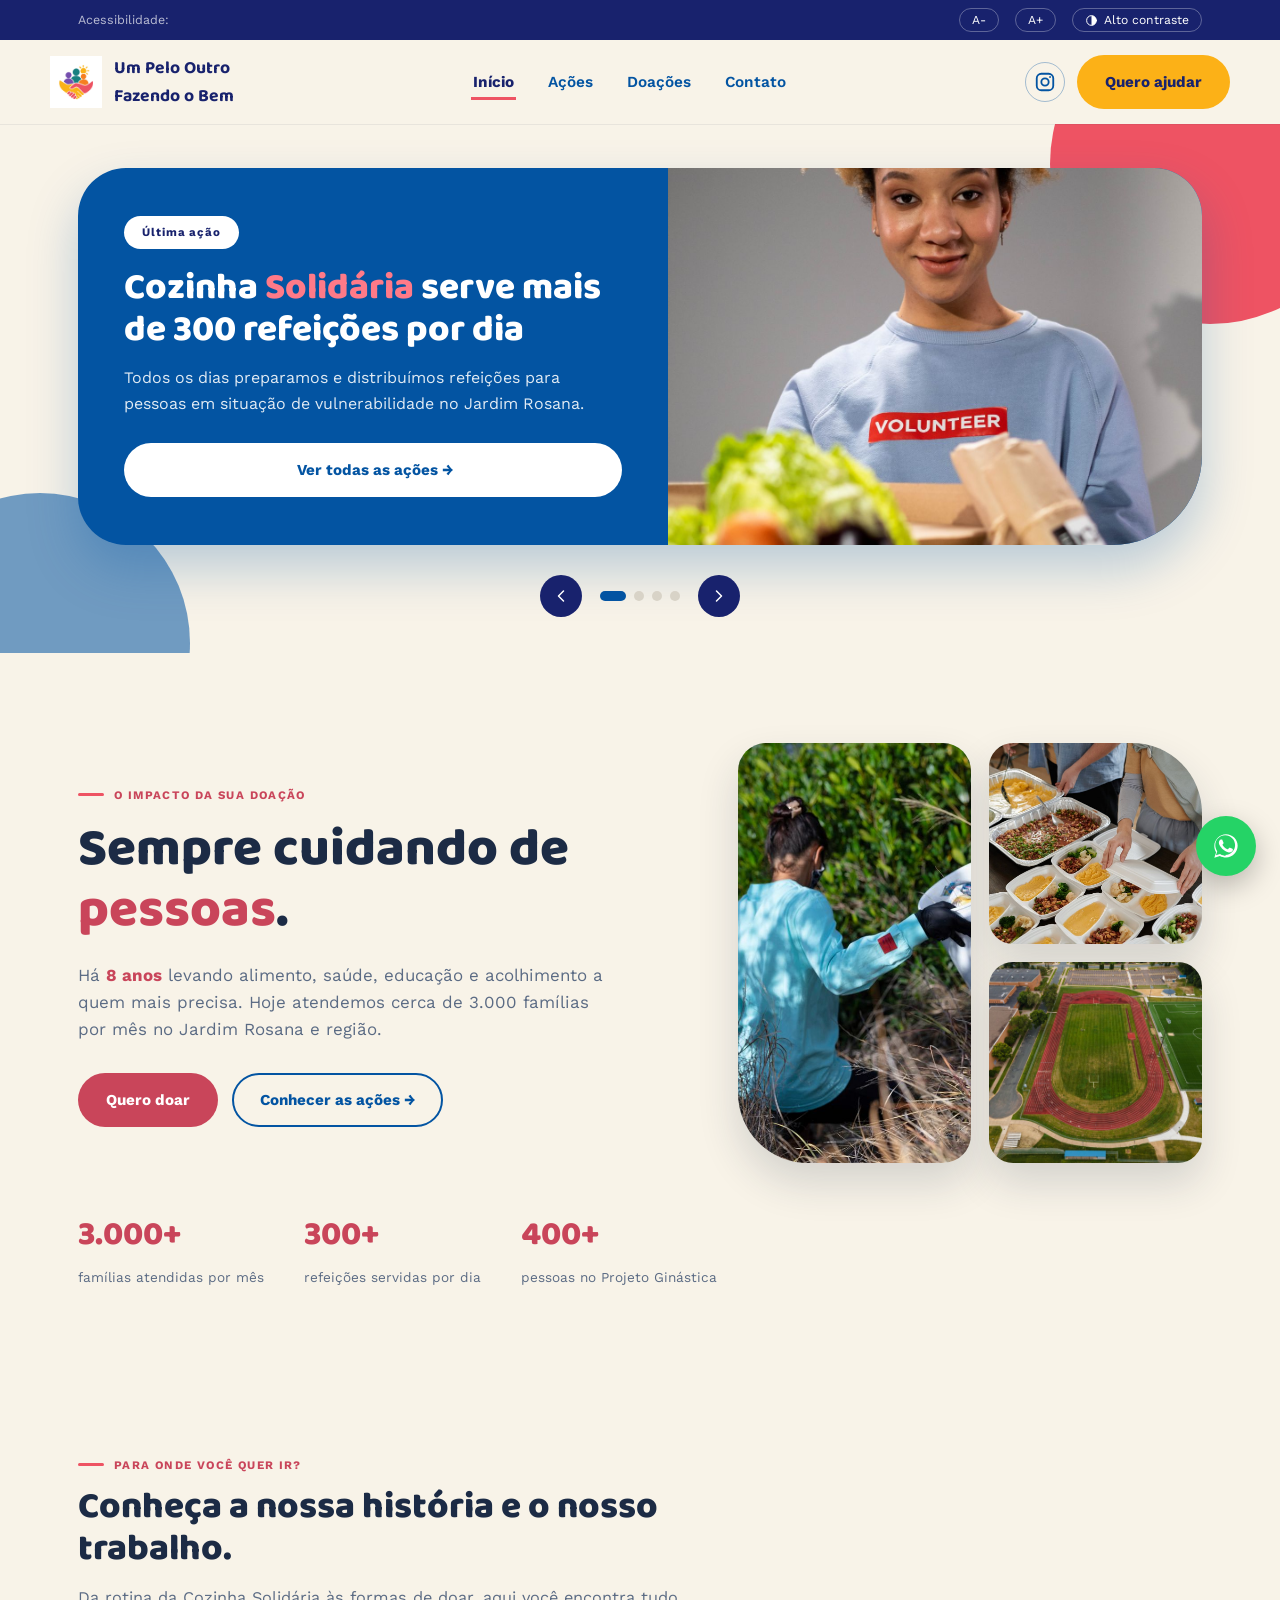
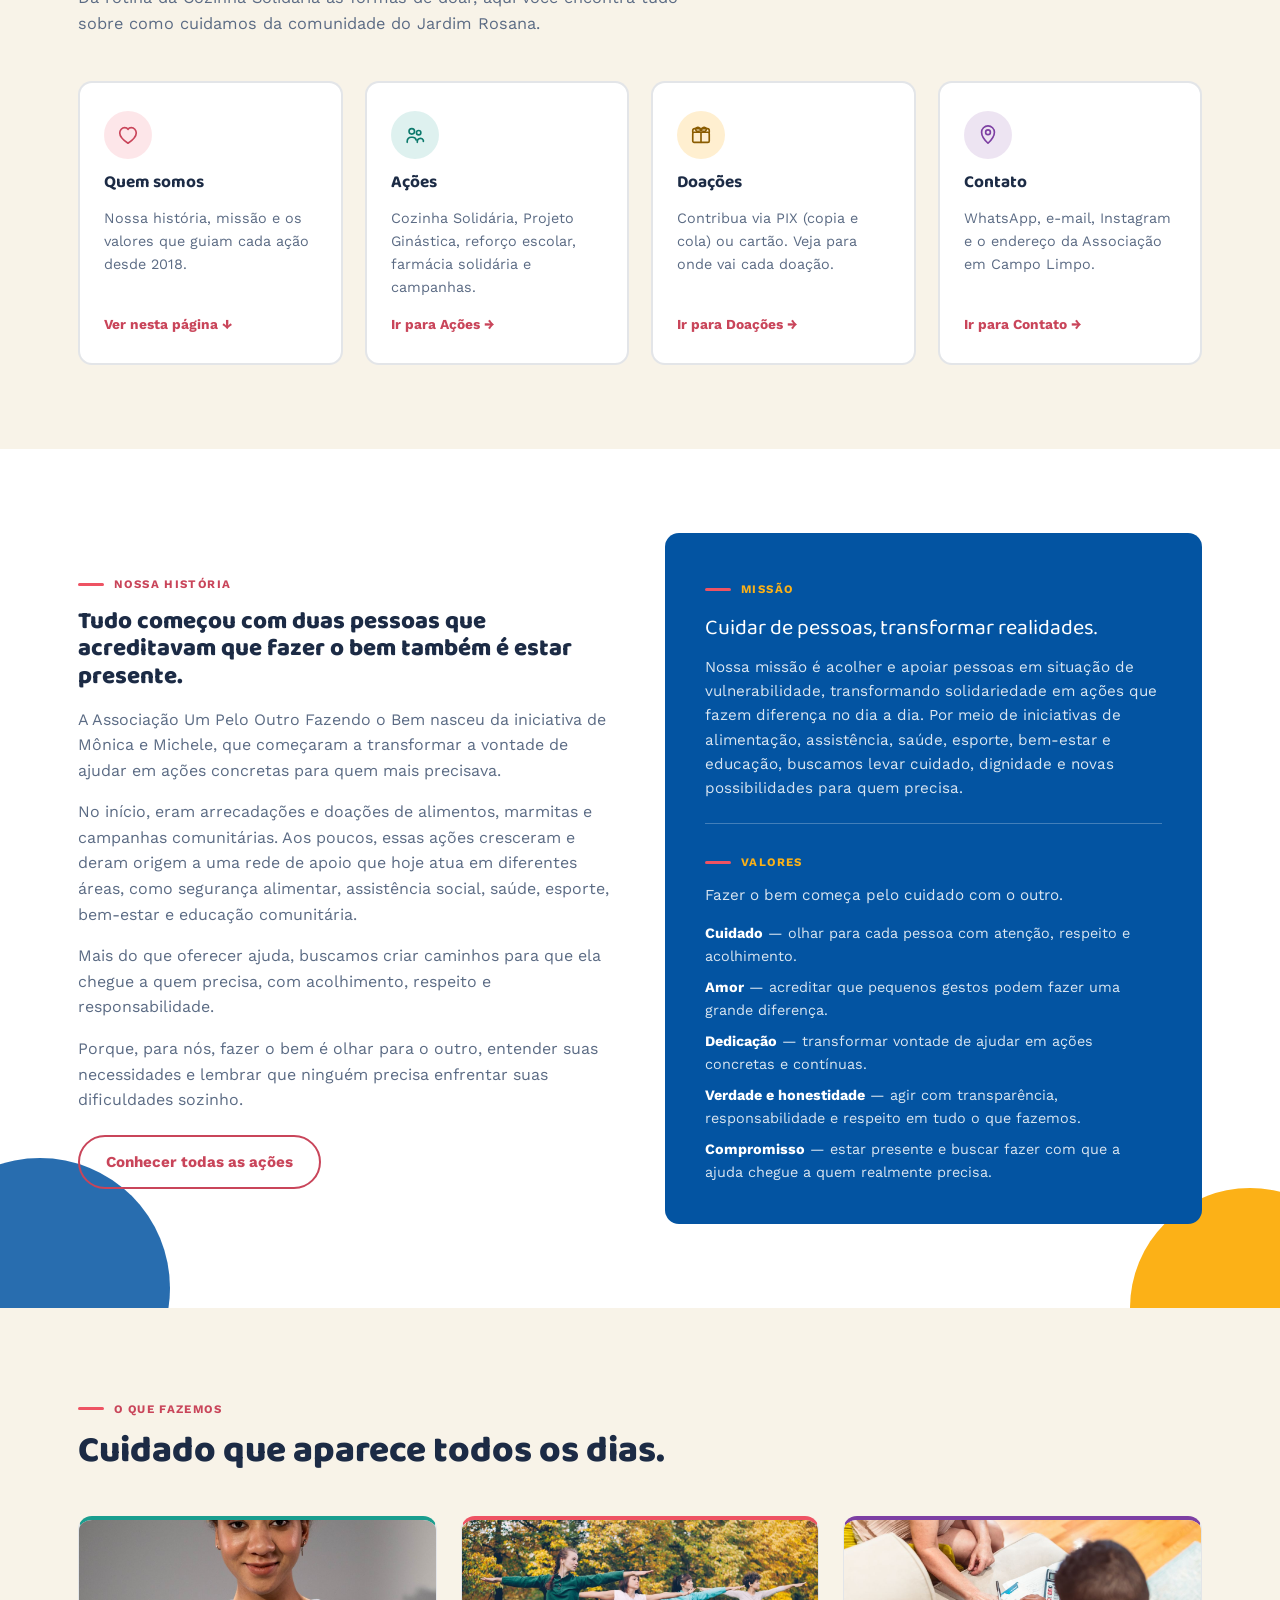
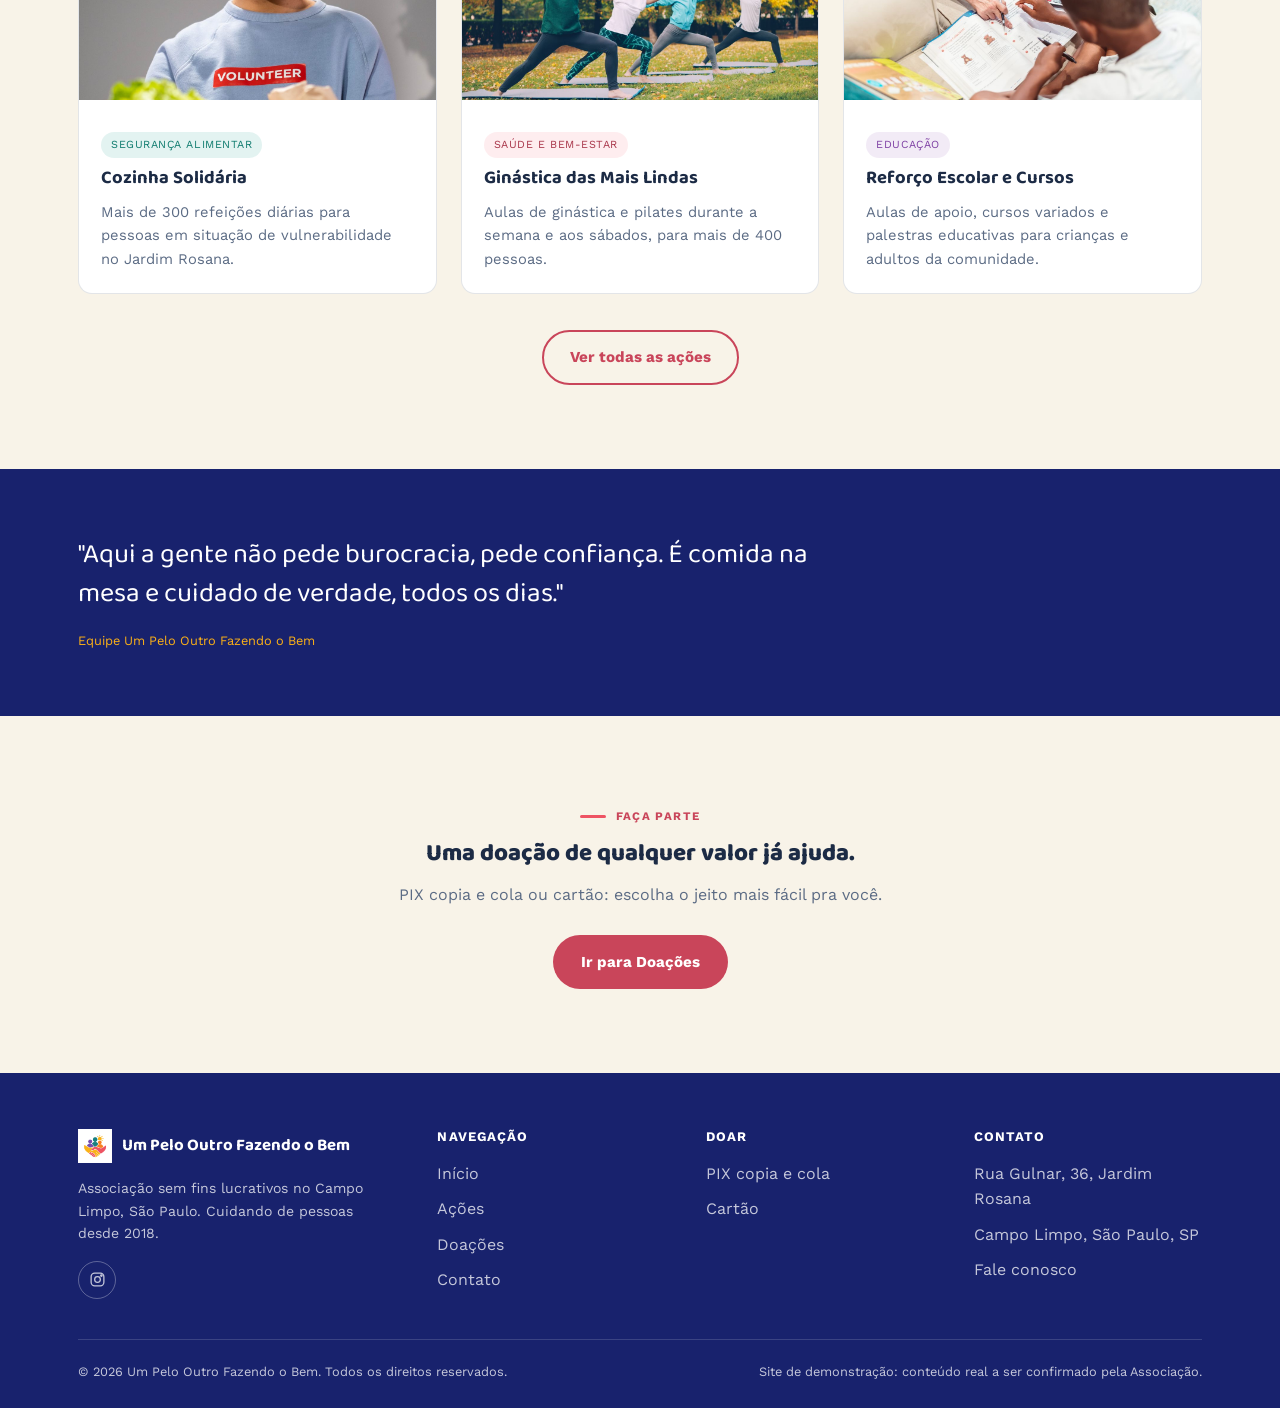
==== index.html @ 8c5c22fb "Adiciona fotos reais (banco de imagens Pexels, uso livre) no carrossel e nos cards; reestrutura a se" ====
<!DOCTYPE html>
<html lang="pt-BR">
<head>
<meta charset="UTF-8">
<meta name="viewport" content="width=device-width, initial-scale=1.0">
<title>Um Pelo Outro Fazendo o Bem · Associação em Campo Limpo, São Paulo</title>
<meta name="description" content="Associação Um Pelo Outro Fazendo o Bem: 8 anos cuidando de pessoas em situação de vulnerabilidade no Campo Limpo, São Paulo. Cozinha Solidária, Projeto Ginástica, reforço escolar e mais.">
<link rel="icon" href="assets/img/logo.png">
<link rel="preconnect" href="https://fonts.googleapis.com">
<link href="https://fonts.googleapis.com/css2?family=Baloo+2:wght@500;600;700;800&family=Work+Sans:wght@400;500;600;700&display=swap" rel="stylesheet">
<link rel="stylesheet" href="assets/css/style.css">
</head>
<body>

<a href="#conteudo" class="skip-link">Pular para o conteúdo</a>

<!-- ===== TELA DE CARREGAMENTO ===== -->
<div id="loader" aria-hidden="true">
  <div class="loader-mark">
    <div class="loader-ring"></div>
    <img src="assets/img/logo.png" alt="">
  </div>
  <p class="loader-text">Um Pelo Outro <strong>Fazendo o Bem</strong></p>
</div>

<!-- ===== BARRA DE ACESSIBILIDADE ===== -->
<div class="a11y-bar">
  <div class="container">
    <span style="margin-right:auto; opacity:.7;">Acessibilidade:</span>
    <button id="a11y-font-dec" aria-label="Diminuir tamanho da fonte">A-</button>
    <button id="a11y-font-inc" aria-label="Aumentar tamanho da fonte">A+</button>
    <button id="a11y-contrast" aria-label="Alternar alto contraste"><svg class="icon" viewBox="0 0 24 24" aria-hidden="true"><circle cx="12" cy="12" r="9"/><path d="M12 3a9 9 0 0 1 0 18Z" fill="currentColor" stroke="none"/></svg> Alto contraste</button>
  </div>
</div>

<!-- ===== HEADER ===== -->
<header class="site-header">
  <nav class="nav container" aria-label="Navegação principal">
    <a href="index.html" class="brand">
      <img src="assets/img/logo.png" alt="Logotipo Um Pelo Outro Fazendo o Bem">
      Um Pelo Outro<br>Fazendo o Bem
    </a>
    <ul class="nav-links">
      <li><a href="index.html" class="active" aria-current="page">Início</a></li>
      <li><a href="acoes.html">Ações</a></li>
      <li><a href="doacoes.html">Doações</a></li>
      <li><a href="contato.html">Contato</a></li>
    </ul>
    <div class="nav-actions">
      <a href="https://www.instagram.com/um_pelo_outro_fazendo_o_bem/" target="_blank" rel="noopener" class="btn-icon-instagram" aria-label="Instagram da Associação (nova aba)">
        <svg viewBox="0 0 24 24" fill="none" stroke="currentColor" stroke-width="2" width="22" height="22" aria-hidden="true"><rect x="3" y="3" width="18" height="18" rx="5"/><circle cx="12" cy="12" r="4"/><circle cx="17.5" cy="6.5" r="1" fill="currentColor" stroke="none"/></svg>
      </a>
      <a href="doacoes.html" class="btn btn-primary">Quero ajudar</a>
      <button class="nav-toggle" aria-label="Abrir menu" aria-expanded="false">
        <svg class="icon icon-menu-open" viewBox="0 0 24 24" aria-hidden="true"><path d="M4 7h16M4 12h16M4 17h16"/></svg>
        <svg class="icon icon-menu-close" viewBox="0 0 24 24" aria-hidden="true" style="display:none;"><path d="M5 5l14 14M19 5 5 19"/></svg>
      </button>
    </div>
  </nav>
</header>

<main id="conteudo">

<!-- ===== DESTAQUE DE ÚLTIMAS AÇÕES (carrossel) ===== -->
<section class="spotlight" aria-label="Últimas ações em destaque">
  <div class="container">
    <div class="spotlight-track" id="spotlight-track">

      <article class="spotlight-slide is-active" aria-hidden="false" role="group" aria-roledescription="slide" aria-label="Ação 1 de 4">
        <div class="spotlight-body">
          <span class="eyebrow">Última ação</span>
          <h2>Cozinha <span class="accent">Solidária</span> serve mais de 300 refeições por dia</h2>
          <p>Todos os dias preparamos e distribuímos refeições para pessoas em situação de vulnerabilidade no Jardim Rosana.</p>
          <a href="acoes.html" class="btn btn-primary">Ver todas as ações →</a>
        </div>
        <div class="spotlight-media">
          <img src="assets/img/fotos/cozinha-solidaria.jpg" alt="Voluntária da Cozinha Solidária com uma caixa de alimentos">
        </div>
      </article>

      <article class="spotlight-slide" aria-hidden="true" role="group" aria-roledescription="slide" aria-label="Ação 2 de 4">
        <div class="spotlight-body">
          <span class="eyebrow">Última ação</span>
          <h2>Ginástica das <span class="accent">Mais Lindas</span> segue com turmas cheias</h2>
          <p>Aulas de ginástica e pilates durante a semana e aos sábados reúnem mais de 400 pessoas.</p>
          <a href="acoes.html" class="btn btn-primary">Ver todas as ações →</a>
        </div>
        <div class="spotlight-media">
          <img src="assets/img/fotos/ginastica.jpg" alt="Turma do Projeto Ginástica das Mais Lindas em exercício ao ar livre">
        </div>
      </article>

      <article class="spotlight-slide" aria-hidden="true" role="group" aria-roledescription="slide" aria-label="Ação 3 de 4">
        <div class="spotlight-body">
          <span class="eyebrow">Última ação</span>
          <h2>Reforço <span class="accent">escolar</span> apoia crianças e jovens da comunidade</h2>
          <p>Aulas de apoio e cursos gratuitos ajudam estudantes a irem além na escola e na vida.</p>
          <a href="acoes.html" class="btn btn-primary">Ver todas as ações →</a>
        </div>
        <div class="spotlight-media">
          <img src="assets/img/fotos/reforco-escolar.jpg" alt="Aula de reforço escolar com apoio individual">
        </div>
      </article>

      <article class="spotlight-slide" aria-hidden="true" role="group" aria-roledescription="slide" aria-label="Ação 4 de 4">
        <div class="spotlight-body">
          <span class="eyebrow">Última ação</span>
          <h2>Farmácia <span class="accent">Solidária</span> amplia o acesso à saúde</h2>
          <p>Distribuição de medicamentos para famílias em situação de vulnerabilidade da região.</p>
          <a href="acoes.html" class="btn btn-primary">Ver todas as ações →</a>
        </div>
        <div class="spotlight-media">
          <img src="assets/img/fotos/farmacia-solidaria.jpg" alt="Voluntários organizando medicamentos para doação">
        </div>
      </article>

    </div>

    <div class="spotlight-controls">
      <button type="button" class="spotlight-arrow" id="spotlight-prev" aria-label="Ação anterior">
        <svg class="icon" viewBox="0 0 24 24" aria-hidden="true"><path d="M15 6l-6 6 6 6"/></svg>
      </button>
      <div class="spotlight-dots" id="spotlight-dots" role="tablist" aria-label="Selecionar ação em destaque">
        <button type="button" class="spotlight-dot is-active" data-index="0" role="tab" aria-selected="true" aria-label="Ação 1"></button>
        <button type="button" class="spotlight-dot" data-index="1" role="tab" aria-selected="false" aria-label="Ação 2"></button>
        <button type="button" class="spotlight-dot" data-index="2" role="tab" aria-selected="false" aria-label="Ação 3"></button>
        <button type="button" class="spotlight-dot" data-index="3" role="tab" aria-selected="false" aria-label="Ação 4"></button>
      </div>
      <button type="button" class="spotlight-arrow" id="spotlight-next" aria-label="Próxima ação">
        <svg class="icon" viewBox="0 0 24 24" aria-hidden="true"><path d="M9 6l6 6-6 6"/></svg>
      </button>
    </div>
  </div>
</section>

<!-- ===== HERO / IMPACTO ===== -->
<section class="hero">
  <div class="container hero-grid">
    <div>
      <span class="eyebrow">O impacto da sua doação</span>
      <h1>Sempre cuidando de <em>pessoas</em>.</h1>
      <p class="lead">Há <span class="highlight">8 anos</span> levando alimento, saúde, educação e acolhimento a quem mais precisa. Hoje atendemos cerca de 3.000 famílias por mês no Jardim Rosana e região.</p>
      <div class="hero-cta">
        <a href="doacoes.html" class="btn btn-primary">Quero doar</a>
        <a href="acoes.html" class="btn btn-outline-light">Conhecer as ações →</a>
      </div>
    </div>
    <div class="hero-photos reveal">
      <div class="hero-photo hero-photo-main"><img src="assets/img/fotos/impacto-1.jpg" alt="Voluntária durante ação de cuidado ambiental ao ar livre"></div>
      <div class="hero-photo-stack">
        <div class="hero-photo"><img src="assets/img/fotos/impacto-2.jpg" alt="Preparação de refeições para doação"></div>
        <div class="hero-photo"><img src="assets/img/fotos/impacto-3.jpg" alt="Vista aérea de um espaço comunitário"></div>
      </div>
    </div>
  </div>
  <div class="container hero-stats">
    <div class="hero-stat reveal"><span class="num">3.000+</span><span class="label">famílias atendidas por mês</span></div>
    <div class="hero-stat reveal"><span class="num">300+</span><span class="label">refeições servidas por dia</span></div>
    <div class="hero-stat reveal"><span class="num">400+</span><span class="label">pessoas no Projeto Ginástica</span></div>
  </div>
</section>

<!-- ===== MAPA DE NAVEGAÇÃO (HUB / NÓS) ===== -->
<section>
  <div class="container">
    <div class="section-head reveal">
      <span class="eyebrow">Para onde você quer ir?</span>
      <h2>Conheça a nossa história e o nosso trabalho.</h2>
      <p>Da rotina da Cozinha Solidária às formas de doar, aqui você encontra tudo sobre como cuidamos da comunidade do Jardim Rosana.</p>
    </div>

    <div class="node-map">
      <a href="#quem-somos" class="node-card reveal">
        <div class="node-icon icon-coral" aria-hidden="true"><svg class="icon" viewBox="0 0 24 24"><path d="M12 21c-4.2-2.8-9-6.6-9-11.2C3 6.6 5.4 4 8.4 4c1.6 0 3 .8 3.6 2 .6-1.2 2-2 3.6-2 3 0 5.4 2.6 5.4 5.8 0 4.6-4.8 8.4-9 11.2Z"/></svg></div>
        <h3>Quem somos</h3>
        <p>Nossa história, missão e os valores que guiam cada ação desde 2018.</p>
        <span class="node-link">Ver nesta página ↓</span>
      </a>
      <a href="acoes.html" class="node-card reveal">
        <div class="node-icon icon-teal" aria-hidden="true"><svg class="icon" viewBox="0 0 24 24"><circle cx="8.5" cy="8" r="3"/><circle cx="16" cy="9.5" r="2.4"/><path d="M3.5 20v-1.2A4.3 4.3 0 0 1 7.8 14.5h1.4a4.3 4.3 0 0 1 4.1 3"/><path d="M14.5 20v-.9a3.4 3.4 0 0 1 2.6-3.3c1.6-.4 3.4.5 4 2v1.2"/></svg></div>
        <h3>Ações</h3>
        <p>Cozinha Solidária, Projeto Ginástica, reforço escolar, farmácia solidária e campanhas.</p>
        <span class="node-link">Ir para Ações →</span>
      </a>
      <a href="doacoes.html" class="node-card reveal">
        <div class="node-icon icon-gold" aria-hidden="true"><svg class="icon" viewBox="0 0 24 24"><rect x="3" y="9" width="18" height="11" rx="1.5"/><path d="M3 9V7a2 2 0 0 1 2-2h14a2 2 0 0 1 2 2v2"/><path d="M12 9v11"/><path d="M12 7c-1-2.5-2.8-3.8-4.5-3.2C6 4.2 5.6 6 7 7.4c1 .9 3 .8 5-.4Z"/><path d="M12 7c1-2.5 2.8-3.8 4.5-3.2C18 4.2 18.4 6 17 7.4c-1 .9-3 .8-5-.4Z"/></svg></div>
        <h3>Doações</h3>
        <p>Contribua via PIX (copia e cola) ou cartão. Veja para onde vai cada doação.</p>
        <span class="node-link">Ir para Doações →</span>
      </a>
      <a href="contato.html" class="node-card reveal">
        <div class="node-icon icon-purple" aria-hidden="true"><svg class="icon" viewBox="0 0 24 24"><path d="M12 21s7-6.5 7-12a7 7 0 0 0-14 0c0 5.5 7 12 7 12Z"/><circle cx="12" cy="9" r="2.6"/></svg></div>
        <h3>Contato</h3>
        <p>WhatsApp, e-mail, Instagram e o endereço da Associação em Campo Limpo.</p>
        <span class="node-link">Ir para Contato →</span>
      </a>
    </div>
  </div>
</section>

<!-- ===== QUEM SOMOS (resumo, com âncora própria) ===== -->
<section id="quem-somos" class="section-alt">
  <div class="container" style="display:grid; grid-template-columns:1fr 1fr; gap:50px; align-items:center;">
    <div class="reveal">
      <span class="eyebrow">Nossa história</span>
      <h2 style="margin-top:14px;">Tudo começou com duas pessoas que acreditavam que fazer o bem também é estar presente.</h2>
      <p style="color:var(--ink-soft); margin-top:16px;">A Associação Um Pelo Outro Fazendo o Bem nasceu da iniciativa de Mônica e Michele, que começaram a transformar a vontade de ajudar em ações concretas para quem mais precisava.</p>
      <p style="color:var(--ink-soft); margin-top:16px;">No início, eram arrecadações e doações de alimentos, marmitas e campanhas comunitárias. Aos poucos, essas ações cresceram e deram origem a uma rede de apoio que hoje atua em diferentes áreas, como segurança alimentar, assistência social, saúde, esporte, bem-estar e educação comunitária.</p>
      <p style="color:var(--ink-soft); margin-top:16px;">Mais do que oferecer ajuda, buscamos criar caminhos para que ela chegue a quem precisa, com acolhimento, respeito e responsabilidade.</p>
      <p style="color:var(--ink-soft); margin-top:16px;">Porque, para nós, fazer o bem é olhar para o outro, entender suas necessidades e lembrar que ninguém precisa enfrentar suas dificuldades sozinho.</p>
      <a href="acoes.html" class="btn btn-outline" style="margin-top:22px;">Conhecer todas as ações</a>
    </div>
    <div class="reveal" style="background:var(--baltic); border-radius:var(--radius); padding:40px; color:#fff;">
      <span class="eyebrow" style="color:var(--gold);">Missão</span>
      <p style="font-family:var(--font-display); font-size:1.35rem; margin-top:14px; line-height:1.4;">Cuidar de pessoas, transformar realidades.</p>
      <p style="margin-top:12px; color:rgba(255,255,255,0.85); font-size:0.95rem;">Nossa missão é acolher e apoiar pessoas em situação de vulnerabilidade, transformando solidariedade em ações que fazem diferença no dia a dia. Por meio de iniciativas de alimentação, assistência, saúde, esporte, bem-estar e educação, buscamos levar cuidado, dignidade e novas possibilidades para quem precisa.</p>
      <hr style="border:none; border-top:1px solid rgba(255,255,255,0.25); margin:22px 0;">
      <span class="eyebrow" style="color:var(--gold);">Valores</span>
      <p style="margin-top:12px; color:rgba(255,255,255,0.85); font-size:0.95rem;">Fazer o bem começa pelo cuidado com o outro.</p>
      <ul style="margin-top:14px; color:rgba(255,255,255,0.85); font-size:0.9rem; display:flex; flex-direction:column; gap:8px;">
        <li><strong style="color:#fff;">Cuidado</strong> — olhar para cada pessoa com atenção, respeito e acolhimento.</li>
        <li><strong style="color:#fff;">Amor</strong> — acreditar que pequenos gestos podem fazer uma grande diferença.</li>
        <li><strong style="color:#fff;">Dedicação</strong> — transformar vontade de ajudar em ações concretas e contínuas.</li>
        <li><strong style="color:#fff;">Verdade e honestidade</strong> — agir com transparência, responsabilidade e respeito em tudo o que fazemos.</li>
        <li><strong style="color:#fff;">Compromisso</strong> — estar presente e buscar fazer com que a ajuda chegue a quem realmente precisa.</li>
      </ul>
    </div>
  </div>
</section>

<!-- ===== PRÉVIA DAS AÇÕES ===== -->
<section>
  <div class="container">
    <div class="section-head reveal">
      <span class="eyebrow">O que fazemos</span>
      <h2>Cuidado que aparece todos os dias.</h2>
    </div>
    <div class="project-grid">
      <div class="project-card reveal">
        <div class="project-media"><img src="assets/img/fotos/cozinha-solidaria.jpg" alt="Voluntária da Cozinha Solidária com uma caixa de alimentos"></div>
        <div class="project-body">
          <span class="project-tag tag-teal">Segurança alimentar</span>
          <h3>Cozinha Solidária</h3>
          <p>Mais de 300 refeições diárias para pessoas em situação de vulnerabilidade no Jardim Rosana.</p>
        </div>
      </div>
      <div class="project-card reveal">
        <div class="project-media"><img src="assets/img/fotos/ginastica.jpg" alt="Turma do Projeto Ginástica das Mais Lindas em exercício ao ar livre"></div>
        <div class="project-body">
          <span class="project-tag tag-coral">Saúde e bem-estar</span>
          <h3>Ginástica das Mais Lindas</h3>
          <p>Aulas de ginástica e pilates durante a semana e aos sábados, para mais de 400 pessoas.</p>
        </div>
      </div>
      <div class="project-card reveal">
        <div class="project-media"><img src="assets/img/fotos/reforco-escolar.jpg" alt="Aula de reforço escolar com apoio individual"></div>
        <div class="project-body">
          <span class="project-tag tag-purple">Educação</span>
          <h3>Reforço Escolar e Cursos</h3>
          <p>Aulas de apoio, cursos variados e palestras educativas para crianças e adultos da comunidade.</p>
        </div>
      </div>
    </div>
    <div style="text-align:center; margin-top:36px;">
      <a href="acoes.html" class="btn btn-outline">Ver todas as ações</a>
    </div>
  </div>
</section>

<!-- ===== CITAÇÃO ===== -->
<section class="quote-band">
  <div class="container">
    <blockquote class="reveal">
      "Aqui a gente não pede burocracia, pede confiança. É comida na mesa e cuidado de verdade, todos os dias."
      <cite>Equipe Um Pelo Outro Fazendo o Bem</cite>
    </blockquote>
  </div>
</section>

<!-- ===== CTA FINAL ===== -->
<section style="text-align:center;">
  <div class="container" style="max-width:640px;">
    <span class="eyebrow" style="justify-content:center">Faça parte</span>
    <h2 class="reveal" style="margin-top:14px;">Uma doação de qualquer valor já ajuda.</h2>
    <p style="color:var(--ink-soft); margin-top:14px;">PIX copia e cola ou cartão: escolha o jeito mais fácil pra você.</p>
    <div style="margin-top:28px;">
      <a href="doacoes.html" class="btn btn-primary">Ir para Doações</a>
    </div>
  </div>
</section>

</main>

<!-- ===== FOOTER ===== -->
<footer class="site-footer">
  <div class="container">
    <div class="footer-grid">
      <div>
        <div class="footer-brand"><img src="assets/img/logo.png" alt="">Um Pelo Outro Fazendo o Bem</div>
        <p style="max-width:34ch; font-size:0.88rem;">Associação sem fins lucrativos no Campo Limpo, São Paulo. Cuidando de pessoas desde 2018.</p>
        <div class="footer-social">
          <a href="https://www.instagram.com/um_pelo_outro_fazendo_o_bem/" target="_blank" rel="noopener" aria-label="Instagram"><svg class="icon" viewBox="0 0 24 24"><rect x="3" y="3" width="18" height="18" rx="5"/><circle cx="12" cy="12" r="4"/><circle cx="17.5" cy="6.5" r="1"/></svg></a>
        </div>
      </div>
      <div><h4>Navegação</h4><ul><li><a href="index.html">Início</a></li><li><a href="acoes.html">Ações</a></li><li><a href="doacoes.html">Doações</a></li><li><a href="contato.html">Contato</a></li></ul></div>
      <div><h4>Doar</h4><ul><li><a href="doacoes.html">PIX copia e cola</a></li><li><a href="doacoes.html">Cartão</a></li></ul></div>
      <div><h4>Contato</h4><ul><li>Rua Gulnar, 36, Jardim Rosana</li><li>Campo Limpo, São Paulo, SP</li><li><a href="contato.html">Fale conosco</a></li></ul></div>
    </div>
    <div class="footer-bottom">
      <span>© 2026 Um Pelo Outro Fazendo o Bem. Todos os direitos reservados.</span>
      <span>Site de demonstração: conteúdo real a ser confirmado pela Associação.</span>
    </div>
  </div>
</footer>

<!-- ===== BOTÃO FLUTUANTE DE WHATSAPP ===== -->
<a class="whatsapp-float" href="https://wa.me/5511999999999?text=Ol%C3%A1!%20Vim%20pelo%20site%20e%20gostaria%20de%20saber%20mais." target="_blank" rel="noopener" aria-label="Falar no WhatsApp (abre nova aba)">
  <svg viewBox="0 0 24 24" fill="currentColor" aria-hidden="true"><path d="M17.5 14.4c-.3-.1-1.7-.8-2-.9-.3-.1-.5-.1-.7.1-.2.3-.8.9-1 1.1-.2.2-.3.2-.6.1-.3-.1-1.3-.5-2.4-1.5-.9-.8-1.5-1.8-1.7-2.1-.2-.3 0-.5.1-.6.1-.1.3-.3.4-.5.1-.1.2-.3.3-.4.1-.2 0-.3 0-.5 0-.1-.7-1.6-.9-2.2-.2-.5-.5-.5-.7-.5h-.6c-.2 0-.5.1-.8.4-.3.3-1 1-1 2.4s1 2.8 1.2 3c.1.2 2.1 3.2 5 4.4.7.3 1.3.5 1.7.6.7.2 1.4.2 1.9.1.6-.1 1.7-.7 2-1.4.2-.6.2-1.2.2-1.3-.1-.1-.3-.2-.5-.3z"/><path d="M12 2C6.5 2 2 6.5 2 12c0 1.9.5 3.7 1.5 5.3L2 22l4.8-1.5c1.5.8 3.3 1.3 5.2 1.3 5.5 0 10-4.5 10-10S17.5 2 12 2zm0 18.3c-1.7 0-3.4-.5-4.8-1.3l-.3-.2-3.5 1.1 1.1-3.4-.2-.3c-1-1.5-1.5-3.2-1.5-5 0-4.7 3.8-8.5 8.5-8.5s8.5 3.8 8.5 8.5-3.8 8.6-8.5 8.6z"/></svg>
</a>

<script src="assets/js/main.js"></script>
</body>
</html>
---- assets/css/style.css ----
/* =========================================================
   UM PELO OUTRO FAZENDO O BEM — sistema de design v3
   Baseado no mockup "Início" (Canva): header creme, cartão
   azul royal com cantos bem arredondados no carrossel,
   botão de destaque dourado, CTA coral, formas orgânicas
   decorativas (blobs) nos cantos das seções.
   ========================================================= */

:root {
  /* --- paleta principal (extraída do mockup) --- */
  --cream: #f8f3e8;
  --cream-deep: #f1e9d8;
  --coral: #ee5363;
  --coral-action: #c9455a;   /* fundo de botão com texto branco — AA */
  --coral-dark: #a83549;
  --coral-light: #ff7a88;
  --navy: #0354a2;           /* azul royal vibrante do cartão/menu */
  --navy-deep: #18226d;      /* azul-tinta mais escuro — rodapé, setas do carrossel */
  --gold: #fcb117;
  --gold-dark: #d99600;
  --teal: #1a9e8f;
  --teal-deep: #0d7a6d;
  --purple: #7d3fa3;
  --orange: #f07a2e;

  /* --- neutros --- */
  --white: #ffffff;
  --black: #14110c;
  --ink: #1c2b45;
  --ink-soft: #5b6b84;
  --surface: var(--cream);
  --surface-alt: #ffffff;
  --border: rgba(28,43,69,0.12);
  --danger: #b3261e;
  --success-bg: #e7f2ea;
  --success-border: #2f8f52;

  /* --- aliases para compatibilidade com estilos inline existentes --- */
  --baltic: var(--navy);
  --baltic-light: var(--coral-light);
  --baltic-dark: var(--navy-deep);
  --porcelain: var(--surface);

  /* --- tipografia --- */
  --font-display: "Baloo 2", "Nunito", "Segoe UI", sans-serif;
  --font-body: "Work Sans", "Segoe UI", sans-serif;

  /* --- layout --- */
  --max-width: 1180px;
  --radius: 14px;
  --radius-sm: 8px;
  --radius-lg: 40px;
  --font-scale: 1;
}

/* ---------- reset ---------- */
* { box-sizing: border-box; margin: 0; padding: 0; }
html { scroll-behavior: smooth; font-size: calc(100% * var(--font-scale)); }
body { font-family: var(--font-body); color: var(--ink); background: var(--cream); line-height: 1.6; -webkit-font-smoothing: antialiased; }
img { max-width: 100%; display: block; }
a { color: inherit; text-decoration: none; }
ul { list-style: none; }
button { font-family: inherit; cursor: pointer; }
h1, h2 { font-family: var(--font-display); font-weight: 800; line-height: 1.15; color: var(--ink); }
h3, h4 { font-family: var(--font-display); font-weight: 700; line-height: 1.15; color: var(--ink); }
.container { max-width: var(--max-width); margin: 0 auto; padding: 0 28px; position: relative; z-index: 1; }

/* --- eyebrow --- */
.eyebrow {
  font-family: var(--font-body);
  font-size: 0.72rem;
  font-weight: 700;
  letter-spacing: 0.12em;
  text-transform: uppercase;
  color: var(--coral-action);
  display: inline-flex;
  align-items: center;
  gap: 10px;
}
.eyebrow::before { content: ""; width: 26px; height: 3px; border-radius: 2px; background: var(--coral); display: inline-block; }
.hero .eyebrow,
.spotlight-body .eyebrow,
.quote-band .eyebrow,
.section-dark .eyebrow,
.page-hero .eyebrow { color: var(--gold); }
.hero .eyebrow::before,
.quote-band .eyebrow::before,
.section-dark .eyebrow::before,
.page-hero .eyebrow::before { background: var(--gold); }

/* --- acessibilidade --- */
.skip-link { position: absolute; left: -999px; top: 0; background: var(--navy-deep); color: var(--white); padding: 12px 20px; z-index: 999; border-radius: 0 0 8px 0; font-weight: 600; }
.skip-link:focus { left: 0; }
a:focus-visible, button:focus-visible, input:focus-visible,
textarea:focus-visible, select:focus-visible, summary:focus-visible, [tabindex]:focus-visible {
  outline: 3px solid var(--gold); outline-offset: 2px;
}

/* --- ícones --- */
.icon { width: 20px; height: 20px; flex-shrink: 0; fill: none; stroke: currentColor; stroke-width: 1.8; stroke-linecap: round; stroke-linejoin: round; }
.node-icon .icon { width: 22px; height: 22px; }
.fill-badge .icon, .demo-badge .icon { width: 14px; height: 14px; }
.a11y-bar button .icon { width: 13px; height: 13px; }
.nav-toggle .icon { width: 22px; height: 22px; }
.pix-copy-btn .icon { width: 15px; height: 15px; }
.footer-social .icon { width: 17px; height: 17px; }
.spotlight-arrow .icon { width: 20px; height: 20px; }
.donation-list .icon { width: 17px; height: 17px; color: var(--gold); }
.donation-list li { display: flex; align-items: center; gap: 10px; }

/* --- botões --- */
.btn {
  display: inline-flex; align-items: center; justify-content: center; gap: 8px;
  padding: 13px 26px; border-radius: 999px; font-weight: 700; font-size: 0.95rem;
  font-family: var(--font-body);
  border: 2px solid transparent;
  transition: transform 0.15s ease, box-shadow 0.15s ease, background 0.15s ease;
}
.btn:active { transform: translateY(1px); }

/* botão primário global — coral */
.btn-primary { background: var(--coral-action); color: var(--white); }
.btn-primary:hover { background: var(--coral-dark); box-shadow: 0 8px 20px rgba(201,69,90,0.35); }

/* botão primário dentro do header — dourado com texto escuro, como no mockup */
.site-header .btn-primary,
.nav .btn-primary {
  background: var(--gold);
  color: var(--navy-deep);
  box-shadow: none;
}
.site-header .btn-primary:hover,
.nav .btn-primary:hover {
  background: var(--gold-dark);
  box-shadow: 0 4px 16px rgba(252,177,23,0.45);
}

.btn-dark { background: var(--navy-deep); color: var(--white); }
.btn-dark:hover { background: var(--navy); }

.btn-outline { background: transparent; border-color: var(--coral-action); color: var(--coral-action); }
.btn-outline:hover { background: var(--coral-action); color: var(--white); }

.btn-outline-light { background: transparent; border-color: rgba(255,255,255,0.6); color: var(--white); }
.btn-outline-light:hover { border-color: var(--white); background: rgba(255,255,255,0.15); }

.btn-block { width: 100%; }

/* botão branco (usado no cartão do carrossel, estilo "Saiba mais") */
.btn-white { background: var(--white); color: var(--navy); }
.btn-white:hover { background: var(--cream); box-shadow: 0 8px 18px rgba(0,0,0,0.18); }

/* botão ícone do Instagram no header */
.btn-icon-instagram {
  display: flex; align-items: center; justify-content: center;
  width: 40px; height: 40px; border-radius: 50%;
  border: 1.5px solid rgba(3,84,162,0.35);
  color: var(--navy);
  transition: background 0.15s, border-color 0.15s, color 0.15s;
  flex-shrink: 0;
}
.btn-icon-instagram:hover { background: rgba(3,84,162,0.08); border-color: var(--navy); }
.hero .btn-icon-instagram,
.section-dark .btn-icon-instagram { border-color: rgba(255,255,255,0.6); color: var(--white); }

/* --- loader --- */
#loader {
  position: fixed; inset: 0; z-index: 9999;
  background: var(--navy-deep);
  display: flex; flex-direction: column; align-items: center; justify-content: center; gap: 22px;
  transition: opacity 0.5s ease, visibility 0.5s ease;
}
#loader.hidden { opacity: 0; visibility: hidden; pointer-events: none; }
.loader-mark { width: 92px; height: 92px; border-radius: 50%; display: flex; align-items: center; justify-content: center; background: var(--white); position: relative; overflow: hidden; }
.loader-mark img { width: 56px; height: 56px; object-fit: contain; }
.loader-ring { position: absolute; inset: -10px; border-radius: 50%; border: 3px solid rgba(252,177,23,0.25); border-top-color: var(--gold); animation: spin 0.9s linear infinite; }
@keyframes spin { to { transform: rotate(360deg); } }
.loader-text { font-family: var(--font-body); font-size: 0.78rem; letter-spacing: 0.1em; text-transform: uppercase; color: rgba(255,255,255,0.75); }
.loader-text strong { color: var(--gold); }
@media (prefers-reduced-motion: reduce) { .loader-ring { animation: none; border-top-color: rgba(252,177,23,0.6); } }

/* --- barra de acessibilidade --- */
.a11y-bar { background: var(--navy-deep); color: var(--white); font-size: 0.78rem; }
.a11y-bar .container { display: flex; align-items: center; justify-content: flex-end; gap: 16px; padding-top: 8px; padding-bottom: 8px; }
.a11y-bar button { background: transparent; border: 1px solid rgba(255,255,255,0.3); color: var(--white); border-radius: 999px; padding: 4px 12px; font-size: 0.76rem; display: inline-flex; align-items: center; gap: 6px; }
.a11y-bar button:hover { border-color: var(--gold); color: var(--gold); }

/* --- HEADER (creme, como no mockup) --- */
.site-header {
  position: sticky; top: 0; z-index: 60;
  background: var(--cream);
  box-shadow: 0 1px 0 rgba(28,43,69,0.07);
}
.nav { display: flex; align-items: center; justify-content: space-between; padding: 14px 0; }
.brand { display: flex; align-items: center; gap: 12px; color: var(--navy-deep); font-family: var(--font-display); font-size: 1.1rem; font-weight: 700; }
.brand img { width: 52px; height: 52px; object-fit: contain; }

.nav-links { display: flex; gap: 30px; align-items: center; }
.nav-links a { color: var(--navy); font-size: 0.96rem; font-weight: 600; padding: 6px 2px; border-bottom: 3px solid transparent; transition: color 0.15s, border-color 0.15s; }
.nav-links a:hover { color: var(--navy-deep); border-bottom-color: rgba(238,83,99,0.4); }
.nav-links a.active { color: var(--navy-deep); border-bottom-color: var(--coral); font-weight: 700; }

.nav-actions { display: flex; align-items: center; gap: 12px; }
.nav-toggle { display: none; background: none; border: none; color: var(--navy); font-size: 1.6rem; }

@media (max-width: 900px) {
  .nav-links {
    position: absolute; top: 100%; left: 0; right: 0;
    background: var(--cream);
    border-top: 1px solid var(--border);
    flex-direction: column; align-items: flex-start;
    padding: 20px 28px; gap: 16px; display: none;
  }
  .nav-links.open { display: flex; }
  .nav-toggle { display: block; }
  .nav-actions .btn-outline { display: none; }
}

/* --- SPOTLIGHT (carrossel) — cartão azul royal bem arredondado sobre fundo creme --- */
.spotlight {
  background: var(--cream);
  padding: 44px 0 36px;
  position: relative;
  overflow: hidden;
}
.spotlight::before {
  content: "";
  position: absolute; right: -90px; top: -120px;
  width: 320px; height: 320px; border-radius: 50%;
  background: var(--coral);
  z-index: 0;
}
.spotlight::after {
  content: "";
  position: absolute; left: -110px; bottom: -140px;
  width: 300px; height: 300px; border-radius: 50%;
  background: var(--navy);
  opacity: 0.55;
  z-index: 0;
}
.spotlight-track { position: relative; z-index: 1; }
.spotlight-slide {
  display: none; grid-template-columns: 1.05fr 0.95fr; gap: 0; align-items: stretch;
  background: var(--navy);
  border-radius: 48px 48px 90px 48px;
  overflow: hidden;
  box-shadow: 0 24px 50px rgba(3,84,162,0.25);
}
.spotlight-slide.is-active { display: grid; }

.spotlight-body { padding: 48px 46px; color: var(--white); position: relative; display: flex; flex-direction: column; justify-content: center; }
.spotlight-body .eyebrow {
  display: inline-flex; align-items: center; gap: 8px;
  background: var(--white);
  color: var(--navy-deep);
  padding: 7px 18px; border-radius: 999px;
  font-size: 0.72rem; letter-spacing: 0.08em; text-transform: none;
  font-weight: 700;
  margin-bottom: 18px;
  width: fit-content;
}
.spotlight-body .eyebrow::before { display: none; }

.spotlight-body h2 { color: var(--white); font-size: clamp(1.6rem, 3vw, 2.3rem); margin: 0 0 14px; }
.spotlight-body p { color: rgba(255,255,255,0.88); max-width: 46ch; margin-bottom: 26px; font-size: 1rem; }
.spotlight-body .accent { color: var(--coral-light); }
.spotlight-body .btn-white,
.spotlight-body .btn-primary { background: var(--white); color: var(--navy); padding: 13px 22px 13px 26px; }
.spotlight-body .btn-white:hover,
.spotlight-body .btn-primary:hover { background: var(--cream); color: var(--navy-deep); box-shadow: 0 8px 18px rgba(0,0,0,0.18); }

.spotlight-media {
  position: relative;
  min-height: 280px;
  background: rgba(255,255,255,0.08);
  display: flex; flex-direction: column; align-items: center; justify-content: center; gap: 10px; color: var(--white);
  overflow: hidden;
}
.spotlight-media img { width: 100%; height: 100%; object-fit: cover; object-position: center 22%; position: absolute; inset: 0; }

.spotlight-controls { display: flex; align-items: center; justify-content: center; gap: 18px; margin-top: 30px; position: relative; z-index: 1; }
.spotlight-arrow { width: 42px; height: 42px; border-radius: 50%; border: none; background: var(--navy-deep); color: var(--white); display: flex; align-items: center; justify-content: center; flex-shrink: 0; transition: background 0.15s, transform 0.15s; }
.spotlight-arrow:hover { background: var(--navy); transform: translateY(-1px); }
.spotlight-dots { display: flex; gap: 8px; }
.spotlight-dot { width: 10px; height: 10px; border-radius: 50%; background: #d8d3c7; border: none; padding: 0; transition: width 0.2s ease, background 0.2s ease; }
.spotlight-dot.is-active { background: var(--navy); width: 26px; border-radius: 999px; }

@media (max-width: 860px) {
  .spotlight-slide { grid-template-columns: 1fr; border-radius: 28px; }
  .spotlight-body { padding: 36px 28px; }
  .spotlight-media { min-height: 200px; order: -1; }
  .spotlight { padding: 32px 0 26px; }
}

/* --- HERO / IMPACTO — fundo creme claro, como a 2ª seção do mockup --- */
.hero {
  background: var(--cream);
  color: var(--ink);
  padding: 90px 0 76px;
  position: relative;
  overflow: hidden;
}
.hero-grid { display: grid; grid-template-columns: 1.05fr 0.8fr; gap: 50px; align-items: center; position: relative; }
.hero h1 { color: var(--ink); font-size: clamp(2.2rem, 4.4vw, 3.3rem); margin: 16px 0 20px; }
.hero h1 em { font-style: normal; color: var(--coral-action); }
.hero p.lead { color: var(--ink-soft); font-size: 1.06rem; max-width: 48ch; margin-bottom: 30px; }
.hero .lead .highlight { color: var(--coral-action); font-weight: 700; }
.hero .eyebrow { color: var(--coral-action); }
.hero .eyebrow::before { background: var(--coral); }
.hero-cta { display: flex; gap: 14px; flex-wrap: wrap; }
.hero-cta .btn-outline-light { background: transparent; border-color: var(--navy); color: var(--navy); }
.hero-cta .btn-outline-light:hover { border-color: var(--navy-deep); background: rgba(3,84,162,0.08); color: var(--navy-deep); }
/* colagem de fotos do lado direito da seção de impacto */
.hero-photos { display: grid; grid-template-columns: 1.1fr 1fr; gap: 18px; height: 420px; }
.hero-photo { border-radius: var(--radius-lg); overflow: hidden; box-shadow: 0 20px 40px rgba(28,43,69,0.16); }
.hero-photo img { width: 100%; height: 100%; object-fit: cover; }
.hero-photo-main { height: 100%; border-radius: 28px 28px 28px 70px; }
.hero-photo-stack { display: flex; flex-direction: column; gap: 18px; height: 100%; }
.hero-photo-stack .hero-photo { flex: 1; border-radius: 24px; }
.hero-photo-stack .hero-photo:first-child { border-radius: 24px 70px 24px 24px; }

/* tira de estatísticas abaixo da colagem */
.hero-stats { display: flex; gap: 40px; margin-top: 46px; flex-wrap: wrap; }
.hero-stat { display: flex; flex-direction: column; gap: 4px; }
.hero-stat .num { font-family: var(--font-display); font-size: 2.1rem; font-weight: 800; color: var(--coral-action); }
.hero-stat .label { font-size: 0.85rem; color: var(--ink-soft); }
@media (max-width: 860px) {
  .hero-grid { grid-template-columns: 1fr; }
  .hero { padding: 60px 0 48px; }
  .hero-photos { height: 320px; margin-top: 8px; }
  .hero-stats { gap: 28px; margin-top: 34px; }
}

/* --- SEÇÕES --- */
section { padding: 84px 0; position: relative; }
.section-head { max-width: 640px; margin-bottom: 44px; }
.section-head h2 { font-size: clamp(1.7rem, 3vw, 2.3rem); margin-top: 12px; }
.section-head p { color: var(--ink-soft); margin-top: 14px; font-size: 1.02rem; }
.section-alt { background: var(--surface-alt); }
.section-dark { background: var(--navy-deep); color: var(--white); }
.section-dark h2, .section-dark h3 { color: var(--white); }
.section-dark .section-head p { color: rgba(255,255,255,0.75); }

/* destaque coral inline (ex.: "8 anos") usado em textos de impacto */
.highlight { color: var(--coral-action); }

/* --- blobs decorativos reutilizáveis nas quinas das seções --- */
#quem-somos { overflow: hidden; }
#quem-somos::before {
  content: "";
  position: absolute; left: -90px; bottom: -110px;
  width: 260px; height: 260px; border-radius: 50%;
  background: var(--navy);
  opacity: 0.85;
  z-index: 0;
}
#quem-somos::after {
  content: "";
  position: absolute; right: -90px; bottom: -120px;
  width: 240px; height: 240px; border-radius: 50%;
  background: var(--gold);
  z-index: 0;
}
#quem-somos > .container { z-index: 1; }

/* --- NODE MAP (hub da home) --- */
.node-map { display: grid; grid-template-columns: repeat(4, 1fr); gap: 22px; }
.node-card {
  background: var(--white); border: 2px solid var(--border); border-radius: var(--radius);
  padding: 28px 24px; display: flex; flex-direction: column; gap: 14px;
  transition: transform 0.18s ease, box-shadow 0.18s ease, border-color 0.18s ease;
}
.node-card:hover { transform: translateY(-5px); box-shadow: 0 16px 32px rgba(3,84,162,0.15); border-color: var(--coral-action); }
.node-icon { width: 48px; height: 48px; border-radius: 50%; background: var(--cream); display: flex; align-items: center; justify-content: center; }
.node-icon.icon-coral { background: rgba(238,83,99,0.14); color: var(--coral-action); }
.node-icon.icon-teal { background: rgba(26,158,143,0.14); color: var(--teal-deep); }
.node-icon.icon-gold { background: rgba(252,177,23,0.2); color: #8a5c00; }
.node-icon.icon-purple { background: rgba(125,63,163,0.14); color: var(--purple); }
.node-card h3 { font-size: 1.08rem; }
.node-card p { color: var(--ink-soft); font-size: 0.9rem; flex: 1; }
.node-link { font-size: 0.86rem; font-weight: 700; color: var(--coral-action); display: inline-flex; align-items: center; gap: 6px; }
.node-card:hover .node-link { color: var(--coral-dark); }
@media (max-width: 960px) { .node-map { grid-template-columns: 1fr 1fr; } }
@media (max-width: 560px) { .node-map { grid-template-columns: 1fr; } }

/* --- THREAD DIVIDER --- */
.thread-divider { display: flex; align-items: center; gap: 10px; margin: 8px 0 40px; color: var(--ink-soft); font-family: var(--font-body); font-size: 0.72rem; text-transform: uppercase; letter-spacing: 0.1em; }
.thread-divider::before, .thread-divider::after { content: ""; flex: 1; height: 1px; background: var(--border); }

/* --- STATS --- */
.stats-grid { display: grid; grid-template-columns: repeat(4, 1fr); gap: 22px; }
.stat-card { background: var(--white); border-radius: var(--radius); padding: 24px 18px; text-align: center; border: 2px solid var(--border); }
.stat-number { font-family: var(--font-display); font-size: 2rem; color: var(--coral-action); font-weight: 800; }
.stat-label { margin-top: 6px; font-size: 0.84rem; color: var(--ink-soft); }
@media (max-width: 760px) { .stats-grid { grid-template-columns: repeat(2, 1fr); } }

/* --- CARDS DE PROJETO --- */
.project-grid { display: grid; grid-template-columns: repeat(3, 1fr); gap: 24px; }
.project-card {
  background: var(--white); border-radius: var(--radius); overflow: hidden;
  border: 1px solid var(--border); border-top: 4px solid var(--border);
  display: flex; flex-direction: column;
  transition: transform 0.2s ease, box-shadow 0.2s ease;
}
.project-card:hover { transform: translateY(-5px); box-shadow: 0 16px 32px rgba(28,43,69,0.14); }
.project-card:has(.tag-teal)   { border-top-color: var(--teal); }
.project-card:has(.tag-coral)  { border-top-color: var(--coral); }
.project-card:has(.tag-purple) { border-top-color: var(--purple); }
.project-card:has(.tag-orange) { border-top-color: var(--orange); }
.project-card:has(.tag-gold)   { border-top-color: var(--gold); }
.project-card:has(.tag-teal) .project-media    { background: rgba(26,158,143,0.12); }
.project-card:has(.tag-coral) .project-media   { background: rgba(238,83,99,0.10); }
.project-card:has(.tag-purple) .project-media  { background: rgba(125,63,163,0.10); }
.project-card:has(.tag-orange) .project-media  { background: rgba(240,122,46,0.10); }
.project-card:has(.tag-gold) .project-media    { background: rgba(252,177,23,0.14); }

.project-media { height: 180px; background: var(--cream); position: relative; overflow: hidden; }
.project-media img { width: 100%; height: 100%; object-fit: cover; object-position: center 22%; position: absolute; inset: 0; }

.project-body { padding: 22px; flex: 1; display: flex; flex-direction: column; gap: 4px; }
.project-body h3 { font-size: 1.15rem; margin-top: 6px; }
.project-body p { color: var(--ink-soft); font-size: 0.92rem; margin-top: 8px; flex: 1; }
.project-tag { display: inline-flex; align-self: flex-start; font-family: var(--font-body); font-size: 0.68rem; text-transform: uppercase; letter-spacing: 0.05em; color: var(--navy-deep); background: var(--cream); padding: 4px 10px; border-radius: 999px; margin-top: 10px; }
.project-tag.tag-teal   { color: var(--teal-deep); background: rgba(26,158,143,0.12); }
.project-tag.tag-coral  { color: var(--coral-dark); background: rgba(238,83,99,0.10); }
.project-tag.tag-purple { color: var(--purple); background: rgba(125,63,163,0.10); }
.project-tag.tag-orange { color: #a84800; background: rgba(240,122,46,0.12); }
.project-tag.tag-gold   { color: #7d5900; background: rgba(252,177,23,0.16); }

/* --- FILL BADGE --- */
.fill-badge { display: inline-flex; align-items: center; gap: 6px; font-family: var(--font-body); font-size: 0.68rem; color: var(--navy-deep); background: #fff7cc; border: 1px solid #e0c400; padding: 3px 9px; border-radius: 999px; margin-top: 10px; width: fit-content; }

/* --- QUOTE BAND --- */
.quote-band { background: var(--navy-deep); color: var(--white); padding: 66px 0; }
.quote-band blockquote { font-family: var(--font-display); font-size: clamp(1.25rem, 2.4vw, 1.7rem); max-width: 780px; line-height: 1.45; }
.quote-band cite { display: block; margin-top: 18px; font-style: normal; font-family: var(--font-body); font-size: 0.8rem; color: var(--gold); }

/* --- FORMULÁRIOS --- */
.form-card { background: var(--white); border-radius: var(--radius); border: 1px solid var(--border); padding: 36px; }
.form-card.section-dark { background: var(--navy-deep); color: var(--white); }
.field { margin-bottom: 20px; }
.field label { display: block; font-size: 0.85rem; font-weight: 600; color: var(--ink); margin-bottom: 7px; }
.field .hint { font-size: 0.78rem; color: var(--ink-soft); margin-top: 6px; }
.field input, .field select, .field textarea { width: 100%; padding: 13px 14px; border-radius: var(--radius-sm); border: 1.5px solid var(--border); background: var(--cream); font-family: inherit; font-size: 0.96rem; color: var(--ink); }
.field input:focus, .field select:focus, .field textarea:focus { outline: 2px solid var(--coral-action); outline-offset: 1px; border-color: var(--coral-action); }
.field-row { display: grid; grid-template-columns: 1fr 1fr; gap: 18px; }
@media (max-width: 600px) { .field-row { grid-template-columns: 1fr; } }
.field-error { color: var(--danger); font-size: 0.8rem; margin-top: 6px; display: none; }
.field.invalid input, .field.invalid select, .field.invalid textarea { border-color: var(--danger); }
.field.invalid .field-error { display: block; }
.form-success { display: none; background: var(--success-bg); border: 1px solid var(--success-border); color: #1d5c34; padding: 16px 18px; border-radius: var(--radius-sm); font-size: 0.9rem; margin-bottom: 20px; }
.form-success.show { display: block; }
.form-actions { display: flex; gap: 12px; }
.form-actions .btn { flex: 1; }
@media (max-width: 480px) { .form-actions { flex-direction: column-reverse; } }

/* --- FAQ --- */
.faq-list { display: flex; flex-direction: column; gap: 14px; max-width: 760px; }
.faq-item { background: var(--white); border: 1.5px solid var(--border); border-radius: var(--radius-sm); padding: 18px 22px; }
.faq-item summary { cursor: pointer; font-weight: 600; color: var(--ink); list-style: none; display: flex; align-items: center; justify-content: space-between; gap: 12px; }
.faq-item summary::-webkit-details-marker { display: none; }
.faq-item summary::after { content: "+"; font-size: 1.3rem; line-height: 1; color: var(--coral-action); flex-shrink: 0; transition: transform 0.2s ease; }
.faq-item[open] summary::after { transform: rotate(45deg); }
.faq-item p { color: var(--ink-soft); margin-top: 12px; font-size: 0.92rem; line-height: 1.6; }

/* --- DOAÇÕES --- */
.amount-grid { display: grid; grid-template-columns: repeat(4, 1fr); gap: 12px; margin-bottom: 20px; }
@media (max-width: 560px) { .amount-grid { grid-template-columns: repeat(2, 1fr); } }
.amount-btn { padding: 16px 10px; border-radius: var(--radius-sm); border: 2px solid var(--border); background: var(--cream); font-family: var(--font-body); font-weight: 700; color: var(--ink); text-align: center; transition: all 0.15s ease; }
.amount-btn:hover { border-color: var(--coral-action); }
.amount-btn.selected { border-color: var(--coral-action); background: rgba(201,69,90,0.08); box-shadow: inset 0 0 0 1px var(--coral-action); }

.pay-tabs { display: flex; gap: 10px; margin-bottom: 24px; border-bottom: 2px solid var(--border); }
.pay-tab { background: none; border: none; padding: 12px 6px; font-weight: 600; color: var(--ink-soft); border-bottom: 3px solid transparent; font-size: 0.92rem; margin-bottom: -2px; }
.pay-tab.active { color: var(--coral-action); border-bottom-color: var(--coral-action); }
.pay-panel { display: none; }
.pay-panel.active { display: block; }

.pix-box { background: var(--cream); border: 1.5px dashed var(--coral-action); border-radius: var(--radius-sm); padding: 18px; display: flex; align-items: center; gap: 14px; margin-bottom: 16px; }
.pix-key { font-family: var(--font-body); font-size: 0.92rem; overflow-wrap: anywhere; word-break: normal; flex: 1; }
.pix-copy-btn { background: var(--coral-action); color: var(--white); border: none; border-radius: 999px; padding: 10px 18px; font-weight: 700; font-size: 0.85rem; white-space: nowrap; flex-shrink: 0; display: inline-flex; align-items: center; gap: 6px; }
.pix-copy-btn:hover { background: var(--coral-dark); }
.pix-copy-btn.copied { background: #2f8f52; }

.card-preview { border-radius: var(--radius-sm); border: 1px solid var(--border); background: var(--cream); padding: 16px; display: flex; align-items: center; gap: 12px; margin-bottom: 6px; }
.card-preview svg { width: 34px; height: 24px; flex-shrink: 0; }
.demo-badge { display: inline-flex; align-items: center; gap: 6px; font-family: var(--font-body); font-size: 0.72rem; color: var(--navy-deep); background: #fff7cc; border: 1px solid #e0c400; padding: 5px 10px; border-radius: 999px; margin-bottom: 18px; }

/* --- WHATSAPP FLOAT --- */
.whatsapp-float { position: fixed; bottom: 24px; right: 24px; z-index: 80; background: #25D366; color: #fff; width: 60px; height: 60px; border-radius: 50%; display: flex; align-items: center; justify-content: center; box-shadow: 0 10px 28px rgba(0,0,0,0.25); transition: transform 0.15s ease; }
.whatsapp-float:hover { transform: scale(1.1); }
.whatsapp-float svg { width: 28px; height: 28px; }

/* --- FOOTER --- */
.site-footer { background: var(--navy-deep); color: rgba(255,255,255,0.75); padding: 56px 0 26px; }
.footer-grid { display: grid; grid-template-columns: 1.4fr 1fr 1fr 1fr; gap: 40px; padding-bottom: 36px; border-bottom: 1px solid rgba(255,255,255,0.15); }
.footer-grid h4 { color: var(--white); font-size: 0.82rem; text-transform: uppercase; letter-spacing: 0.08em; font-family: var(--font-body); margin-bottom: 16px; }
.footer-grid ul li { margin-bottom: 10px; }
.footer-grid ul li a:hover { color: var(--gold); }
.footer-brand { display: flex; align-items: center; gap: 10px; color: var(--white); margin-bottom: 14px; font-family: var(--font-display); font-size: 1.05rem; font-weight: 700; }
.footer-brand img { width: 34px; height: 34px; }
.footer-social { display: flex; gap: 10px; margin-top: 16px; }
.footer-social a { width: 38px; height: 38px; border-radius: 50%; border: 1.5px solid rgba(255,255,255,0.3); display: flex; align-items: center; justify-content: center; }
.footer-social a:hover { border-color: var(--gold); color: var(--gold); }
.footer-bottom { display: flex; justify-content: space-between; padding-top: 22px; font-size: 0.8rem; flex-wrap: wrap; gap: 10px; }
@media (max-width: 860px) { .footer-grid { grid-template-columns: 1fr 1fr; } }

/* --- PAGE HERO (páginas internas) --- */
.page-hero { background: var(--navy); color: var(--white); padding: 60px 0 50px; position: relative; overflow: hidden; }
.page-hero::before {
  content: "";
  position: absolute; right: -70px; top: -90px;
  width: 220px; height: 220px; border-radius: 50%;
  background: var(--coral);
  opacity: 0.9;
}
.page-hero::after {
  content: "";
  position: absolute; left: -60px; bottom: -100px;
  width: 200px; height: 200px; border-radius: 50%;
  background: var(--gold);
  opacity: 0.85;
}
.page-hero .container { z-index: 1; }
.page-hero h1 { color: var(--white); margin-top: 12px; font-size: clamp(1.9rem, 3.8vw, 2.6rem); }
.page-hero p { color: rgba(255,255,255,0.82); margin-top: 12px; max-width: 62ch; }
/* variantes por página */
body:has(.nav-links a[href="acoes.html"].active) .page-hero    { background: var(--coral-action); }
body:has(.nav-links a[href="doacoes.html"].active) .page-hero  { background: var(--navy-deep); }
body:has(.nav-links a[href="contato.html"].active) .page-hero  { background: var(--teal-deep); }

/* --- REVEAL --- */
.reveal { opacity: 0; transform: translateY(16px); transition: opacity 0.6s ease, transform 0.6s ease; }
.reveal.in { opacity: 1; transform: translateY(0); }
.project-grid .reveal:nth-child(2), .node-map .reveal:nth-child(2), .stats-grid .reveal:nth-child(2) { transition-delay: 0.08s; }
.project-grid .reveal:nth-child(3), .node-map .reveal:nth-child(3), .stats-grid .reveal:nth-child(3) { transition-delay: 0.16s; }
.project-grid .reveal:nth-child(4), .node-map .reveal:nth-child(4), .stats-grid .reveal:nth-child(4) { transition-delay: 0.24s; }
.channel-links .reveal:nth-child(2) { transition-delay: 0.08s; }
.channel-links .reveal:nth-child(3) { transition-delay: 0.16s; }
@media (prefers-reduced-motion: reduce) { .reveal { opacity: 1; transform: none; transition: none; } html { scroll-behavior: auto; } }

/* --- ALTO CONTRASTE --- */
body.high-contrast {
  --surface: #ffffff; --surface-alt: #f2f2f2; --ink-soft: #1a1a1a; --border: rgba(0,0,0,0.4);
  --coral: #8b0033; --coral-action: #8b0033; --coral-dark: #6a0026; --navy: #000080; --navy-deep: #000033; --gold: #cc9900;
}
body.high-contrast { background: #ffffff; }
body.high-contrast .hero,
body.high-contrast .spotlight,
body.high-contrast .page-hero,
body.high-contrast .site-header { background: #000000 !important; }
body.high-contrast .spotlight::before,
body.high-contrast .spotlight::after,
body.high-contrast .page-hero::before,
body.high-contrast .page-hero::after,
body.high-contrast #quem-somos::before,
body.high-contrast #quem-somos::after { display: none !important; }
body.high-contrast .nav-links a,
body.high-contrast .brand,
body.high-contrast .nav-toggle { color: #ffffff !important; }
body.high-contrast .btn-primary { background: #000000 !important; color: #ffffff !important; }
body.high-contrast .project-card { border-top-color: #000000 !important; }

/* --- PRINT --- */
@media print {
  .hero, .spotlight, .page-hero, .site-header { background: white !important; }
  .hero h1, .hero p, .spotlight-body h2, .spotlight-body p, .page-hero h1, .page-hero p, .nav-links a, .brand { color: black !important; }
  .spotlight::before, .spotlight::after, .page-hero::before, .page-hero::after, #quem-somos::before, #quem-somos::after { display: none !important; }
  .section-alt { background: white !important; }
  .project-card { border-top-color: #000 !important; }
  .whatsapp-float { display: none; }
}
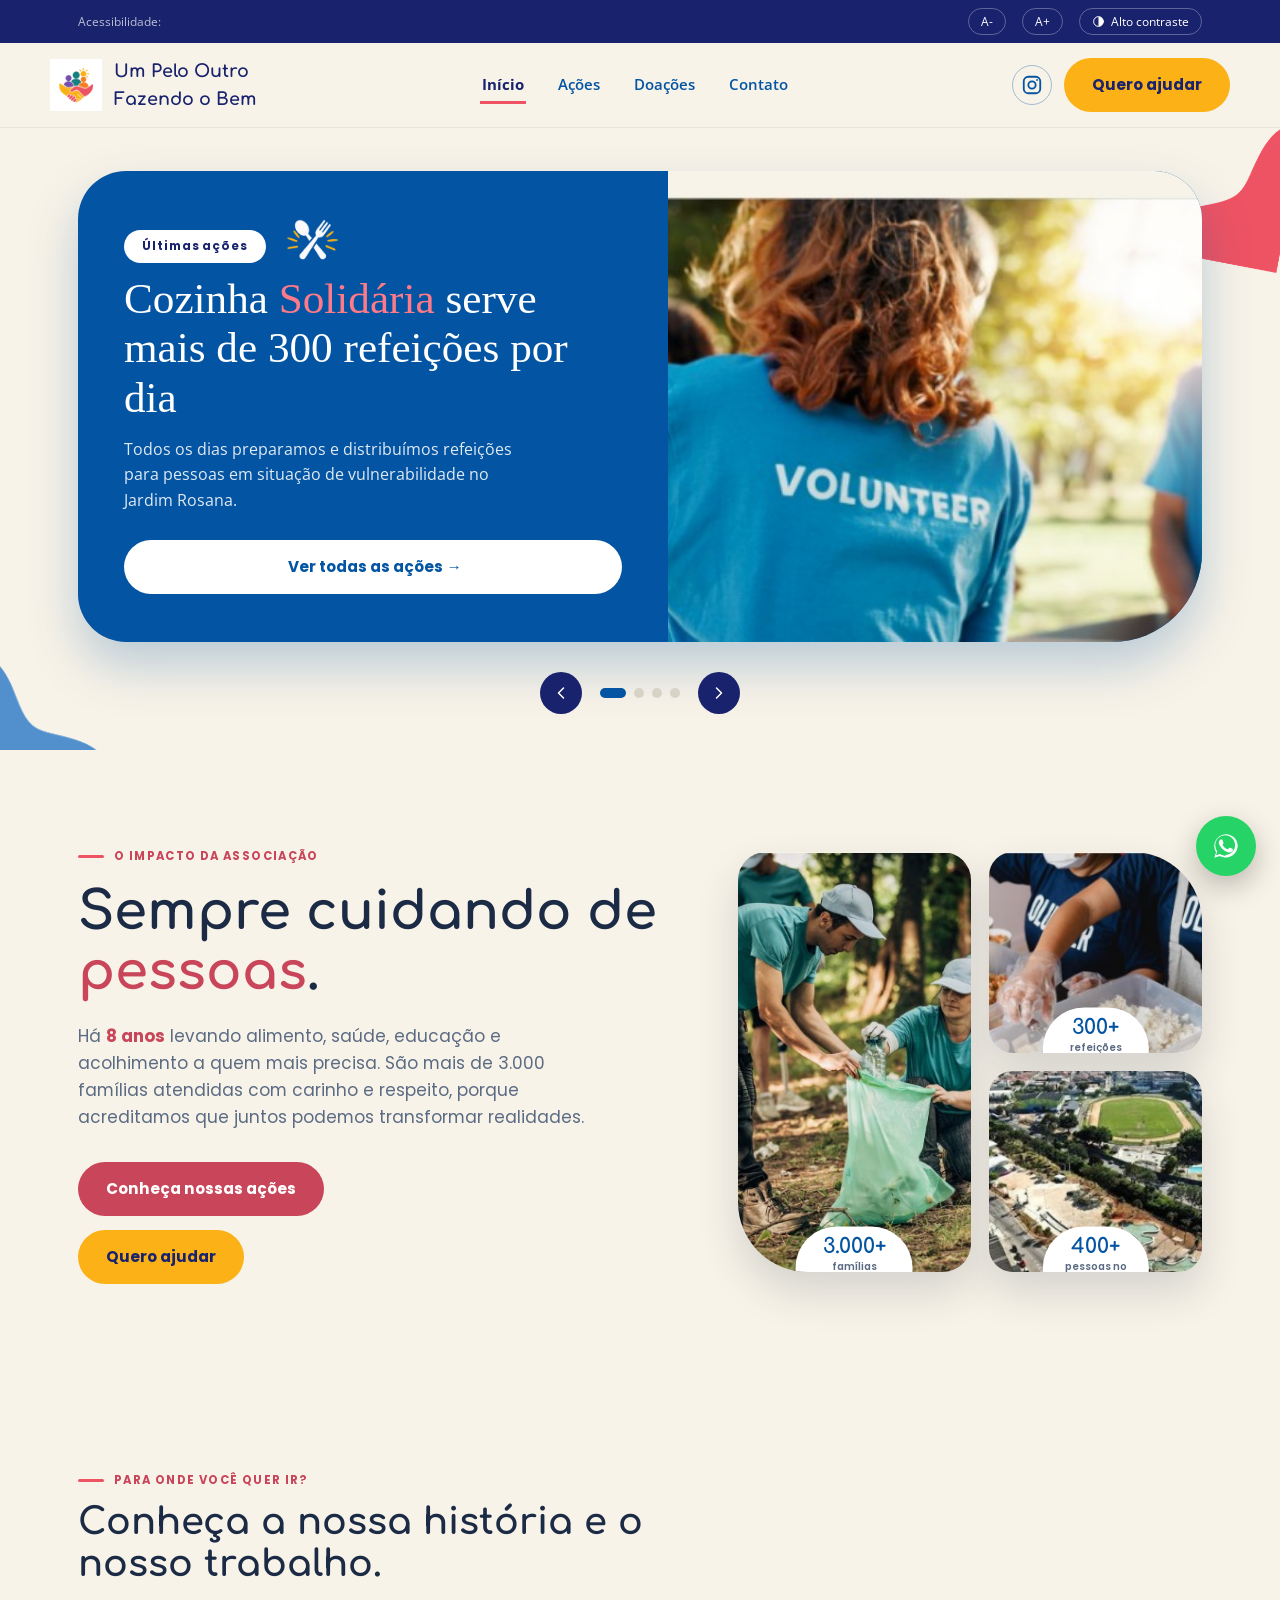
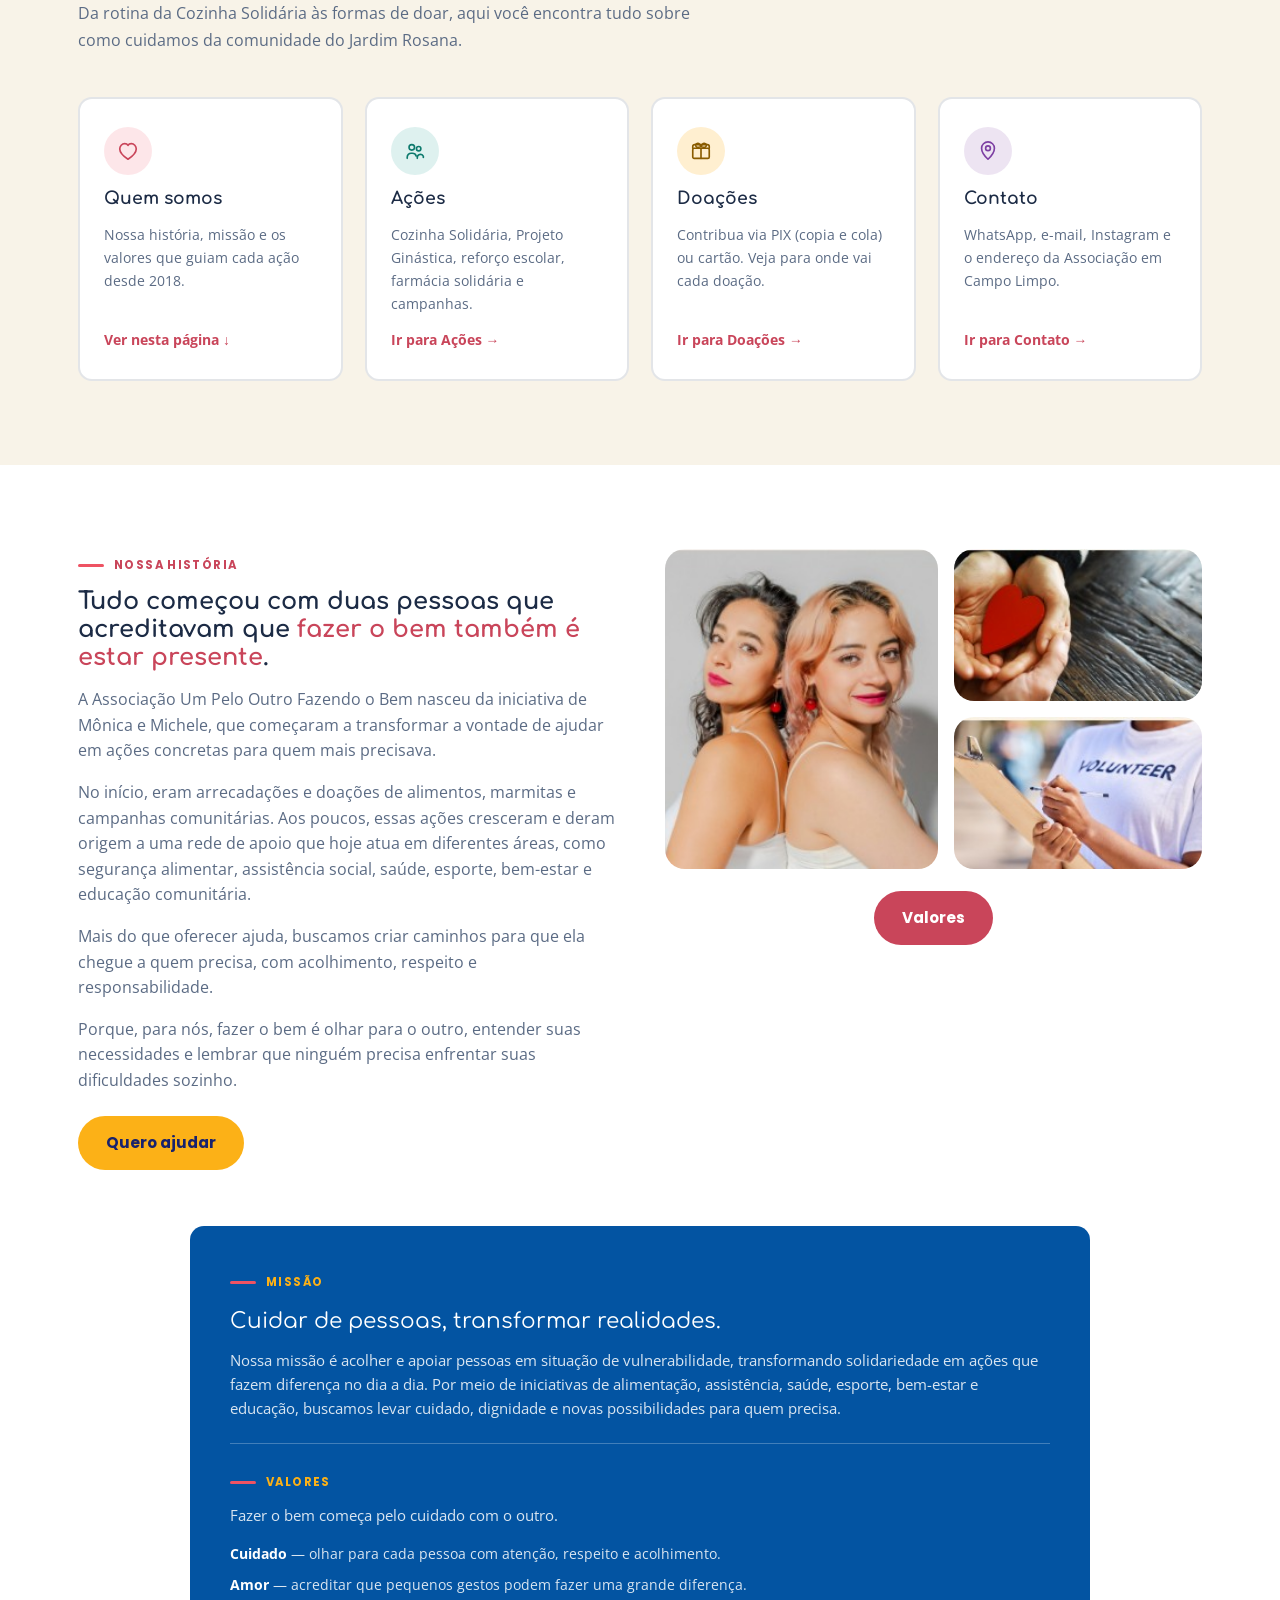
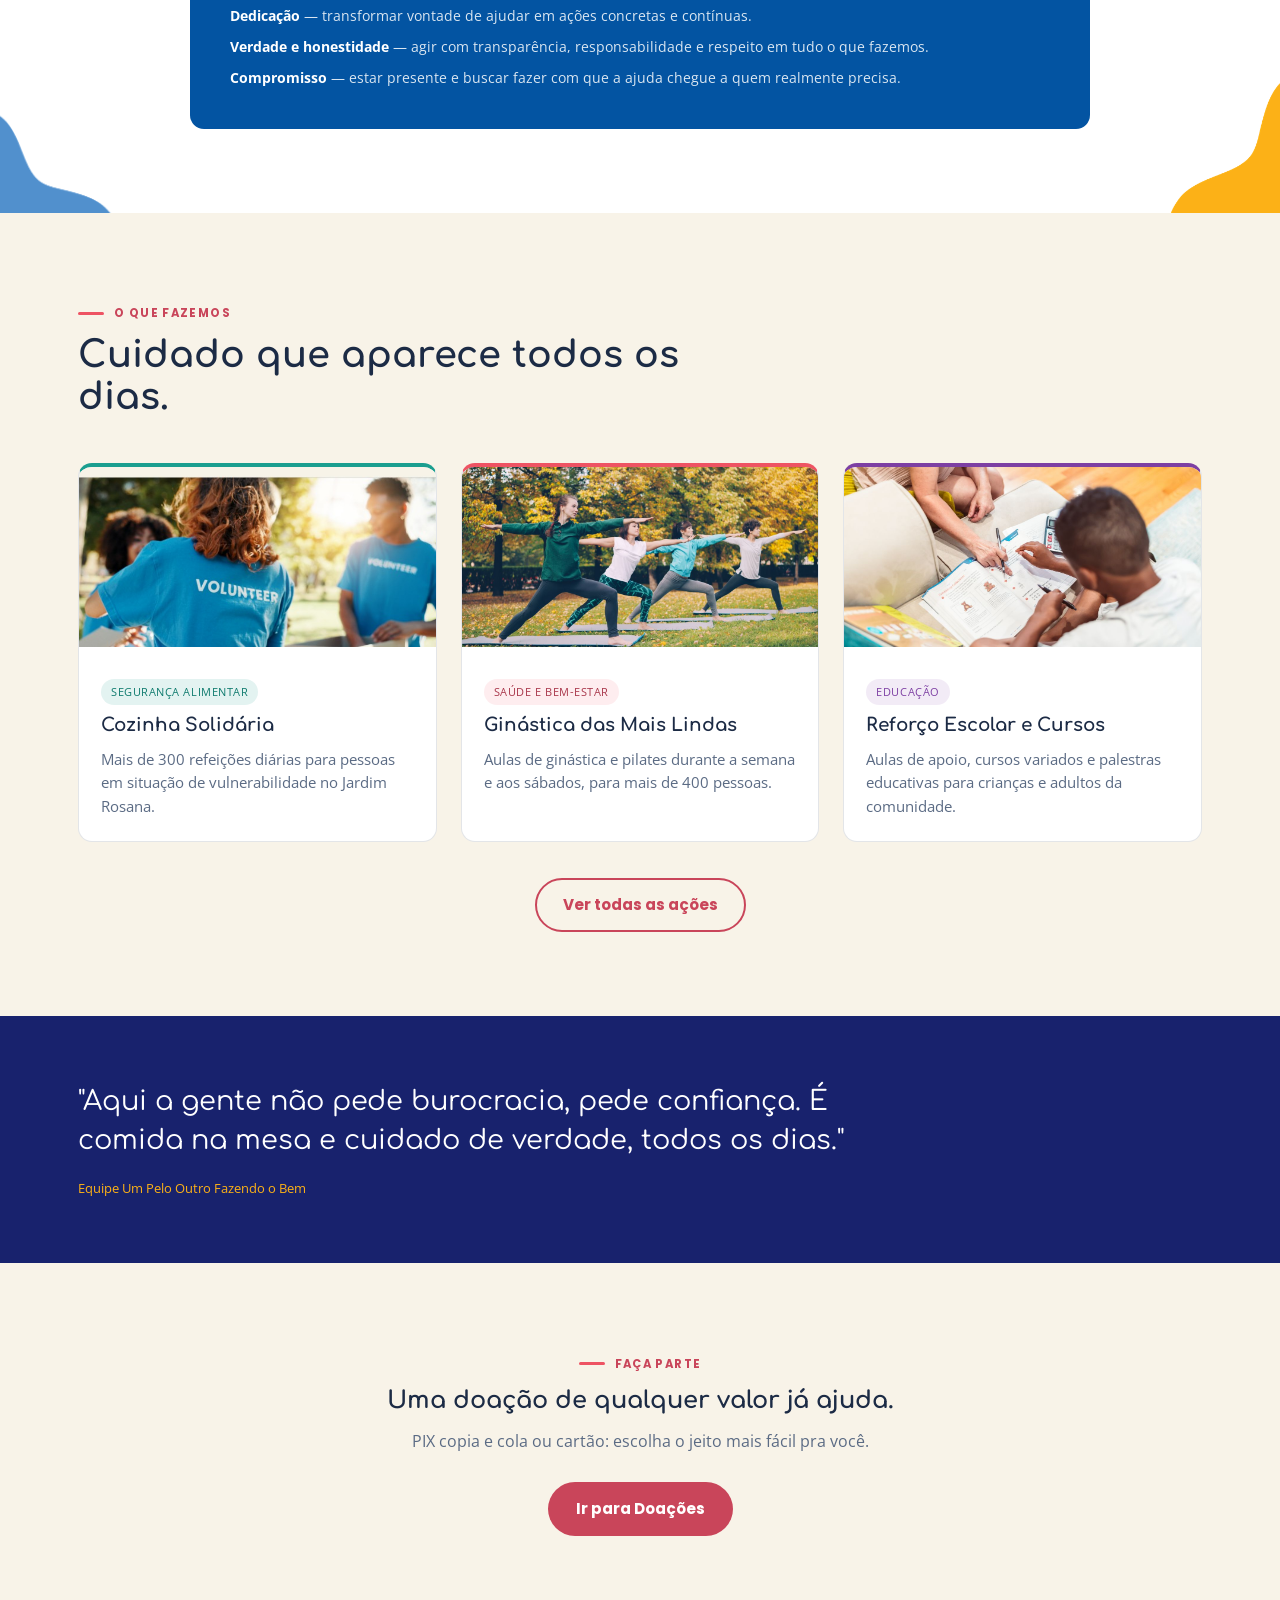
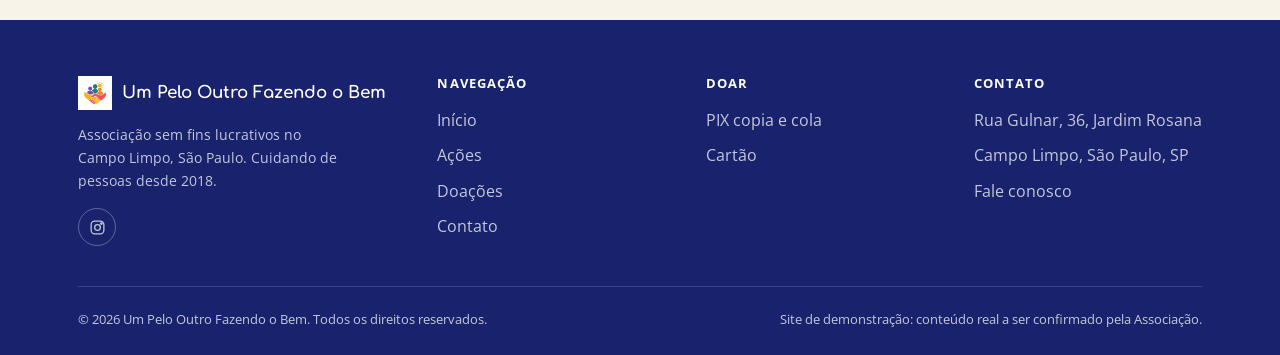
==== commit ad907c9f: "Ajusta o site para bater exatamente com a atualizacao do mockup: novas fontes (Chewy, Comfortaa, Pop" ====
--- a/index.html
+++ b/index.html
@@ -7,7 +7,7 @@
 <meta name="description" content="Associação Um Pelo Outro Fazendo o Bem: 8 anos cuidando de pessoas em situação de vulnerabilidade no Campo Limpo, São Paulo. Cozinha Solidária, Projeto Ginástica, reforço escolar e mais.">
 <link rel="icon" href="assets/img/logo.png">
 <link rel="preconnect" href="https://fonts.googleapis.com">
-<link href="https://fonts.googleapis.com/css2?family=Baloo+2:wght@500;600;700;800&family=Work+Sans:wght@400;500;600;700&display=swap" rel="stylesheet">
+<link href="https://fonts.googleapis.com/css2?family=Chewy&family=Comfortaa:wght@400;500;600;700&family=Poppins:wght@400;500;600;700;800&family=Open+Sans:wght@400;500;600;700&display=swap" rel="stylesheet">
 <link rel="stylesheet" href="assets/css/style.css">
 </head>
 <body>
@@ -63,12 +63,17 @@
 
 <!-- ===== DESTAQUE DE ÚLTIMAS AÇÕES (carrossel) ===== -->
 <section class="spotlight" aria-label="Últimas ações em destaque">
+  <img class="blob blob-tr" src="assets/img/blob-rosa.png" alt="" aria-hidden="true">
+  <img class="blob blob-bl" src="assets/img/blob-azul.png" alt="" aria-hidden="true">
   <div class="container">
     <div class="spotlight-track" id="spotlight-track">
 
       <article class="spotlight-slide is-active" aria-hidden="false" role="group" aria-roledescription="slide" aria-label="Ação 1 de 4">
         <div class="spotlight-body">
-          <span class="eyebrow">Última ação</span>
+          <div class="spotlight-top-row">
+            <span class="eyebrow">Últimas ações</span>
+            <img class="spotlight-doodle" src="assets/img/garfo-colher.png" alt="" aria-hidden="true">
+          </div>
           <h2>Cozinha <span class="accent">Solidária</span> serve mais de 300 refeições por dia</h2>
           <p>Todos os dias preparamos e distribuímos refeições para pessoas em situação de vulnerabilidade no Jardim Rosana.</p>
           <a href="acoes.html" class="btn btn-primary">Ver todas as ações →</a>
@@ -80,7 +85,7 @@
 
       <article class="spotlight-slide" aria-hidden="true" role="group" aria-roledescription="slide" aria-label="Ação 2 de 4">
         <div class="spotlight-body">
-          <span class="eyebrow">Última ação</span>
+          <span class="eyebrow">Últimas ações</span>
           <h2>Ginástica das <span class="accent">Mais Lindas</span> segue com turmas cheias</h2>
           <p>Aulas de ginástica e pilates durante a semana e aos sábados reúnem mais de 400 pessoas.</p>
           <a href="acoes.html" class="btn btn-primary">Ver todas as ações →</a>
@@ -92,7 +97,7 @@
 
       <article class="spotlight-slide" aria-hidden="true" role="group" aria-roledescription="slide" aria-label="Ação 3 de 4">
         <div class="spotlight-body">
-          <span class="eyebrow">Última ação</span>
+          <span class="eyebrow">Últimas ações</span>
           <h2>Reforço <span class="accent">escolar</span> apoia crianças e jovens da comunidade</h2>
           <p>Aulas de apoio e cursos gratuitos ajudam estudantes a irem além na escola e na vida.</p>
           <a href="acoes.html" class="btn btn-primary">Ver todas as ações →</a>
@@ -104,7 +109,7 @@
 
       <article class="spotlight-slide" aria-hidden="true" role="group" aria-roledescription="slide" aria-label="Ação 4 de 4">
         <div class="spotlight-body">
-          <span class="eyebrow">Última ação</span>
+          <span class="eyebrow">Últimas ações</span>
           <h2>Farmácia <span class="accent">Solidária</span> amplia o acesso à saúde</h2>
           <p>Distribuição de medicamentos para famílias em situação de vulnerabilidade da região.</p>
           <a href="acoes.html" class="btn btn-primary">Ver todas as ações →</a>
@@ -137,26 +142,30 @@
 <section class="hero">
   <div class="container hero-grid">
     <div>
-      <span class="eyebrow">O impacto da sua doação</span>
+      <span class="eyebrow">O impacto da associação</span>
       <h1>Sempre cuidando de <em>pessoas</em>.</h1>
-      <p class="lead">Há <span class="highlight">8 anos</span> levando alimento, saúde, educação e acolhimento a quem mais precisa. Hoje atendemos cerca de 3.000 famílias por mês no Jardim Rosana e região.</p>
-      <div class="hero-cta">
-        <a href="doacoes.html" class="btn btn-primary">Quero doar</a>
-        <a href="acoes.html" class="btn btn-outline-light">Conhecer as ações →</a>
+      <p class="lead">Há <span class="highlight">8 anos</span> levando alimento, saúde, educação e acolhimento a quem mais precisa. São mais de 3.000 famílias atendidas com carinho e respeito, porque acreditamos que juntos podemos transformar realidades.</p>
+      <div class="hero-cta hero-cta-stack">
+        <a href="acoes.html" class="btn btn-primary">Conheça nossas ações</a>
+        <a href="doacoes.html" class="btn btn-gold">Quero ajudar</a>
       </div>
     </div>
     <div class="hero-photos reveal">
-      <div class="hero-photo hero-photo-main"><img src="assets/img/fotos/impacto-1.jpg" alt="Voluntária durante ação de cuidado ambiental ao ar livre"></div>
+      <div class="hero-photo hero-photo-main">
+        <img src="assets/img/fotos/impacto-1.jpg" alt="Voluntários durante ação de cuidado ambiental ao ar livre">
+        <span class="hero-photo-badge"><strong>3.000+</strong><small>famílias atendidas por mês</small></span>
+      </div>
       <div class="hero-photo-stack">
-        <div class="hero-photo"><img src="assets/img/fotos/impacto-2.jpg" alt="Preparação de refeições para doação"></div>
-        <div class="hero-photo"><img src="assets/img/fotos/impacto-3.jpg" alt="Vista aérea de um espaço comunitário"></div>
-      </div>
-    </div>
-  </div>
-  <div class="container hero-stats">
-    <div class="hero-stat reveal"><span class="num">3.000+</span><span class="label">famílias atendidas por mês</span></div>
-    <div class="hero-stat reveal"><span class="num">300+</span><span class="label">refeições servidas por dia</span></div>
-    <div class="hero-stat reveal"><span class="num">400+</span><span class="label">pessoas no Projeto Ginástica</span></div>
+        <div class="hero-photo">
+          <img src="assets/img/fotos/impacto-2.jpg" alt="Voluntários preparando refeições para doação">
+          <span class="hero-photo-badge"><strong>300+</strong><small>refeições servidas por dia</small></span>
+        </div>
+        <div class="hero-photo">
+          <img src="assets/img/fotos/impacto-3.jpg" alt="Vista aérea de um espaço comunitário">
+          <span class="hero-photo-badge"><strong>400+</strong><small>pessoas no Projeto Ginástica</small></span>
+        </div>
+      </div>
+    </div>
   </div>
 </section>
 
@@ -200,17 +209,32 @@
 
 <!-- ===== QUEM SOMOS (resumo, com âncora própria) ===== -->
 <section id="quem-somos" class="section-alt">
-  <div class="container" style="display:grid; grid-template-columns:1fr 1fr; gap:50px; align-items:center;">
+  <img class="blob blob-bl" src="assets/img/blob-azul.png" alt="" aria-hidden="true">
+  <img class="blob blob-br" src="assets/img/blob-amarelo.png" alt="" aria-hidden="true">
+  <div class="container quemsomos-grid">
     <div class="reveal">
       <span class="eyebrow">Nossa história</span>
-      <h2 style="margin-top:14px;">Tudo começou com duas pessoas que acreditavam que fazer o bem também é estar presente.</h2>
+      <h2 style="margin-top:14px;">Tudo começou com duas pessoas que acreditavam que <span class="highlight">fazer o bem também é estar presente</span>.</h2>
       <p style="color:var(--ink-soft); margin-top:16px;">A Associação Um Pelo Outro Fazendo o Bem nasceu da iniciativa de Mônica e Michele, que começaram a transformar a vontade de ajudar em ações concretas para quem mais precisava.</p>
       <p style="color:var(--ink-soft); margin-top:16px;">No início, eram arrecadações e doações de alimentos, marmitas e campanhas comunitárias. Aos poucos, essas ações cresceram e deram origem a uma rede de apoio que hoje atua em diferentes áreas, como segurança alimentar, assistência social, saúde, esporte, bem-estar e educação comunitária.</p>
       <p style="color:var(--ink-soft); margin-top:16px;">Mais do que oferecer ajuda, buscamos criar caminhos para que ela chegue a quem precisa, com acolhimento, respeito e responsabilidade.</p>
       <p style="color:var(--ink-soft); margin-top:16px;">Porque, para nós, fazer o bem é olhar para o outro, entender suas necessidades e lembrar que ninguém precisa enfrentar suas dificuldades sozinho.</p>
-      <a href="acoes.html" class="btn btn-outline" style="margin-top:22px;">Conhecer todas as ações</a>
-    </div>
-    <div class="reveal" style="background:var(--baltic); border-radius:var(--radius); padding:40px; color:#fff;">
+      <a href="doacoes.html" class="btn btn-gold" style="margin-top:22px;">Quero ajudar</a>
+    </div>
+    <div class="reveal quemsomos-photos">
+      <div class="quemsomos-grid-photos">
+        <div class="qs-photo qs-photo-main"><img src="assets/img/fotos/fundadoras.jpg" alt="Mônica e Michele, fundadoras da Associação Um Pelo Outro Fazendo o Bem"></div>
+        <div class="qs-photo-stack">
+          <div class="qs-photo"><img src="assets/img/fotos/valores-coracao.jpg" alt="Mãos entregando um coração, símbolo do cuidado da Associação"></div>
+          <div class="qs-photo"><img src="assets/img/fotos/valores-voluntario.jpg" alt="Voluntária registrando informações durante uma ação"></div>
+        </div>
+      </div>
+      <a href="#valores" class="btn btn-primary quemsomos-valores-btn">Valores</a>
+    </div>
+  </div>
+
+  <div class="container" style="margin-top:56px;">
+    <div id="valores" class="reveal" style="background:var(--baltic); border-radius:var(--radius); padding:40px; color:#fff; max-width:900px; margin:0 auto; scroll-margin-top:100px;">
       <span class="eyebrow" style="color:var(--gold);">Missão</span>
       <p style="font-family:var(--font-display); font-size:1.35rem; margin-top:14px; line-height:1.4;">Cuidar de pessoas, transformar realidades.</p>
       <p style="margin-top:12px; color:rgba(255,255,255,0.85); font-size:0.95rem;">Nossa missão é acolher e apoiar pessoas em situação de vulnerabilidade, transformando solidariedade em ações que fazem diferença no dia a dia. Por meio de iniciativas de alimentação, assistência, saúde, esporte, bem-estar e educação, buscamos levar cuidado, dignidade e novas possibilidades para quem precisa.</p>
--- a/assets/css/style.css
+++ b/assets/css/style.css
@@ -42,8 +42,10 @@
   --porcelain: var(--surface);
 
   /* --- tipografia --- */
-  --font-display: "Baloo 2", "Nunito", "Segoe UI", sans-serif;
-  --font-body: "Work Sans", "Segoe UI", sans-serif;
+  --font-chewy: "Chewy", "Baloo 2", cursive;
+  --font-display: "Comfortaa", "Nunito", "Segoe UI", sans-serif;
+  --font-accent: "Poppins", "Segoe UI", sans-serif;
+  --font-body: "Open Sans", "Segoe UI", sans-serif;
 
   /* --- layout --- */
   --max-width: 1180px;
@@ -55,8 +57,8 @@
 
 /* ---------- reset ---------- */
 * { box-sizing: border-box; margin: 0; padding: 0; }
-html { scroll-behavior: smooth; font-size: calc(100% * var(--font-scale)); }
-body { font-family: var(--font-body); color: var(--ink); background: var(--cream); line-height: 1.6; -webkit-font-smoothing: antialiased; }
+html { scroll-behavior: smooth; font-size: calc(100% * var(--font-scale)); overflow-x: hidden; }
+body { font-family: var(--font-body); color: var(--ink); background: var(--cream); line-height: 1.6; -webkit-font-smoothing: antialiased; overflow-x: hidden; max-width: 100vw; }
 img { max-width: 100%; display: block; }
 a { color: inherit; text-decoration: none; }
 ul { list-style: none; }
@@ -67,7 +69,7 @@
 
 /* --- eyebrow --- */
 .eyebrow {
-  font-family: var(--font-body);
+  font-family: var(--font-accent);
   font-size: 0.72rem;
   font-weight: 700;
   letter-spacing: 0.12em;
@@ -99,7 +101,6 @@
 /* --- ícones --- */
 .icon { width: 20px; height: 20px; flex-shrink: 0; fill: none; stroke: currentColor; stroke-width: 1.8; stroke-linecap: round; stroke-linejoin: round; }
 .node-icon .icon { width: 22px; height: 22px; }
-.fill-badge .icon, .demo-badge .icon { width: 14px; height: 14px; }
 .a11y-bar button .icon { width: 13px; height: 13px; }
 .nav-toggle .icon { width: 22px; height: 22px; }
 .pix-copy-btn .icon { width: 15px; height: 15px; }
@@ -112,7 +113,7 @@
 .btn {
   display: inline-flex; align-items: center; justify-content: center; gap: 8px;
   padding: 13px 26px; border-radius: 999px; font-weight: 700; font-size: 0.95rem;
-  font-family: var(--font-body);
+  font-family: var(--font-accent);
   border: 2px solid transparent;
   transition: transform 0.15s ease, box-shadow 0.15s ease, background 0.15s ease;
 }
@@ -149,6 +150,9 @@
 /* botão branco (usado no cartão do carrossel, estilo "Saiba mais") */
 .btn-white { background: var(--white); color: var(--navy); }
 .btn-white:hover { background: var(--cream); box-shadow: 0 8px 18px rgba(0,0,0,0.18); }
+
+.btn-gold { background: var(--gold); color: var(--navy-deep); }
+.btn-gold:hover { background: var(--gold-dark); box-shadow: 0 8px 20px rgba(252,177,23,0.4); }
 
 /* botão ícone do Instagram no header */
 .btn-icon-instagram {
@@ -181,9 +185,13 @@
 
 /* --- barra de acessibilidade --- */
 .a11y-bar { background: var(--navy-deep); color: var(--white); font-size: 0.78rem; }
-.a11y-bar .container { display: flex; align-items: center; justify-content: flex-end; gap: 16px; padding-top: 8px; padding-bottom: 8px; }
+.a11y-bar .container { display: flex; width: 100%; align-items: center; justify-content: flex-end; flex-wrap: wrap; row-gap: 6px; column-gap: 16px; padding-top: 8px; padding-bottom: 8px; }
 .a11y-bar button { background: transparent; border: 1px solid rgba(255,255,255,0.3); color: var(--white); border-radius: 999px; padding: 4px 12px; font-size: 0.76rem; display: inline-flex; align-items: center; gap: 6px; }
 .a11y-bar button:hover { border-color: var(--gold); color: var(--gold); }
+@media (max-width: 480px) {
+  .a11y-bar .container { justify-content: center; column-gap: 10px; }
+  .a11y-bar .container > span { margin-right: 0 !important; width: 100%; text-align: center; }
+}
 
 /* --- HEADER (creme, como no mockup) --- */
 .site-header {
@@ -191,7 +199,7 @@
   background: var(--cream);
   box-shadow: 0 1px 0 rgba(28,43,69,0.07);
 }
-.nav { display: flex; align-items: center; justify-content: space-between; padding: 14px 0; }
+.nav { display: flex; width: 100%; align-items: center; justify-content: space-between; padding: 14px 0; }
 .brand { display: flex; align-items: center; gap: 12px; color: var(--navy-deep); font-family: var(--font-display); font-size: 1.1rem; font-weight: 700; }
 .brand img { width: 52px; height: 52px; object-fit: contain; }
 
@@ -215,6 +223,23 @@
   .nav-toggle { display: block; }
   .nav-actions .btn-outline { display: none; }
 }
+@media (max-width: 420px) {
+  .nav { flex-wrap: wrap; row-gap: 10px; }
+  .brand { font-size: 0.92rem; gap: 8px; }
+  .brand img { width: 40px; height: 40px; }
+  .nav-actions { gap: 8px; }
+  .nav-actions .btn-icon-instagram { display: none; }
+}
+
+/* --- formas orgânicas decorativas (elementos de canto) --- */
+.blob { position: absolute; z-index: 0; pointer-events: none; user-select: none; }
+.blob-flip { transform: scaleX(-1); }
+.spotlight .blob-tr { top: -34px; right: -26px; width: 160px; }
+.spotlight .blob-bl { bottom: -26px; left: -34px; width: 150px; }
+#quem-somos .blob-bl { bottom: -18px; left: -28px; width: 150px; }
+#quem-somos .blob-br { bottom: -18px; right: -26px; width: 140px; }
+.page-hero .blob-tr { top: -26px; right: -18px; width: 130px; }
+.page-hero .blob-bl { bottom: -26px; left: -18px; width: 120px; }
 
 /* --- SPOTLIGHT (carrossel) — cartão azul royal bem arredondado sobre fundo creme --- */
 .spotlight {
@@ -222,21 +247,6 @@
   padding: 44px 0 36px;
   position: relative;
   overflow: hidden;
-}
-.spotlight::before {
-  content: "";
-  position: absolute; right: -90px; top: -120px;
-  width: 320px; height: 320px; border-radius: 50%;
-  background: var(--coral);
-  z-index: 0;
-}
-.spotlight::after {
-  content: "";
-  position: absolute; left: -110px; bottom: -140px;
-  width: 300px; height: 300px; border-radius: 50%;
-  background: var(--navy);
-  opacity: 0.55;
-  z-index: 0;
 }
 .spotlight-track { position: relative; z-index: 1; }
 .spotlight-slide {
@@ -261,7 +271,11 @@
 }
 .spotlight-body .eyebrow::before { display: none; }
 
-.spotlight-body h2 { color: var(--white); font-size: clamp(1.6rem, 3vw, 2.3rem); margin: 0 0 14px; }
+.spotlight-top-row { display: flex; align-items: center; gap: 16px; }
+.spotlight-top-row .eyebrow { margin-bottom: 0; }
+.spotlight-doodle { width: 62px; height: auto; flex-shrink: 0; margin-bottom: 14px; }
+
+.spotlight-body h2 { font-family: var(--font-chewy); font-weight: 400; color: var(--white); font-size: clamp(1.9rem, 3.6vw, 2.7rem); margin: 0 0 14px; }
 .spotlight-body p { color: rgba(255,255,255,0.88); max-width: 46ch; margin-bottom: 26px; font-size: 1rem; }
 .spotlight-body .accent { color: var(--coral-light); }
 .spotlight-body .btn-white,
@@ -296,39 +310,54 @@
 .hero {
   background: var(--cream);
   color: var(--ink);
-  padding: 90px 0 76px;
+  padding: 90px 0 96px;
   position: relative;
-  overflow: hidden;
 }
 .hero-grid { display: grid; grid-template-columns: 1.05fr 0.8fr; gap: 50px; align-items: center; position: relative; }
 .hero h1 { color: var(--ink); font-size: clamp(2.2rem, 4.4vw, 3.3rem); margin: 16px 0 20px; }
 .hero h1 em { font-style: normal; color: var(--coral-action); }
-.hero p.lead { color: var(--ink-soft); font-size: 1.06rem; max-width: 48ch; margin-bottom: 30px; }
+.hero p.lead { font-family: var(--font-accent); color: var(--ink-soft); font-size: 1.06rem; max-width: 48ch; margin-bottom: 30px; }
 .hero .lead .highlight { color: var(--coral-action); font-weight: 700; }
 .hero .eyebrow { color: var(--coral-action); }
 .hero .eyebrow::before { background: var(--coral); }
 .hero-cta { display: flex; gap: 14px; flex-wrap: wrap; }
 .hero-cta .btn-outline-light { background: transparent; border-color: var(--navy); color: var(--navy); }
 .hero-cta .btn-outline-light:hover { border-color: var(--navy-deep); background: rgba(3,84,162,0.08); color: var(--navy-deep); }
-/* colagem de fotos do lado direito da seção de impacto */
+.hero-cta-stack { flex-direction: column; align-items: flex-start; }
+
+/* colagem de fotos do lado direito, com selos de estatística sobrepostos */
 .hero-photos { display: grid; grid-template-columns: 1.1fr 1fr; gap: 18px; height: 420px; }
-.hero-photo { border-radius: var(--radius-lg); overflow: hidden; box-shadow: 0 20px 40px rgba(28,43,69,0.16); }
-.hero-photo img { width: 100%; height: 100%; object-fit: cover; }
+.hero-photo { position: relative; border-radius: var(--radius-lg); overflow: hidden; box-shadow: 0 20px 40px rgba(28,43,69,0.16); }
+.hero-photo img { width: 100%; height: 100%; object-fit: cover; display: block; }
 .hero-photo-main { height: 100%; border-radius: 28px 28px 28px 70px; }
 .hero-photo-stack { display: flex; flex-direction: column; gap: 18px; height: 100%; }
 .hero-photo-stack .hero-photo { flex: 1; border-radius: 24px; }
 .hero-photo-stack .hero-photo:first-child { border-radius: 24px 70px 24px 24px; }
 
-/* tira de estatísticas abaixo da colagem */
-.hero-stats { display: flex; gap: 40px; margin-top: 46px; flex-wrap: wrap; }
-.hero-stat { display: flex; flex-direction: column; gap: 4px; }
-.hero-stat .num { font-family: var(--font-display); font-size: 2.1rem; font-weight: 800; color: var(--coral-action); }
-.hero-stat .label { font-size: 0.85rem; color: var(--ink-soft); }
+.hero-photo-badge {
+  position: absolute; left: 50%; bottom: 0; transform: translate(-50%, 45%);
+  max-width: 88%;
+  background: var(--white); border-radius: 999px; padding: 10px 18px;
+  box-shadow: 0 10px 24px rgba(28,43,69,0.2);
+  text-align: center; white-space: normal; z-index: 2;
+}
+.hero-photo-badge strong { display: block; font-family: var(--font-display); font-size: 1.3rem; font-weight: 700; color: var(--navy); line-height: 1.1; }
+.hero-photo-badge small { display: block; font-family: var(--font-accent); font-size: 0.64rem; color: var(--ink-soft); font-weight: 600; margin-top: 2px; line-height: 1.25; }
+
 @media (max-width: 860px) {
   .hero-grid { grid-template-columns: 1fr; }
-  .hero { padding: 60px 0 48px; }
-  .hero-photos { height: 320px; margin-top: 8px; }
-  .hero-stats { gap: 28px; margin-top: 34px; }
+  .hero { padding: 60px 0 56px; }
+  .hero-photos { height: 320px; margin-top: 40px; }
+}
+@media (max-width: 560px) {
+  .hero-photos { grid-template-columns: 1fr; height: auto; gap: 44px; }
+  .hero-photo-main { height: 220px; }
+  .hero-photo-stack { flex-direction: row; height: 140px; }
+}
+@media (max-width: 480px) {
+  .hero-photo-badge { padding: 7px 14px; }
+  .hero-photo-badge strong { font-size: 1.02rem; }
+  .hero-photo-badge small { font-size: 0.56rem; }
 }
 
 /* --- SEÇÕES --- */
@@ -344,24 +373,25 @@
 /* destaque coral inline (ex.: "8 anos") usado em textos de impacto */
 .highlight { color: var(--coral-action); }
 
-/* --- blobs decorativos reutilizáveis nas quinas das seções --- */
 #quem-somos { overflow: hidden; }
-#quem-somos::before {
-  content: "";
-  position: absolute; left: -90px; bottom: -110px;
-  width: 260px; height: 260px; border-radius: 50%;
-  background: var(--navy);
-  opacity: 0.85;
-  z-index: 0;
-}
-#quem-somos::after {
-  content: "";
-  position: absolute; right: -90px; bottom: -120px;
-  width: 240px; height: 240px; border-radius: 50%;
-  background: var(--gold);
-  z-index: 0;
-}
-#quem-somos > .container { z-index: 1; }
+
+/* --- colagem de fotos da seção "Quem somos" --- */
+.quemsomos-grid { display: grid; grid-template-columns: 1fr 1fr; gap: 50px; align-items: flex-start; }
+.quemsomos-photos { display: flex; flex-direction: column; align-items: center; gap: 22px; }
+.quemsomos-grid-photos { display: grid; grid-template-columns: 1.1fr 1fr; gap: 16px; height: 320px; width: 100%; }
+.qs-photo { border-radius: 20px; overflow: hidden; }
+.qs-photo img { width: 100%; height: 100%; object-fit: cover; display: block; }
+.qs-photo-stack { display: flex; flex-direction: column; gap: 16px; height: 100%; }
+.qs-photo-stack .qs-photo { flex: 1; min-height: 0; }
+@media (max-width: 860px) {
+  .quemsomos-grid { grid-template-columns: 1fr; }
+  .quemsomos-grid-photos { height: 280px; margin-top: 8px; }
+}
+@media (max-width: 560px) {
+  .quemsomos-grid-photos { grid-template-columns: 1fr; height: auto; gap: 14px; }
+  .qs-photo-main { height: 200px; }
+  .qs-photo-stack { flex-direction: row; height: 120px; }
+}
 
 /* --- NODE MAP (hub da home) --- */
 .node-map { display: grid; grid-template-columns: repeat(4, 1fr); gap: 22px; }
@@ -426,9 +456,6 @@
 .project-tag.tag-purple { color: var(--purple); background: rgba(125,63,163,0.10); }
 .project-tag.tag-orange { color: #a84800; background: rgba(240,122,46,0.12); }
 .project-tag.tag-gold   { color: #7d5900; background: rgba(252,177,23,0.16); }
-
-/* --- FILL BADGE --- */
-.fill-badge { display: inline-flex; align-items: center; gap: 6px; font-family: var(--font-body); font-size: 0.68rem; color: var(--navy-deep); background: #fff7cc; border: 1px solid #e0c400; padding: 3px 9px; border-radius: 999px; margin-top: 10px; width: fit-content; }
 
 /* --- QUOTE BAND --- */
 .quote-band { background: var(--navy-deep); color: var(--white); padding: 66px 0; }
@@ -484,7 +511,6 @@
 
 .card-preview { border-radius: var(--radius-sm); border: 1px solid var(--border); background: var(--cream); padding: 16px; display: flex; align-items: center; gap: 12px; margin-bottom: 6px; }
 .card-preview svg { width: 34px; height: 24px; flex-shrink: 0; }
-.demo-badge { display: inline-flex; align-items: center; gap: 6px; font-family: var(--font-body); font-size: 0.72rem; color: var(--navy-deep); background: #fff7cc; border: 1px solid #e0c400; padding: 5px 10px; border-radius: 999px; margin-bottom: 18px; }
 
 /* --- WHATSAPP FLOAT --- */
 .whatsapp-float { position: fixed; bottom: 24px; right: 24px; z-index: 80; background: #25D366; color: #fff; width: 60px; height: 60px; border-radius: 50%; display: flex; align-items: center; justify-content: center; box-shadow: 0 10px 28px rgba(0,0,0,0.25); transition: transform 0.15s ease; }
@@ -507,20 +533,6 @@
 
 /* --- PAGE HERO (páginas internas) --- */
 .page-hero { background: var(--navy); color: var(--white); padding: 60px 0 50px; position: relative; overflow: hidden; }
-.page-hero::before {
-  content: "";
-  position: absolute; right: -70px; top: -90px;
-  width: 220px; height: 220px; border-radius: 50%;
-  background: var(--coral);
-  opacity: 0.9;
-}
-.page-hero::after {
-  content: "";
-  position: absolute; left: -60px; bottom: -100px;
-  width: 200px; height: 200px; border-radius: 50%;
-  background: var(--gold);
-  opacity: 0.85;
-}
 .page-hero .container { z-index: 1; }
 .page-hero h1 { color: var(--white); margin-top: 12px; font-size: clamp(1.9rem, 3.8vw, 2.6rem); }
 .page-hero p { color: rgba(255,255,255,0.82); margin-top: 12px; max-width: 62ch; }
@@ -549,12 +561,8 @@
 body.high-contrast .spotlight,
 body.high-contrast .page-hero,
 body.high-contrast .site-header { background: #000000 !important; }
-body.high-contrast .spotlight::before,
-body.high-contrast .spotlight::after,
-body.high-contrast .page-hero::before,
-body.high-contrast .page-hero::after,
-body.high-contrast #quem-somos::before,
-body.high-contrast #quem-somos::after { display: none !important; }
+body.high-contrast .blob,
+body.high-contrast .spotlight-doodle { display: none !important; }
 body.high-contrast .nav-links a,
 body.high-contrast .brand,
 body.high-contrast .nav-toggle { color: #ffffff !important; }
@@ -565,8 +573,9 @@
 @media print {
   .hero, .spotlight, .page-hero, .site-header { background: white !important; }
   .hero h1, .hero p, .spotlight-body h2, .spotlight-body p, .page-hero h1, .page-hero p, .nav-links a, .brand { color: black !important; }
-  .spotlight::before, .spotlight::after, .page-hero::before, .page-hero::after, #quem-somos::before, #quem-somos::after { display: none !important; }
+  .blob, .spotlight-doodle { display: none !important; }
   .section-alt { background: white !important; }
   .project-card { border-top-color: #000 !important; }
   .whatsapp-float { display: none; }
 }
+
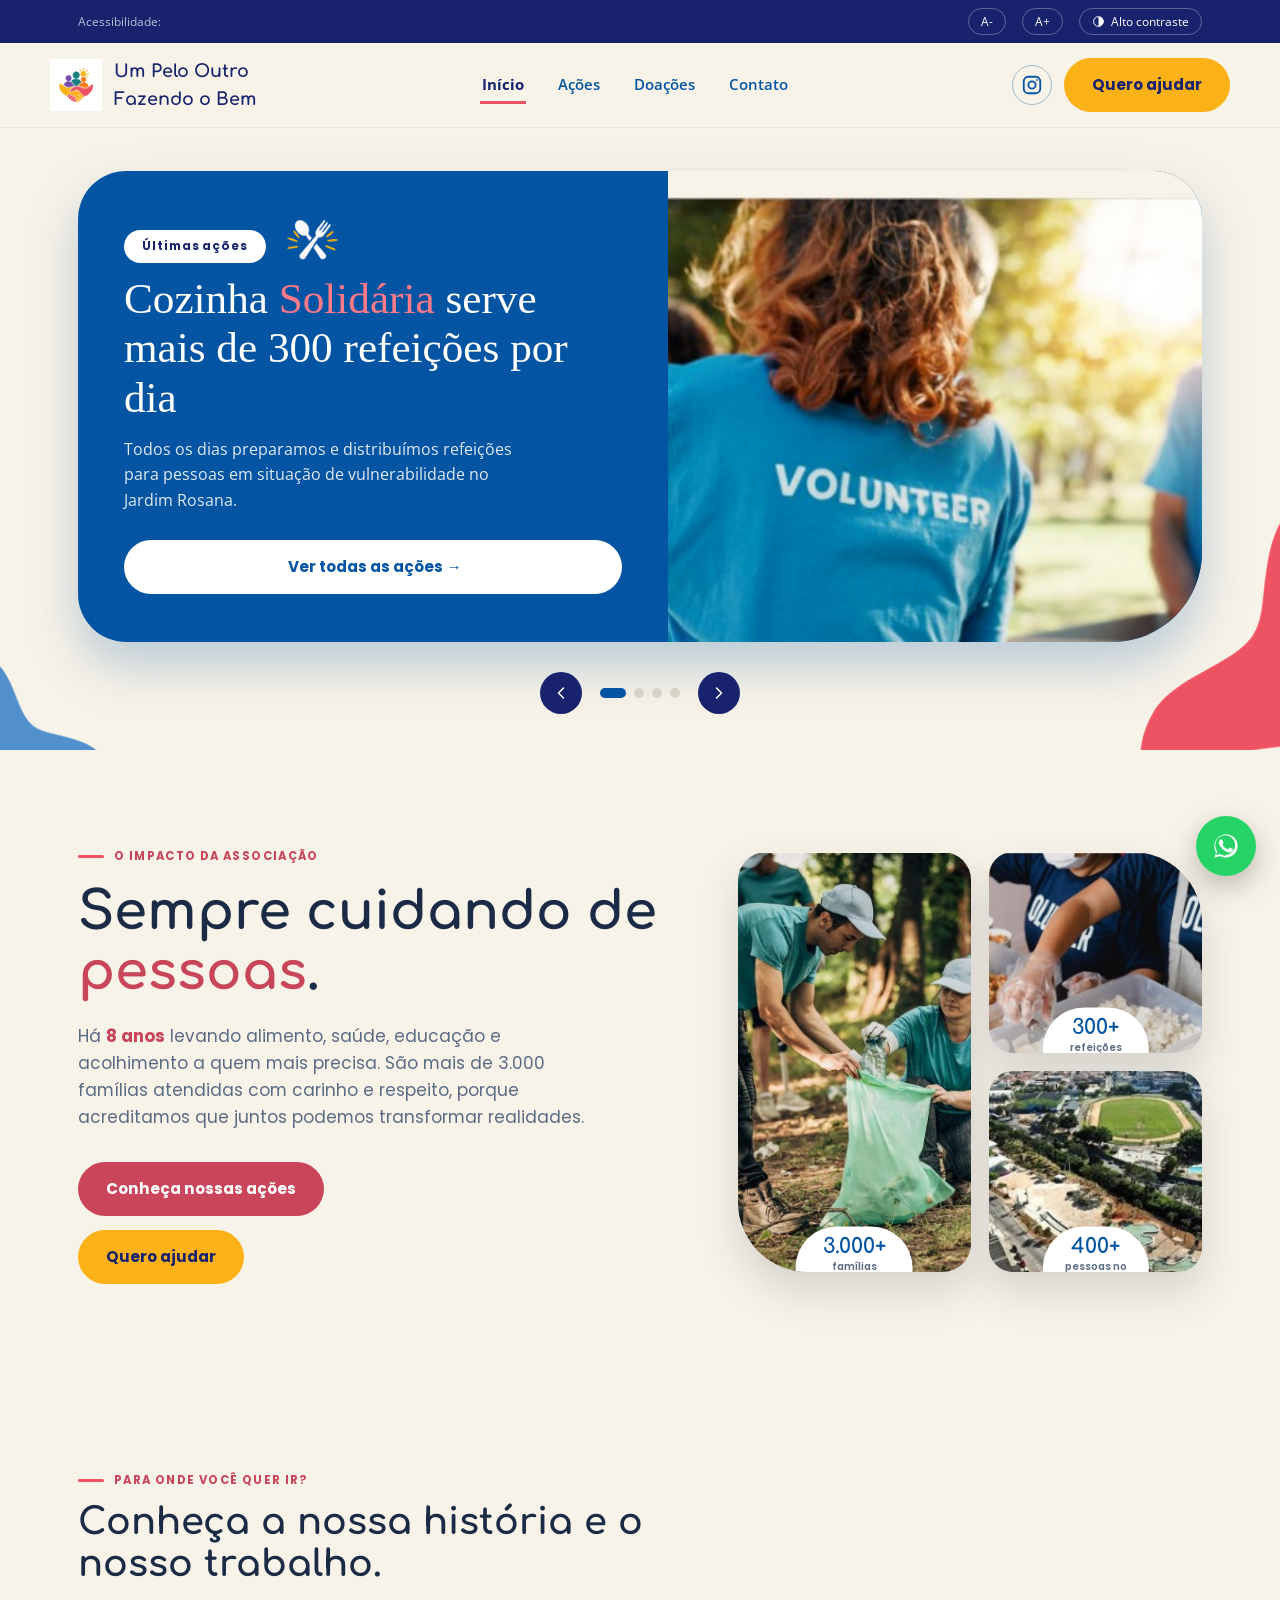
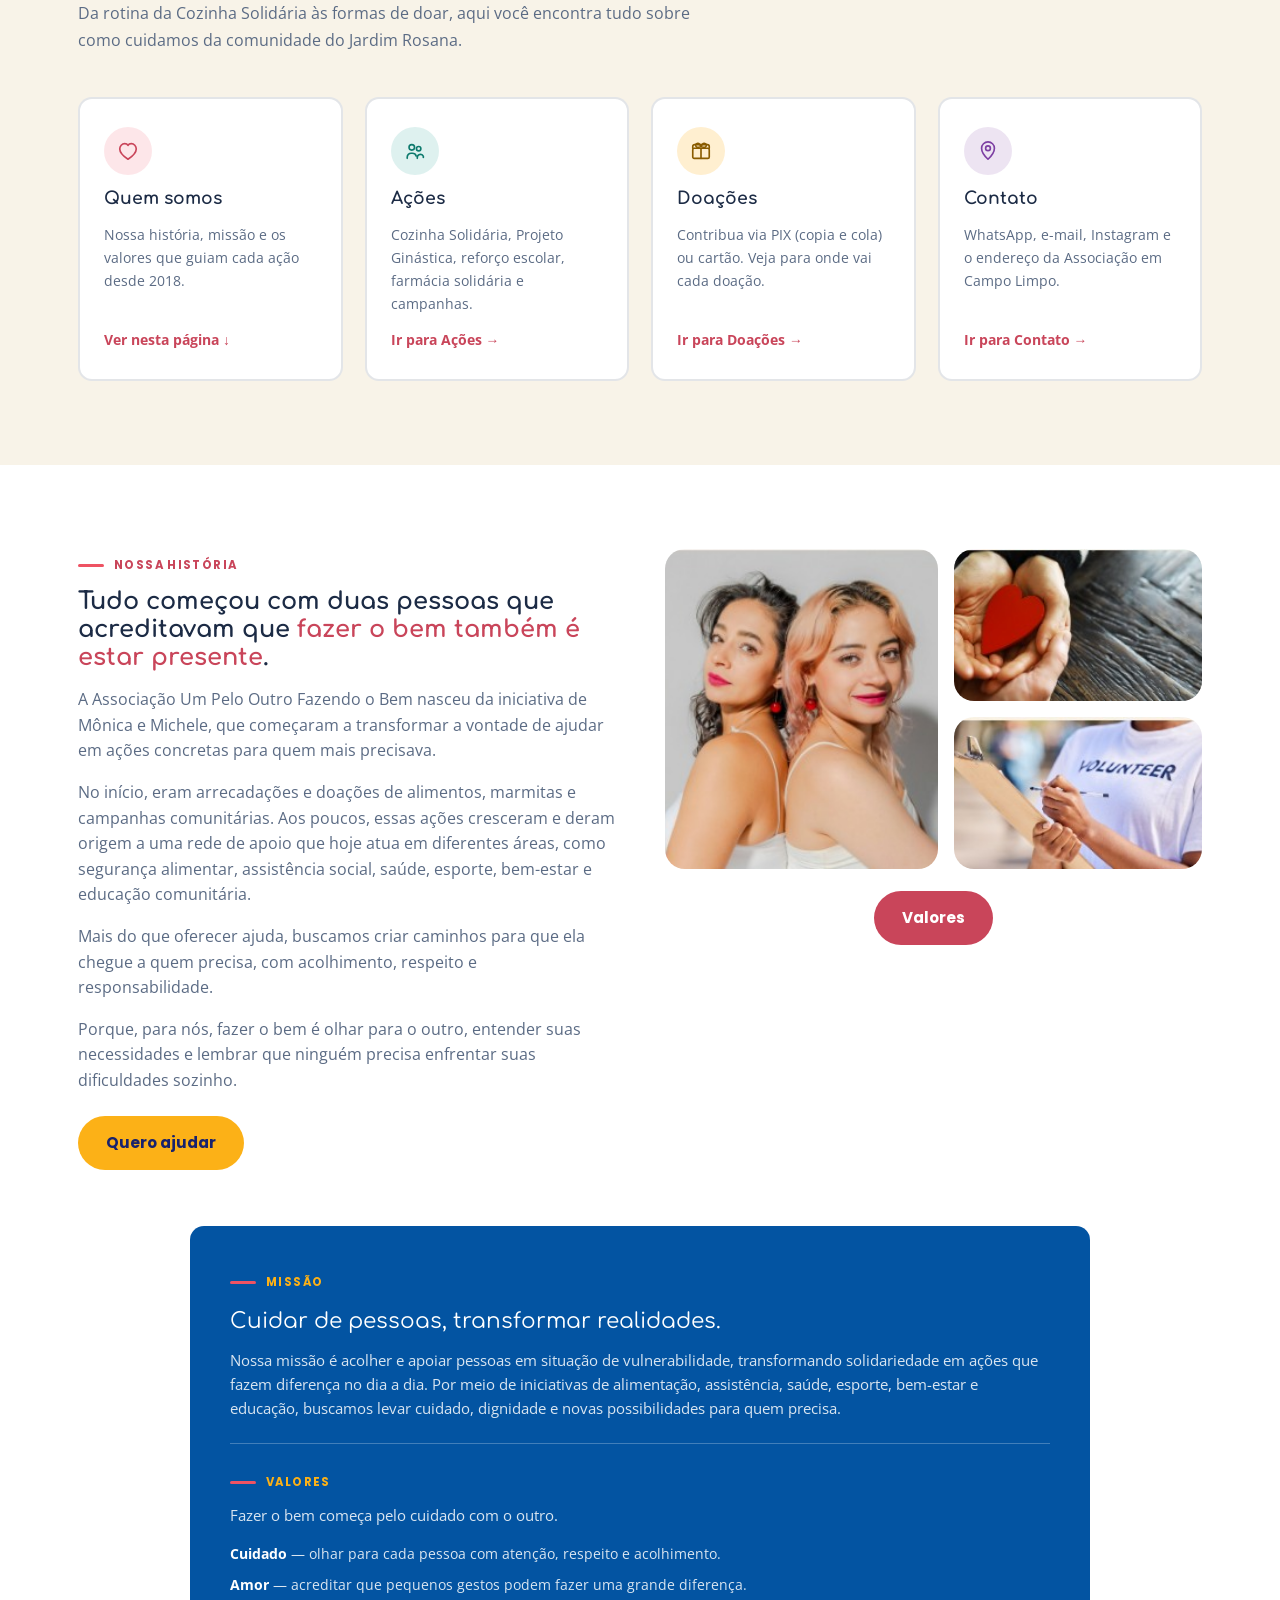
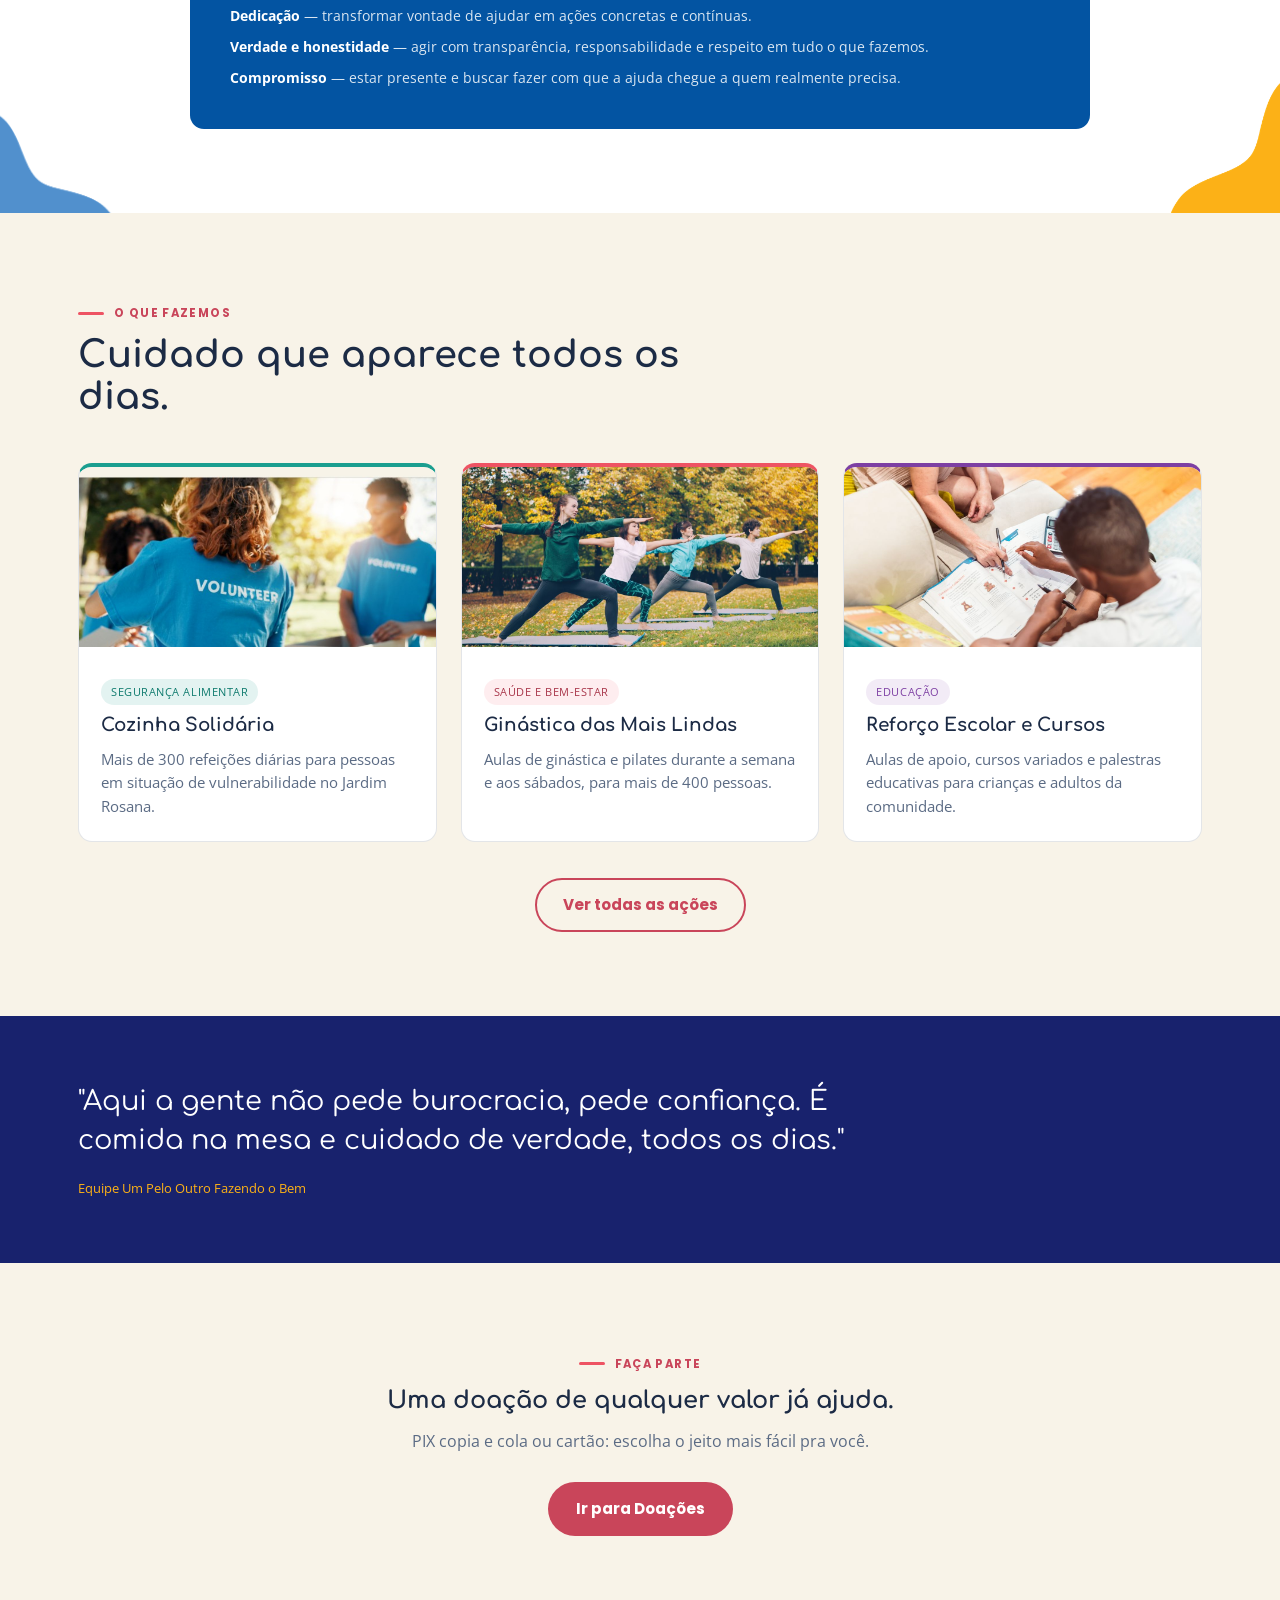
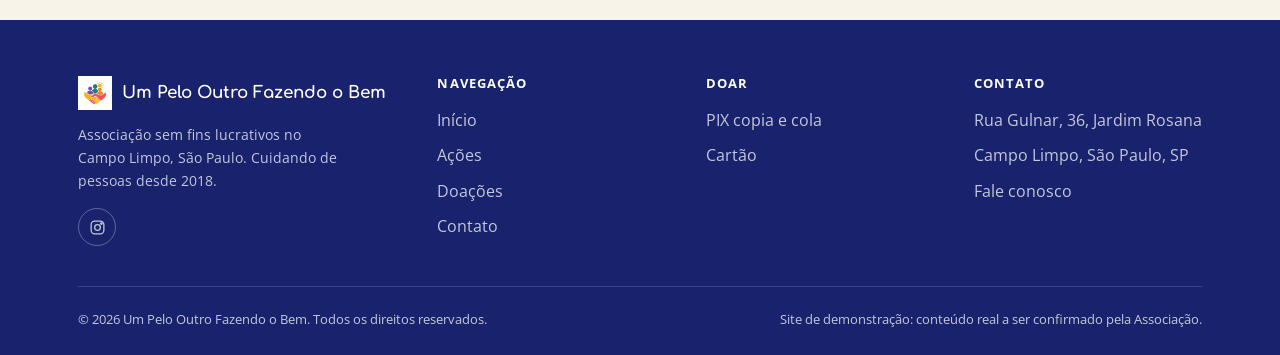
==== commit dda95515: "Corrige o elemento rosa do carrossel: estava no canto errado (topo) e com o angulo torto; move para " ====
--- a/index.html
+++ b/index.html
@@ -63,7 +63,7 @@
 
 <!-- ===== DESTAQUE DE ÚLTIMAS AÇÕES (carrossel) ===== -->
 <section class="spotlight" aria-label="Últimas ações em destaque">
-  <img class="blob blob-tr" src="assets/img/blob-rosa.png" alt="" aria-hidden="true">
+  <img class="blob blob-br" src="assets/img/blob-rosa.png" alt="" aria-hidden="true">
   <img class="blob blob-bl" src="assets/img/blob-azul.png" alt="" aria-hidden="true">
   <div class="container">
     <div class="spotlight-track" id="spotlight-track">
--- a/assets/css/style.css
+++ b/assets/css/style.css
@@ -234,7 +234,7 @@
 /* --- formas orgânicas decorativas (elementos de canto) --- */
 .blob { position: absolute; z-index: 0; pointer-events: none; user-select: none; }
 .blob-flip { transform: scaleX(-1); }
-.spotlight .blob-tr { top: -34px; right: -26px; width: 160px; }
+.spotlight .blob-br { bottom: -20px; right: -80px; width: 260px; transform: rotate(-18deg); }
 .spotlight .blob-bl { bottom: -26px; left: -34px; width: 150px; }
 #quem-somos .blob-bl { bottom: -18px; left: -28px; width: 150px; }
 #quem-somos .blob-br { bottom: -18px; right: -26px; width: 140px; }
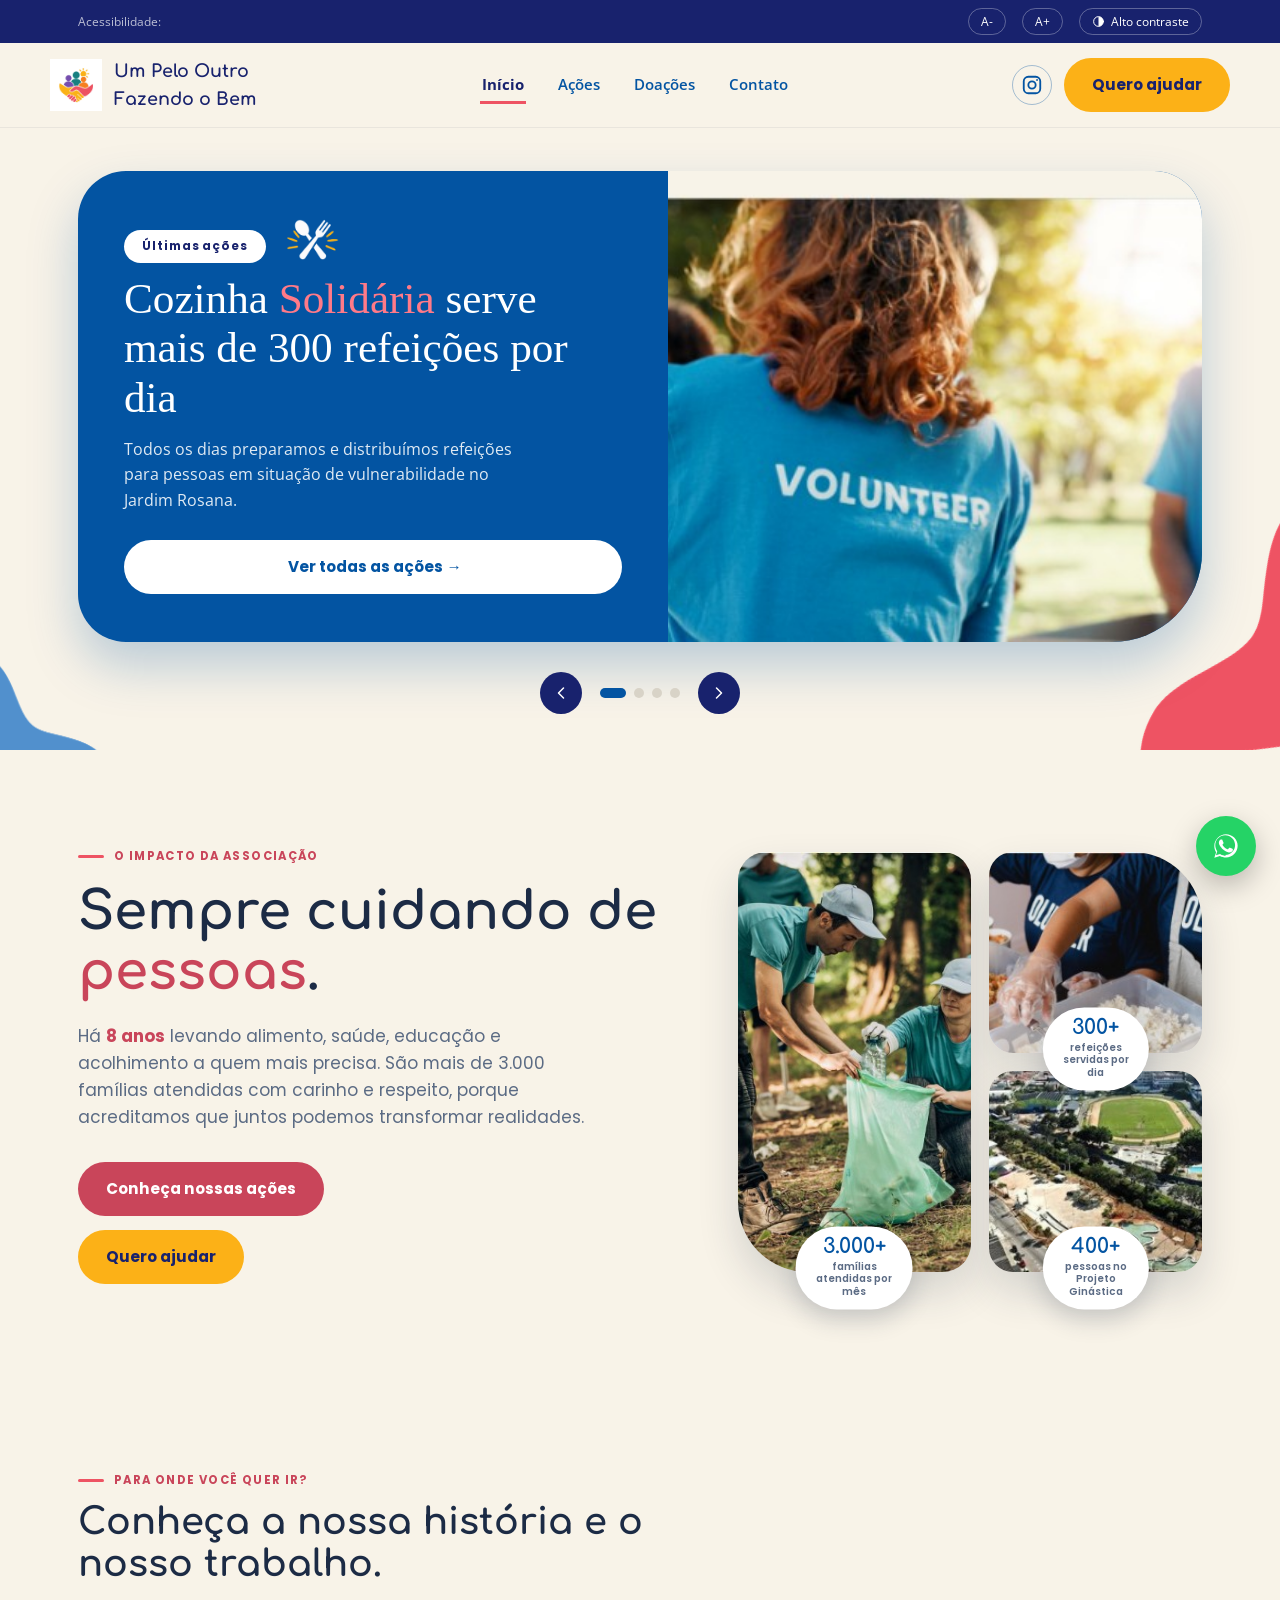
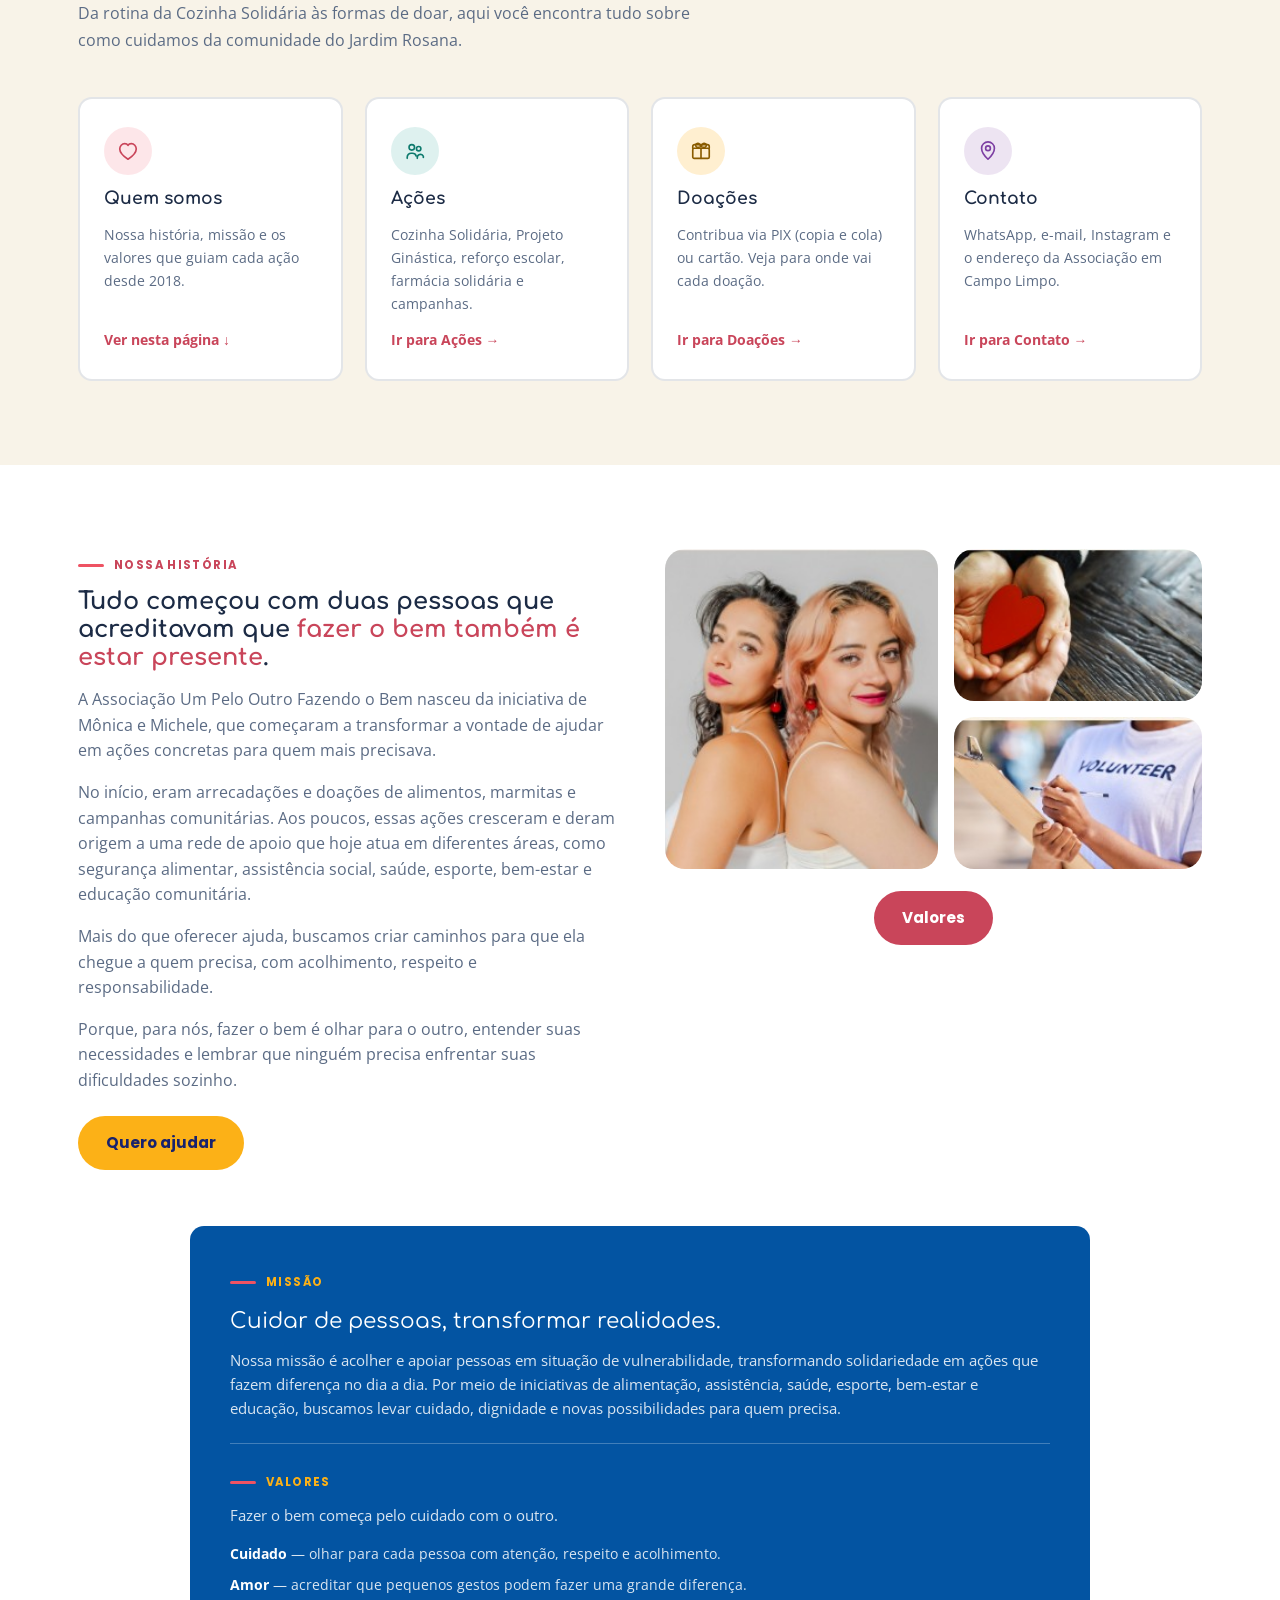
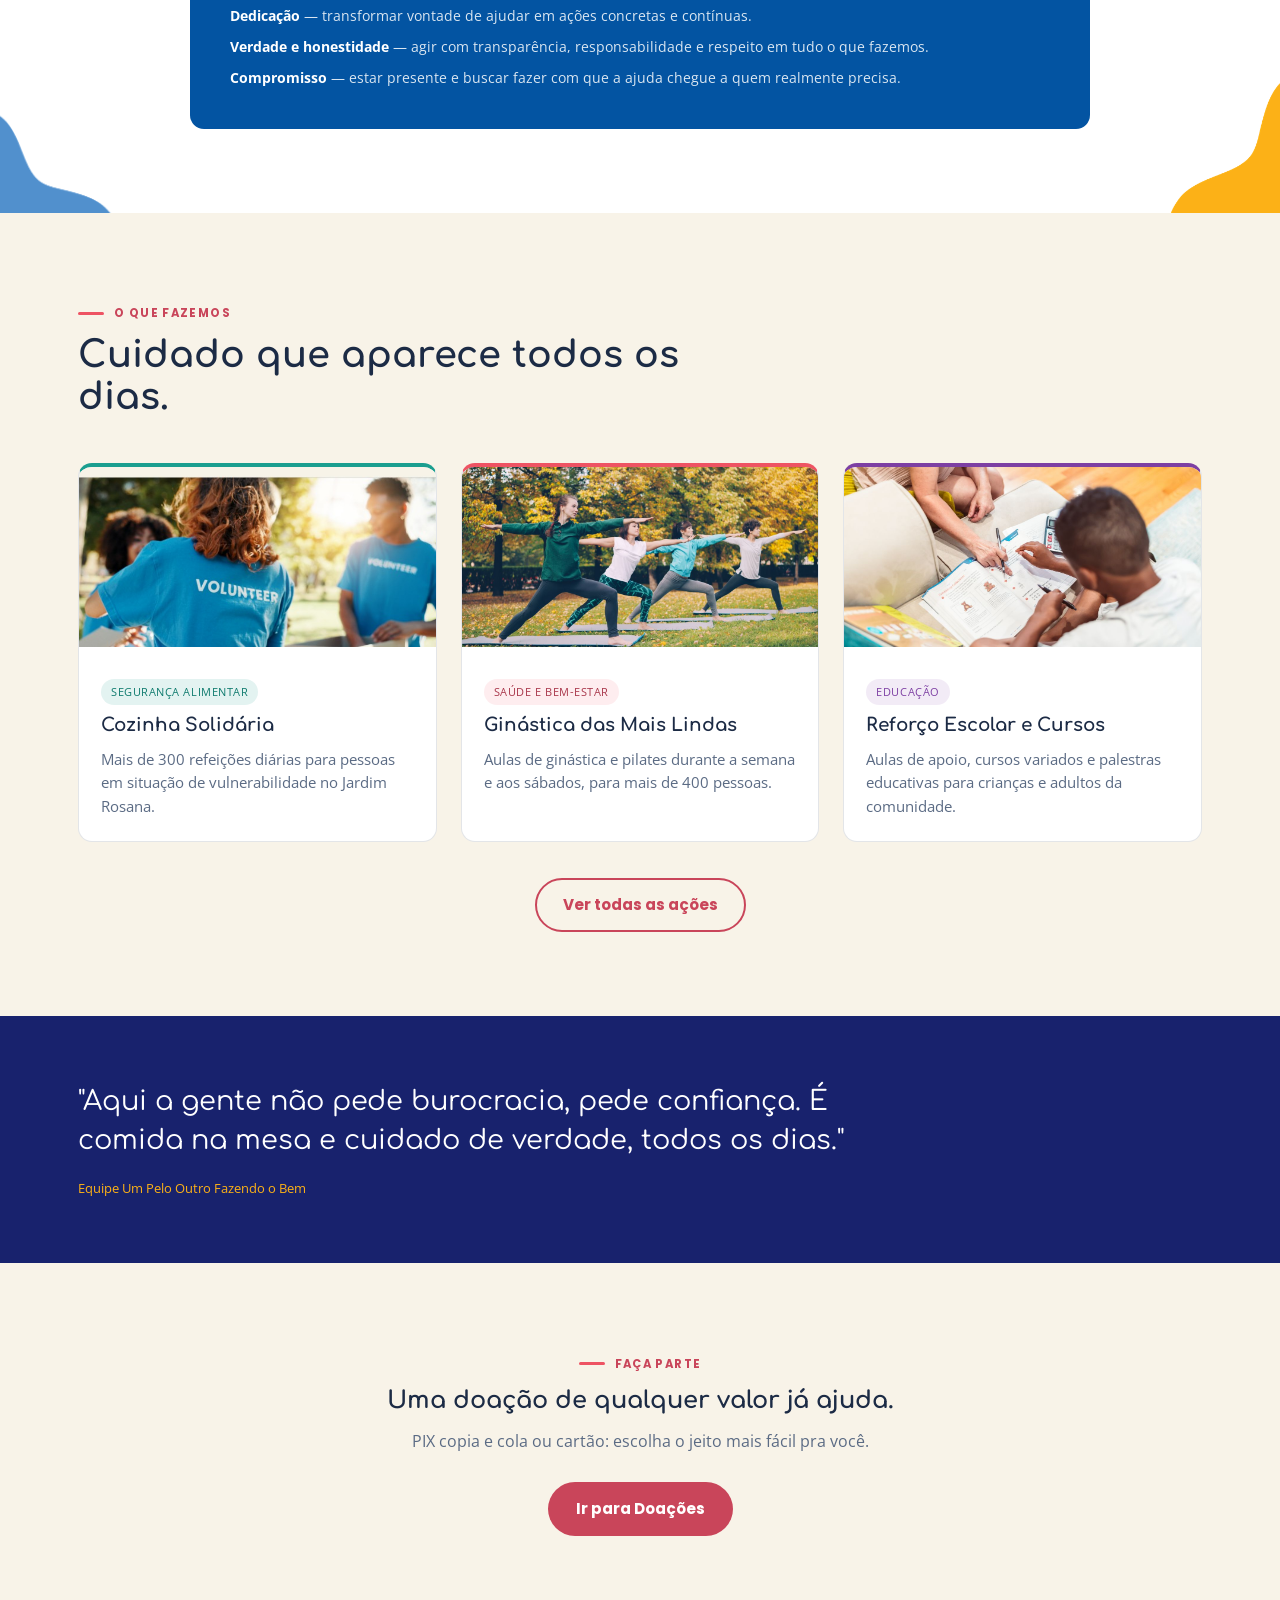
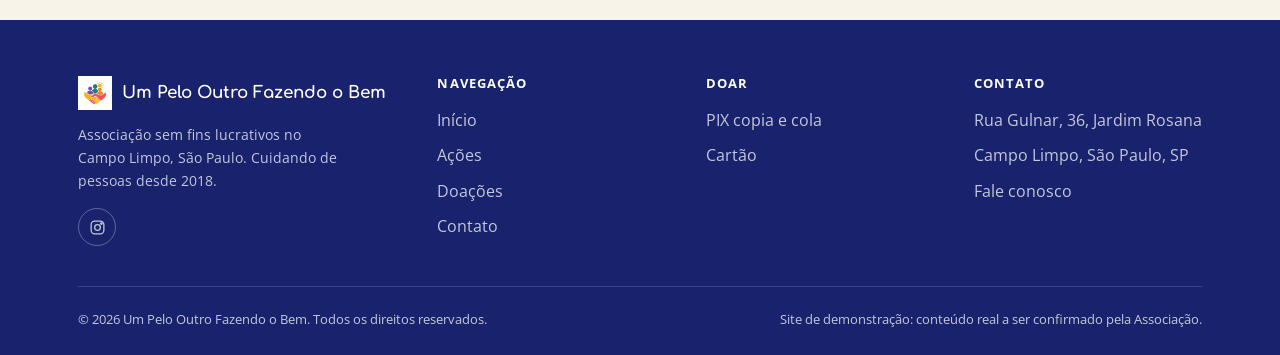
==== commit 471948a2: "Valida nome e sobrenome e dados do cartao antes de enviar a doacao (16 digitos, validade nao vencida" ====
--- a/index.html
+++ b/index.html
@@ -152,16 +152,16 @@
     </div>
     <div class="hero-photos reveal">
       <div class="hero-photo hero-photo-main">
-        <img src="assets/img/fotos/impacto-1.jpg" alt="Voluntários durante ação de cuidado ambiental ao ar livre">
+        <div class="hero-photo-img"><img src="assets/img/fotos/impacto-1.jpg" alt="Voluntários durante ação de cuidado ambiental ao ar livre"></div>
         <span class="hero-photo-badge"><strong>3.000+</strong><small>famílias atendidas por mês</small></span>
       </div>
       <div class="hero-photo-stack">
         <div class="hero-photo">
-          <img src="assets/img/fotos/impacto-2.jpg" alt="Voluntários preparando refeições para doação">
+          <div class="hero-photo-img"><img src="assets/img/fotos/impacto-2.jpg" alt="Voluntários preparando refeições para doação"></div>
           <span class="hero-photo-badge"><strong>300+</strong><small>refeições servidas por dia</small></span>
         </div>
         <div class="hero-photo">
-          <img src="assets/img/fotos/impacto-3.jpg" alt="Vista aérea de um espaço comunitário">
+          <div class="hero-photo-img"><img src="assets/img/fotos/impacto-3.jpg" alt="Vista aérea de um espaço comunitário"></div>
           <span class="hero-photo-badge"><strong>400+</strong><small>pessoas no Projeto Ginástica</small></span>
         </div>
       </div>
--- a/assets/css/style.css
+++ b/assets/css/style.css
@@ -327,8 +327,9 @@
 
 /* colagem de fotos do lado direito, com selos de estatística sobrepostos */
 .hero-photos { display: grid; grid-template-columns: 1.1fr 1fr; gap: 18px; height: 420px; }
-.hero-photo { position: relative; border-radius: var(--radius-lg); overflow: hidden; box-shadow: 0 20px 40px rgba(28,43,69,0.16); }
-.hero-photo img { width: 100%; height: 100%; object-fit: cover; display: block; }
+.hero-photo { position: relative; border-radius: var(--radius-lg); }
+.hero-photo-img { width: 100%; height: 100%; border-radius: inherit; overflow: hidden; box-shadow: 0 20px 40px rgba(28,43,69,0.16); }
+.hero-photo-img img { width: 100%; height: 100%; object-fit: cover; display: block; }
 .hero-photo-main { height: 100%; border-radius: 28px 28px 28px 70px; }
 .hero-photo-stack { display: flex; flex-direction: column; gap: 18px; height: 100%; }
 .hero-photo-stack .hero-photo { flex: 1; border-radius: 24px; }
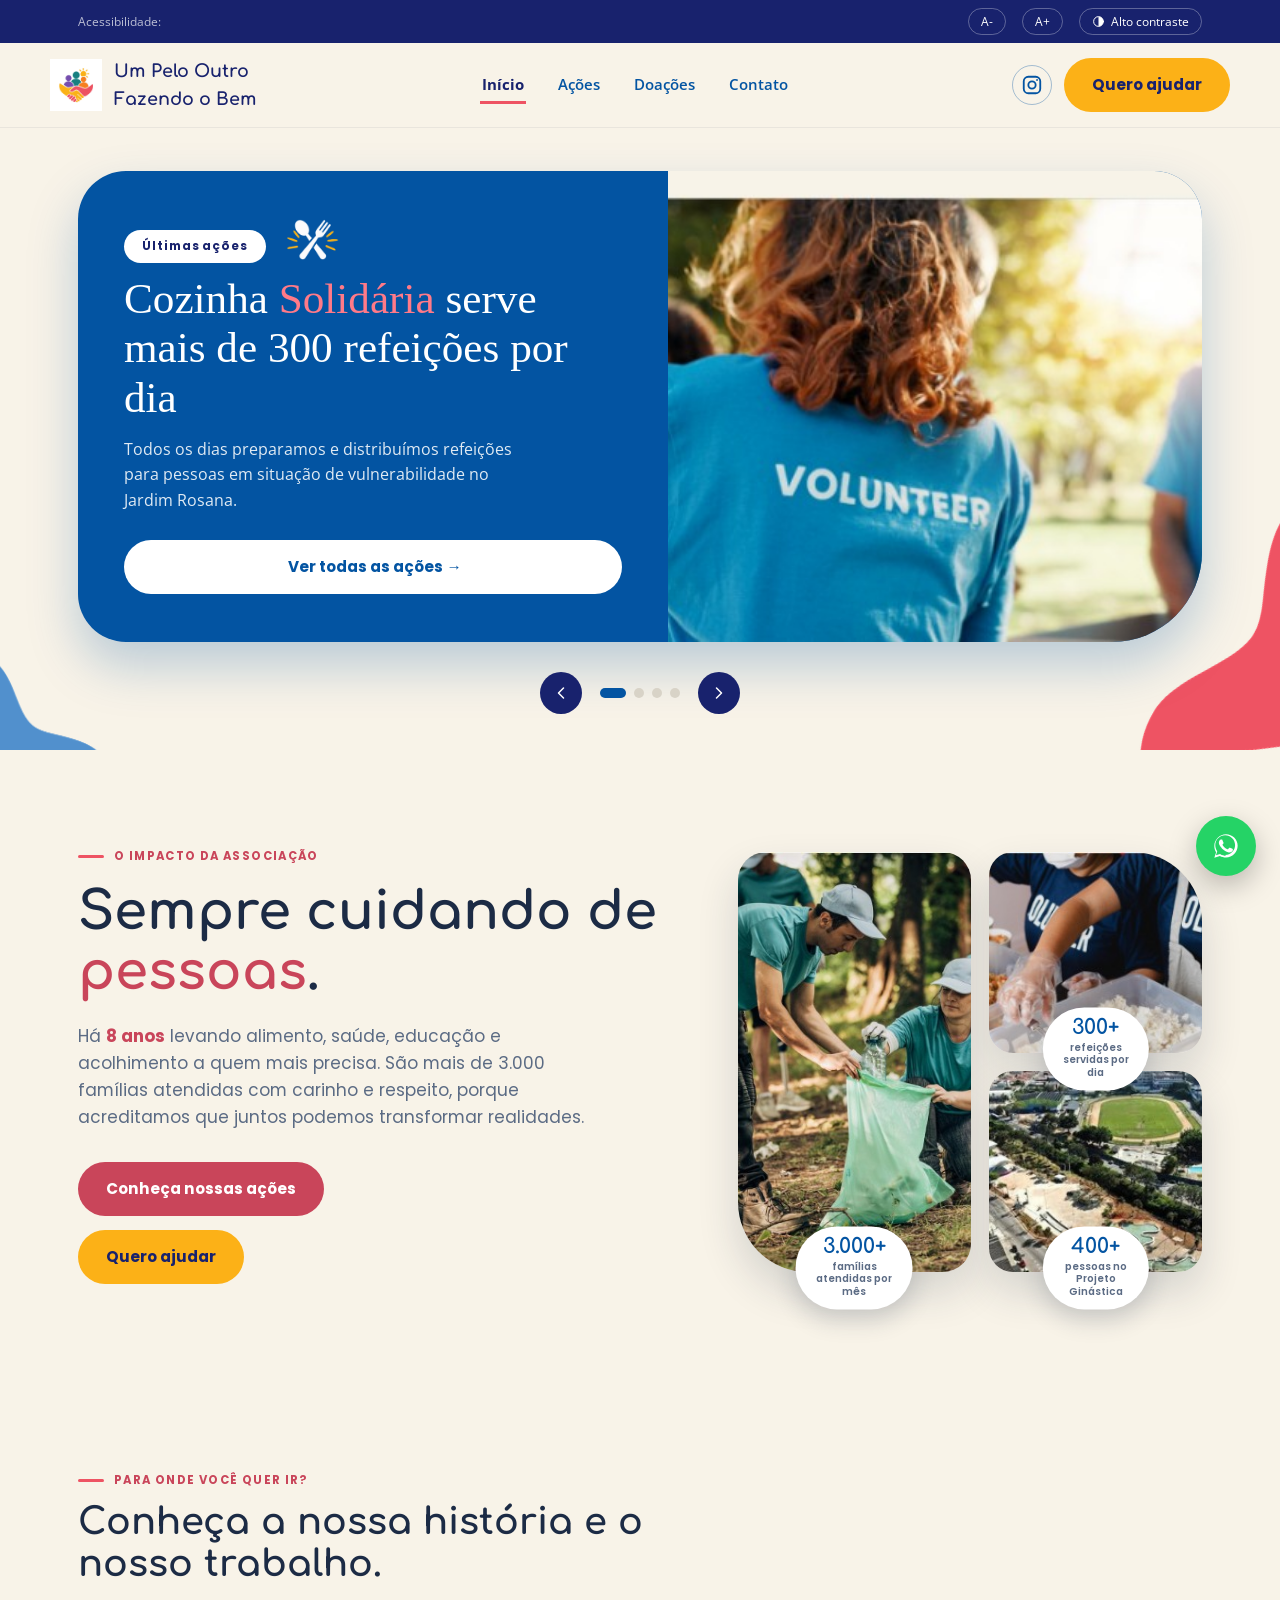
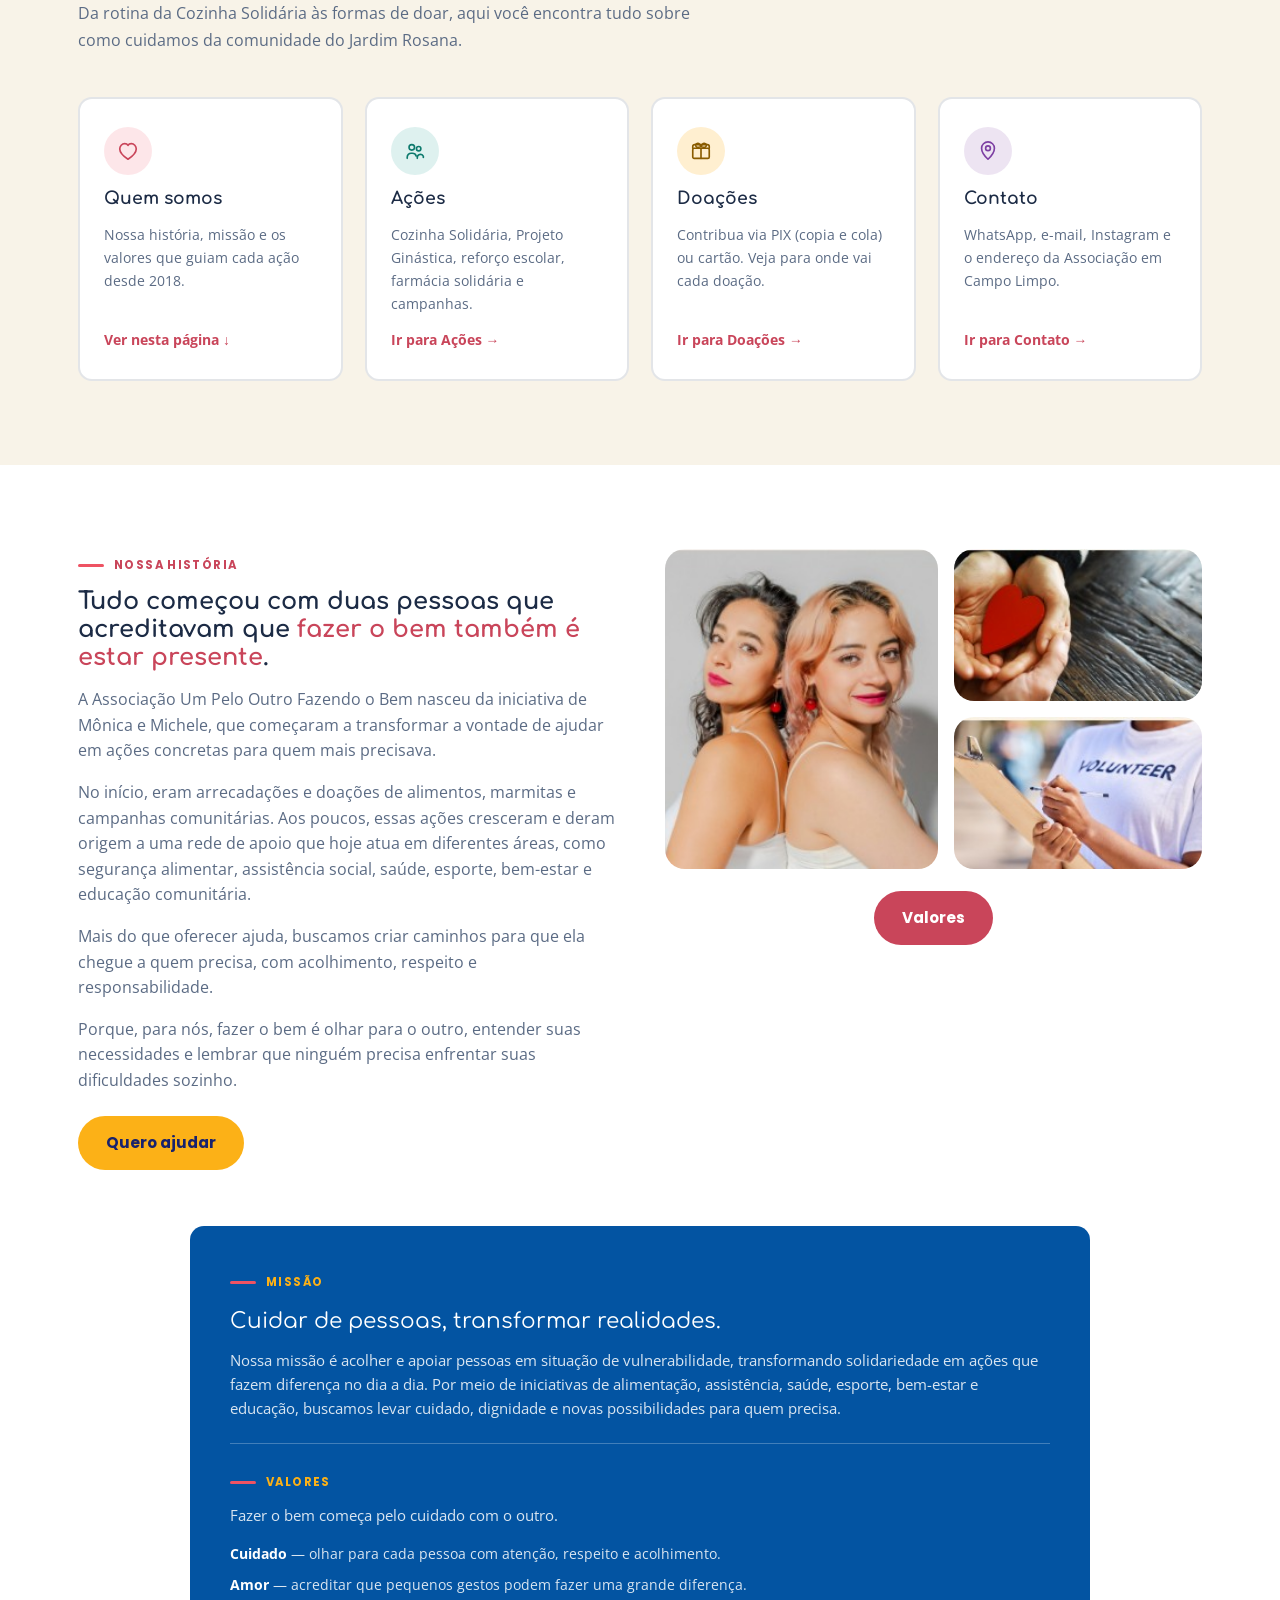
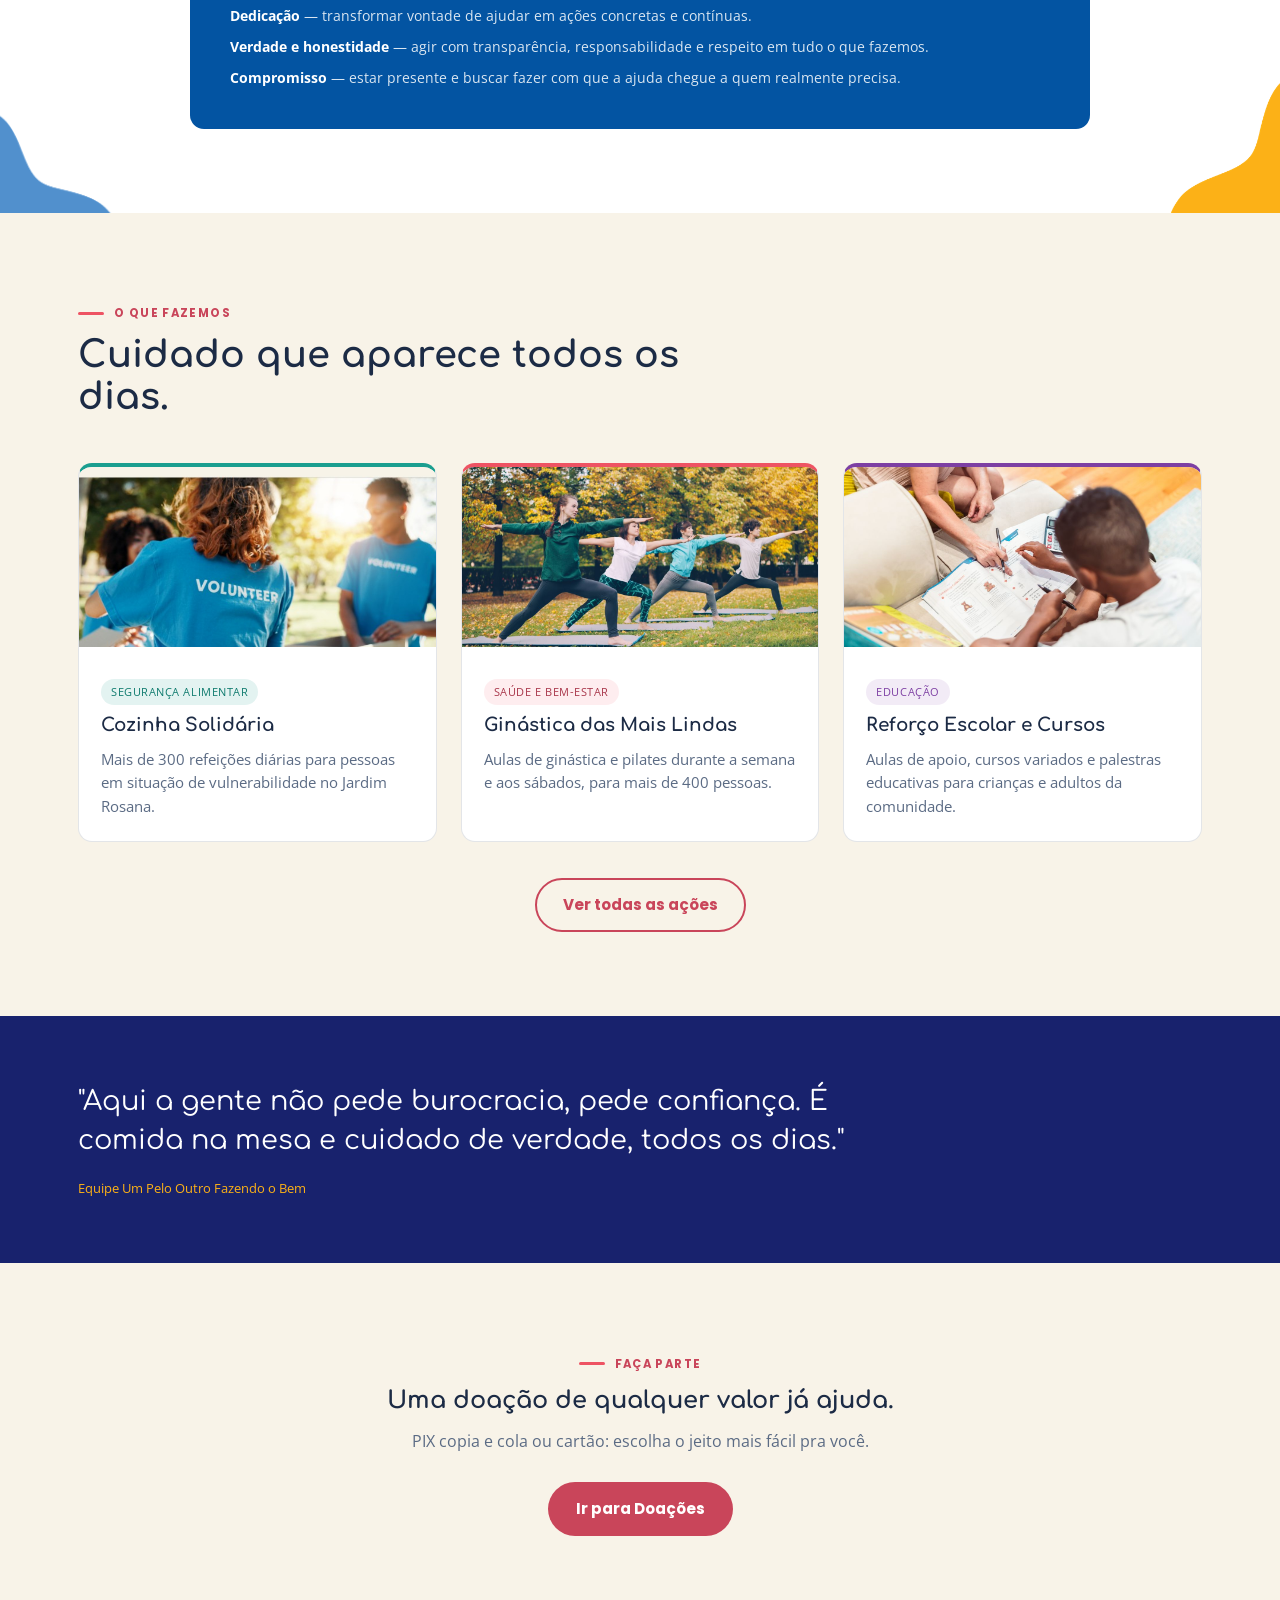
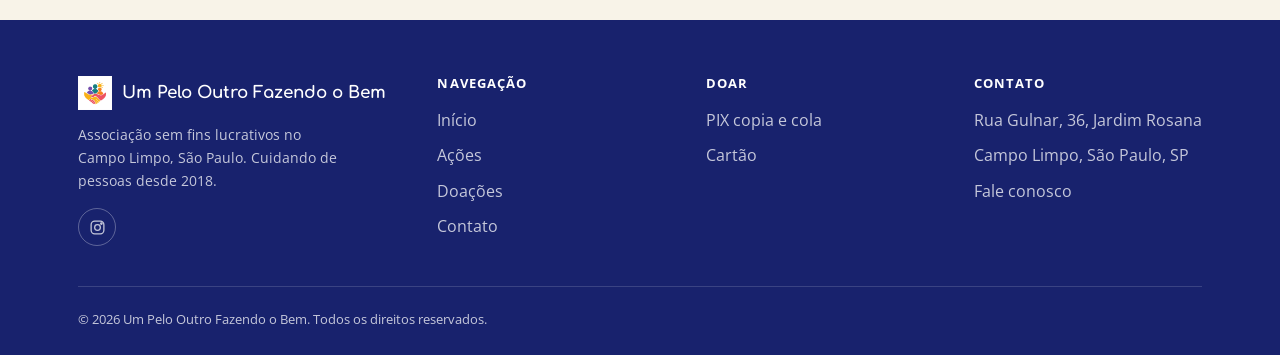
==== commit 30d9eabc: "Corrige animacao da tela de carregamento (bolinha orbitando a bola branca, antes ficava escondida pe" ====
--- a/index.html
+++ b/index.html
@@ -17,7 +17,7 @@
 <!-- ===== TELA DE CARREGAMENTO ===== -->
 <div id="loader" aria-hidden="true">
   <div class="loader-mark">
-    <div class="loader-ring"></div>
+    <div class="loader-ring"><span class="loader-dot"></span></div>
     <img src="assets/img/logo.png" alt="">
   </div>
   <p class="loader-text">Um Pelo Outro <strong>Fazendo o Bem</strong></p>
@@ -332,13 +332,12 @@
     </div>
     <div class="footer-bottom">
       <span>© 2026 Um Pelo Outro Fazendo o Bem. Todos os direitos reservados.</span>
-      <span>Site de demonstração: conteúdo real a ser confirmado pela Associação.</span>
     </div>
   </div>
 </footer>
 
 <!-- ===== BOTÃO FLUTUANTE DE WHATSAPP ===== -->
-<a class="whatsapp-float" href="https://wa.me/5511999999999?text=Ol%C3%A1!%20Vim%20pelo%20site%20e%20gostaria%20de%20saber%20mais." target="_blank" rel="noopener" aria-label="Falar no WhatsApp (abre nova aba)">
+<a class="whatsapp-float" href="https://wa.me/5511953512083?text=Ol%C3%A1!%20Vim%20pelo%20site%20e%20gostaria%20de%20saber%20mais." target="_blank" rel="noopener" aria-label="Falar no WhatsApp (abre nova aba)">
   <svg viewBox="0 0 24 24" fill="currentColor" aria-hidden="true"><path d="M17.5 14.4c-.3-.1-1.7-.8-2-.9-.3-.1-.5-.1-.7.1-.2.3-.8.9-1 1.1-.2.2-.3.2-.6.1-.3-.1-1.3-.5-2.4-1.5-.9-.8-1.5-1.8-1.7-2.1-.2-.3 0-.5.1-.6.1-.1.3-.3.4-.5.1-.1.2-.3.3-.4.1-.2 0-.3 0-.5 0-.1-.7-1.6-.9-2.2-.2-.5-.5-.5-.7-.5h-.6c-.2 0-.5.1-.8.4-.3.3-1 1-1 2.4s1 2.8 1.2 3c.1.2 2.1 3.2 5 4.4.7.3 1.3.5 1.7.6.7.2 1.4.2 1.9.1.6-.1 1.7-.7 2-1.4.2-.6.2-1.2.2-1.3-.1-.1-.3-.2-.5-.3z"/><path d="M12 2C6.5 2 2 6.5 2 12c0 1.9.5 3.7 1.5 5.3L2 22l4.8-1.5c1.5.8 3.3 1.3 5.2 1.3 5.5 0 10-4.5 10-10S17.5 2 12 2zm0 18.3c-1.7 0-3.4-.5-4.8-1.3l-.3-.2-3.5 1.1 1.1-3.4-.2-.3c-1-1.5-1.5-3.2-1.5-5 0-4.7 3.8-8.5 8.5-8.5s8.5 3.8 8.5 8.5-3.8 8.6-8.5 8.6z"/></svg>
 </a>
 
--- a/assets/css/style.css
+++ b/assets/css/style.css
@@ -175,13 +175,14 @@
   transition: opacity 0.5s ease, visibility 0.5s ease;
 }
 #loader.hidden { opacity: 0; visibility: hidden; pointer-events: none; }
-.loader-mark { width: 92px; height: 92px; border-radius: 50%; display: flex; align-items: center; justify-content: center; background: var(--white); position: relative; overflow: hidden; }
+.loader-mark { width: 92px; height: 92px; border-radius: 50%; display: flex; align-items: center; justify-content: center; background: var(--white); position: relative; }
 .loader-mark img { width: 56px; height: 56px; object-fit: contain; }
-.loader-ring { position: absolute; inset: -10px; border-radius: 50%; border: 3px solid rgba(252,177,23,0.25); border-top-color: var(--gold); animation: spin 0.9s linear infinite; }
+.loader-ring { position: absolute; inset: -10px; border-radius: 50%; animation: spin 1.1s linear infinite; }
+.loader-dot { position: absolute; top: -2px; left: 50%; width: 11px; height: 11px; margin-left: -5.5px; border-radius: 50%; background: var(--gold); box-shadow: 0 0 8px rgba(252,177,23,0.75); }
 @keyframes spin { to { transform: rotate(360deg); } }
 .loader-text { font-family: var(--font-body); font-size: 0.78rem; letter-spacing: 0.1em; text-transform: uppercase; color: rgba(255,255,255,0.75); }
 .loader-text strong { color: var(--gold); }
-@media (prefers-reduced-motion: reduce) { .loader-ring { animation: none; border-top-color: rgba(252,177,23,0.6); } }
+@media (prefers-reduced-motion: reduce) { .loader-ring { animation: none; } }
 
 /* --- barra de acessibilidade --- */
 .a11y-bar { background: var(--navy-deep); color: var(--white); font-size: 0.78rem; }
@@ -238,7 +239,7 @@
 .spotlight .blob-bl { bottom: -26px; left: -34px; width: 150px; }
 #quem-somos .blob-bl { bottom: -18px; left: -28px; width: 150px; }
 #quem-somos .blob-br { bottom: -18px; right: -26px; width: 140px; }
-.page-hero .blob-tr { top: -26px; right: -18px; width: 130px; }
+.page-hero .blob-tr { top: -26px; right: -18px; width: 130px; transform: rotate(180deg); }
 .page-hero .blob-bl { bottom: -26px; left: -18px; width: 120px; }
 
 /* --- SPOTLIGHT (carrossel) — cartão azul royal bem arredondado sobre fundo creme --- */
@@ -457,6 +458,10 @@
 .project-tag.tag-purple { color: var(--purple); background: rgba(125,63,163,0.10); }
 .project-tag.tag-orange { color: #a84800; background: rgba(240,122,46,0.12); }
 .project-tag.tag-gold   { color: #7d5900; background: rgba(252,177,23,0.16); }
+
+.project-card[data-gallery] { cursor: pointer; }
+.project-gallery-hint { display: inline-flex; align-items: center; gap: 6px; font-size: 0.86rem; font-weight: 700; color: var(--coral-action); margin-top: 12px; }
+.project-card[data-gallery]:hover .project-gallery-hint { color: var(--coral-dark); }
 
 /* --- QUOTE BAND --- */
 .quote-band { background: var(--navy-deep); color: var(--white); padding: 66px 0; }
@@ -510,6 +515,23 @@
 .pix-copy-btn:hover { background: var(--coral-dark); }
 .pix-copy-btn.copied { background: #2f8f52; }
 
+/* --- BLOCO "OUTRAS FORMAS DE AJUDAR" (doações) --- */
+.support-banner {
+  background: var(--navy); color: var(--white); border-radius: var(--radius);
+  padding: 44px; display: flex; align-items: center; justify-content: space-between;
+  gap: 32px; flex-wrap: wrap; position: relative; overflow: hidden;
+}
+.support-banner-text { flex: 1; min-width: 260px; }
+.support-banner h2 { color: var(--white); margin-top: 10px; font-size: clamp(1.3rem, 2.4vw, 1.7rem); }
+.support-banner p { color: rgba(255,255,255,0.85); margin-top: 12px; max-width: 54ch; }
+.support-banner-actions { display: flex; gap: 14px; flex-wrap: wrap; }
+.support-banner .btn.copied { background: #2f8f52; color: var(--white); }
+@media (max-width: 760px) {
+  .support-banner { flex-direction: column; align-items: flex-start; padding: 32px 26px; }
+  .support-banner-actions { width: 100%; }
+  .support-banner-actions .btn { flex: 1; }
+}
+
 .card-preview { border-radius: var(--radius-sm); border: 1px solid var(--border); background: var(--cream); padding: 16px; display: flex; align-items: center; gap: 12px; margin-bottom: 6px; }
 .card-preview svg { width: 34px; height: 24px; flex-shrink: 0; }
 
@@ -517,6 +539,38 @@
 .whatsapp-float { position: fixed; bottom: 24px; right: 24px; z-index: 80; background: #25D366; color: #fff; width: 60px; height: 60px; border-radius: 50%; display: flex; align-items: center; justify-content: center; box-shadow: 0 10px 28px rgba(0,0,0,0.25); transition: transform 0.15s ease; }
 .whatsapp-float:hover { transform: scale(1.1); }
 .whatsapp-float svg { width: 28px; height: 28px; }
+
+/* --- GALERIA EM POP-UP (cards de ação) --- */
+.gallery-modal { position: fixed; inset: 0; z-index: 200; display: none; align-items: center; justify-content: center; padding: 24px; }
+.gallery-modal.open { display: flex; }
+.gallery-modal-overlay { position: absolute; inset: 0; background: rgba(20,17,12,0.6); }
+.gallery-modal-dialog {
+  position: relative; background: var(--white); border-radius: var(--radius);
+  max-width: 640px; width: 100%; max-height: 85vh; overflow-y: auto;
+  padding: 44px 40px; z-index: 1; box-shadow: 0 30px 60px rgba(0,0,0,0.3);
+}
+.gallery-modal-close {
+  position: absolute; top: 16px; right: 16px; width: 38px; height: 38px; border-radius: 50%;
+  border: none; background: var(--cream); color: var(--ink);
+  display: flex; align-items: center; justify-content: center;
+}
+.gallery-modal-close:hover { background: var(--border); }
+.gallery-modal-dialog h3 { margin-top: 10px; font-size: 1.5rem; }
+.gallery-modal-body { margin-top: 18px; }
+.gallery-modal-body p { color: var(--ink-soft); font-size: 0.95rem; }
+.gallery-modal-placeholder { margin-top: 18px; display: grid; grid-template-columns: repeat(2, 1fr); gap: 14px; }
+.gallery-modal-placeholder-item {
+  aspect-ratio: 1; background: var(--cream); border-radius: var(--radius-sm);
+  border: 1.5px dashed var(--border); color: var(--ink-soft);
+  display: flex; flex-direction: column; align-items: center; justify-content: center; gap: 8px;
+  font-size: 0.78rem; text-align: center; padding: 14px;
+}
+.gallery-modal-placeholder-item .icon { width: 26px; height: 26px; color: var(--coral-action); }
+body.gallery-open { overflow: hidden; }
+@media (max-width: 560px) {
+  .gallery-modal-dialog { padding: 36px 24px; }
+  .gallery-modal-placeholder { grid-template-columns: 1fr; }
+}
 
 /* --- FOOTER --- */
 .site-footer { background: var(--navy-deep); color: rgba(255,255,255,0.75); padding: 56px 0 26px; }
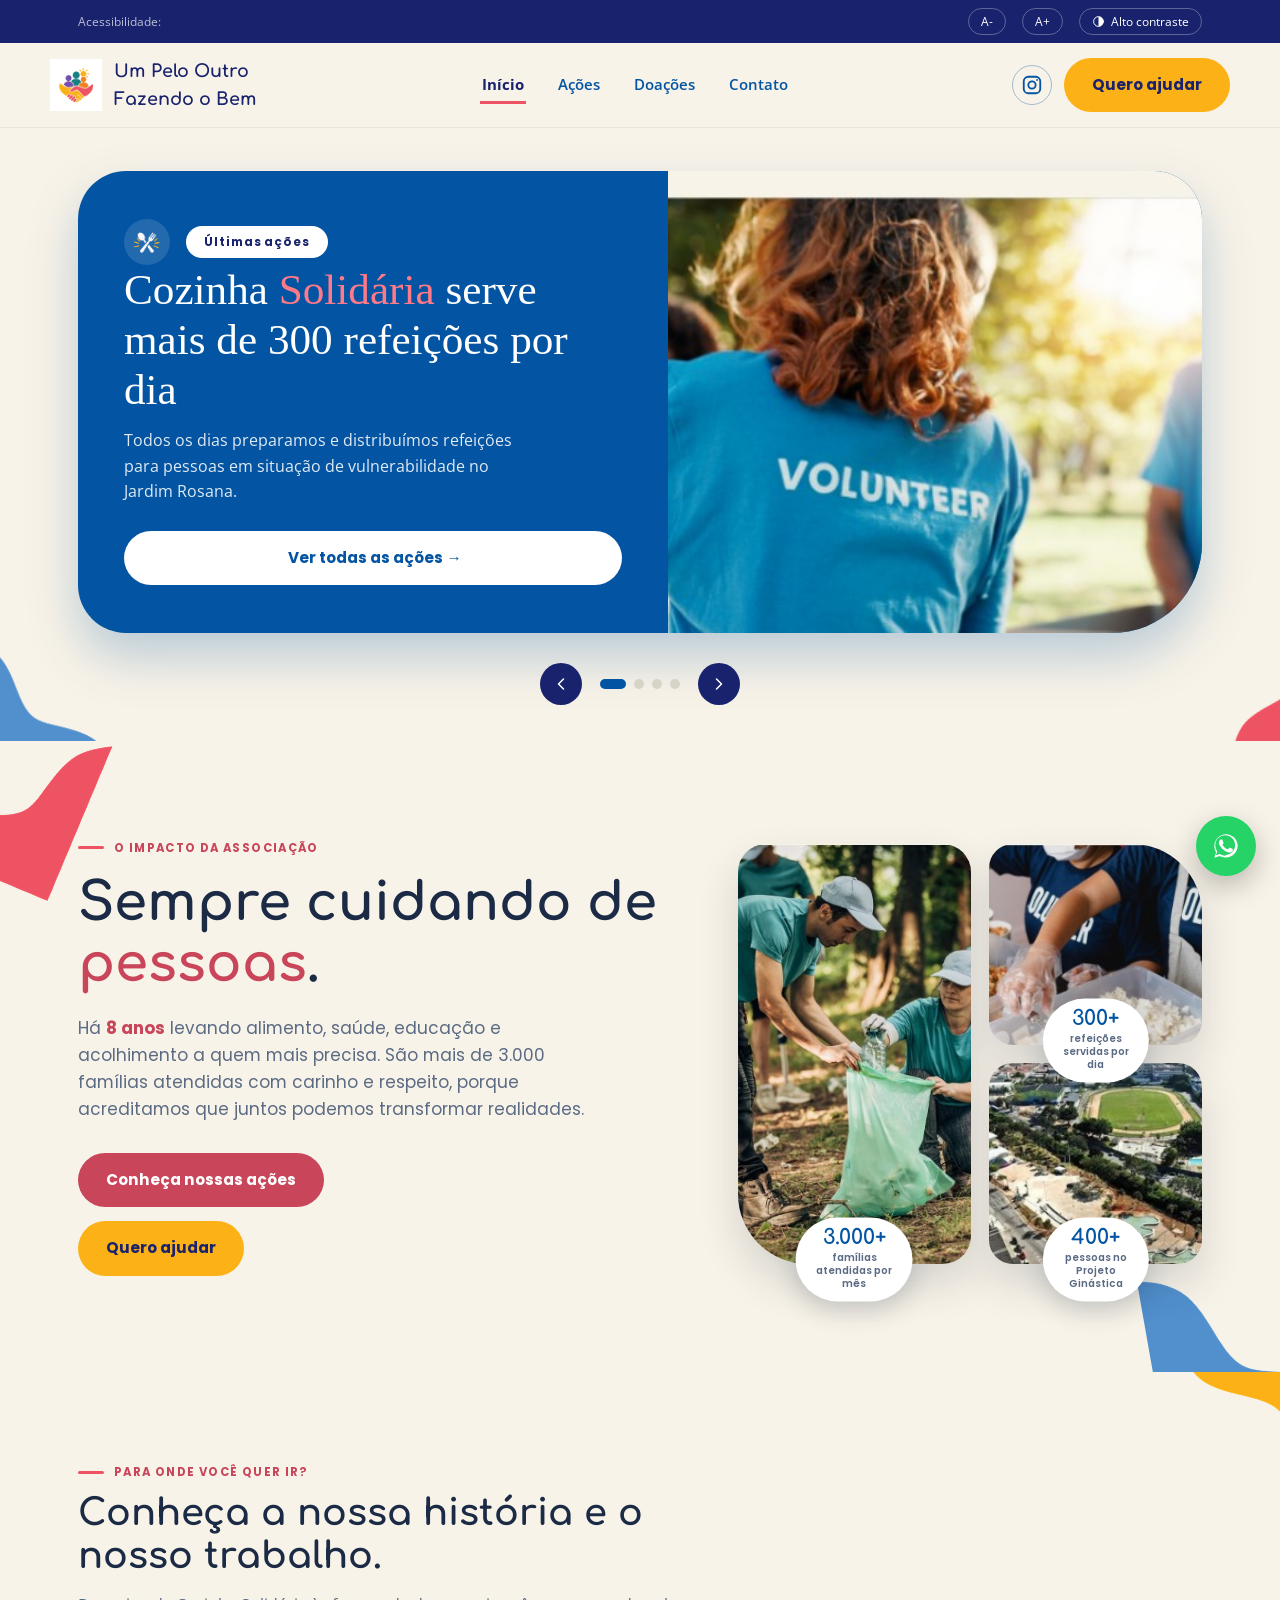
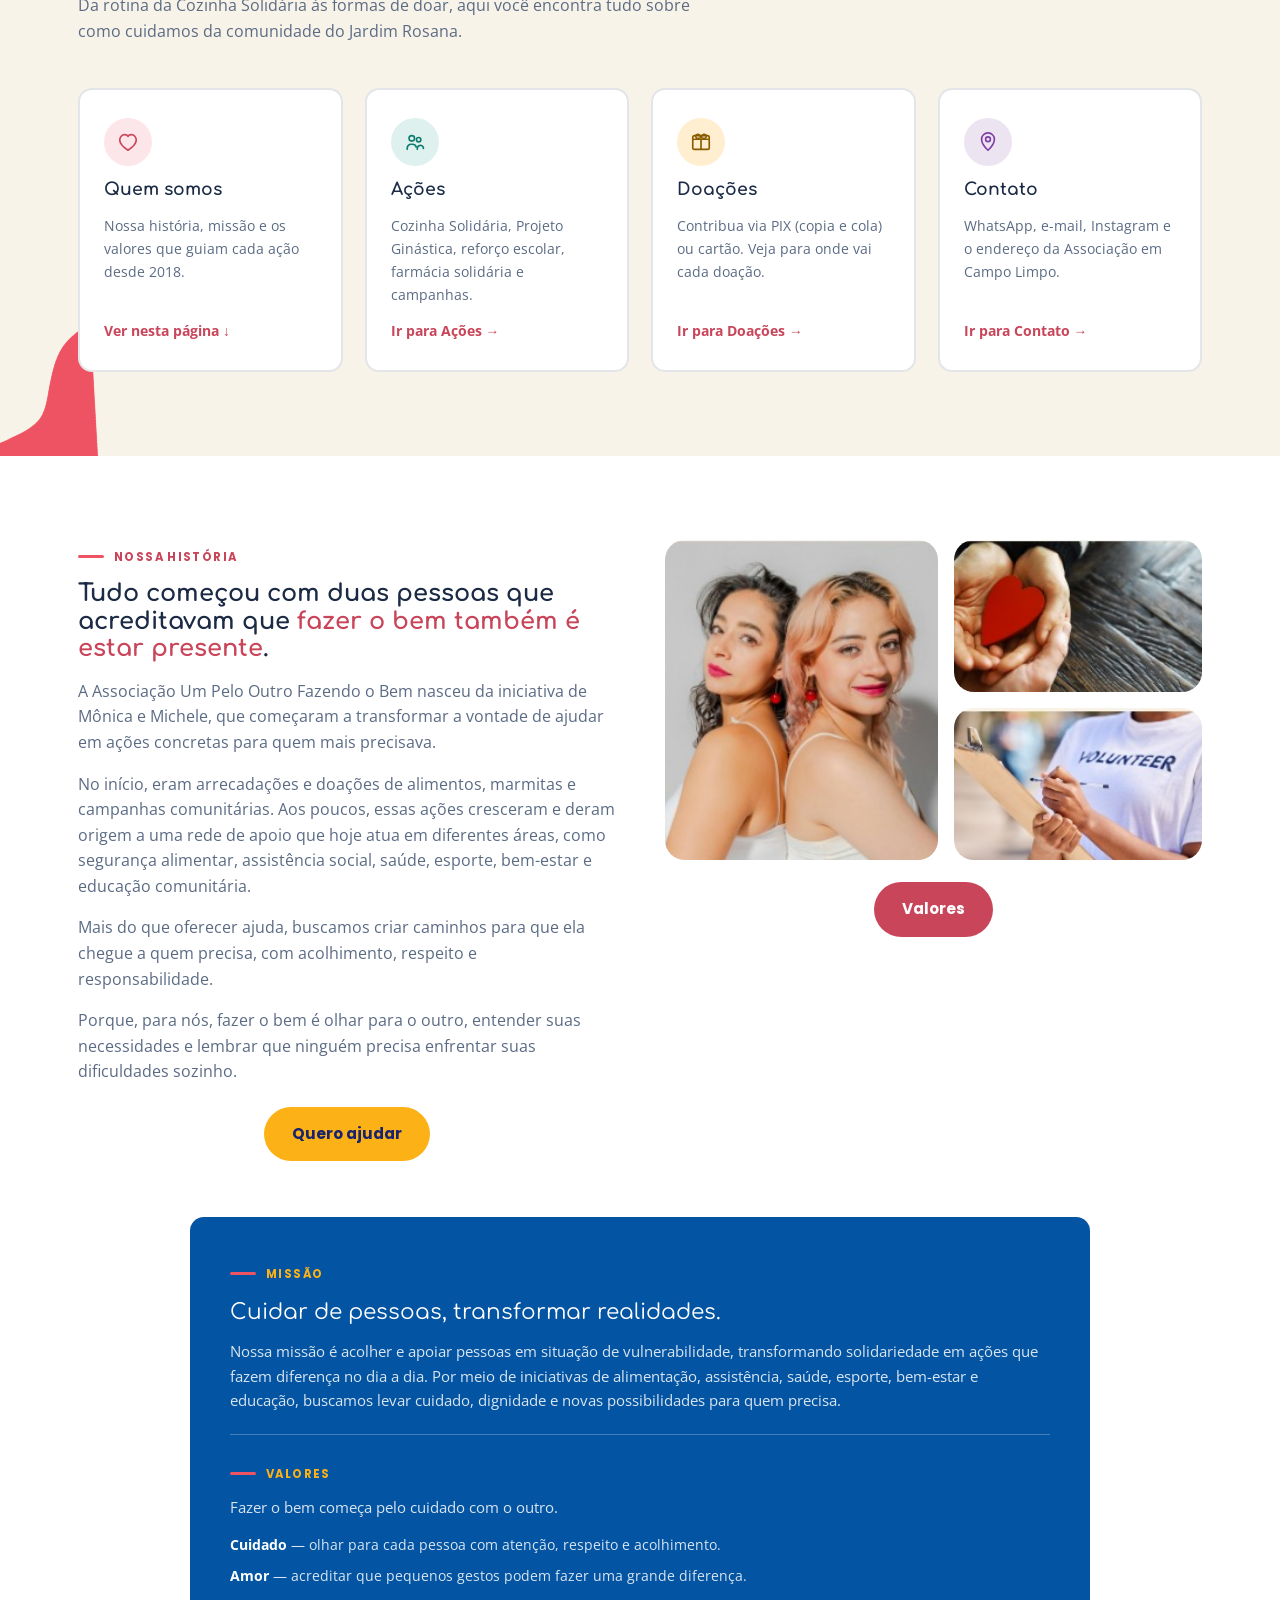
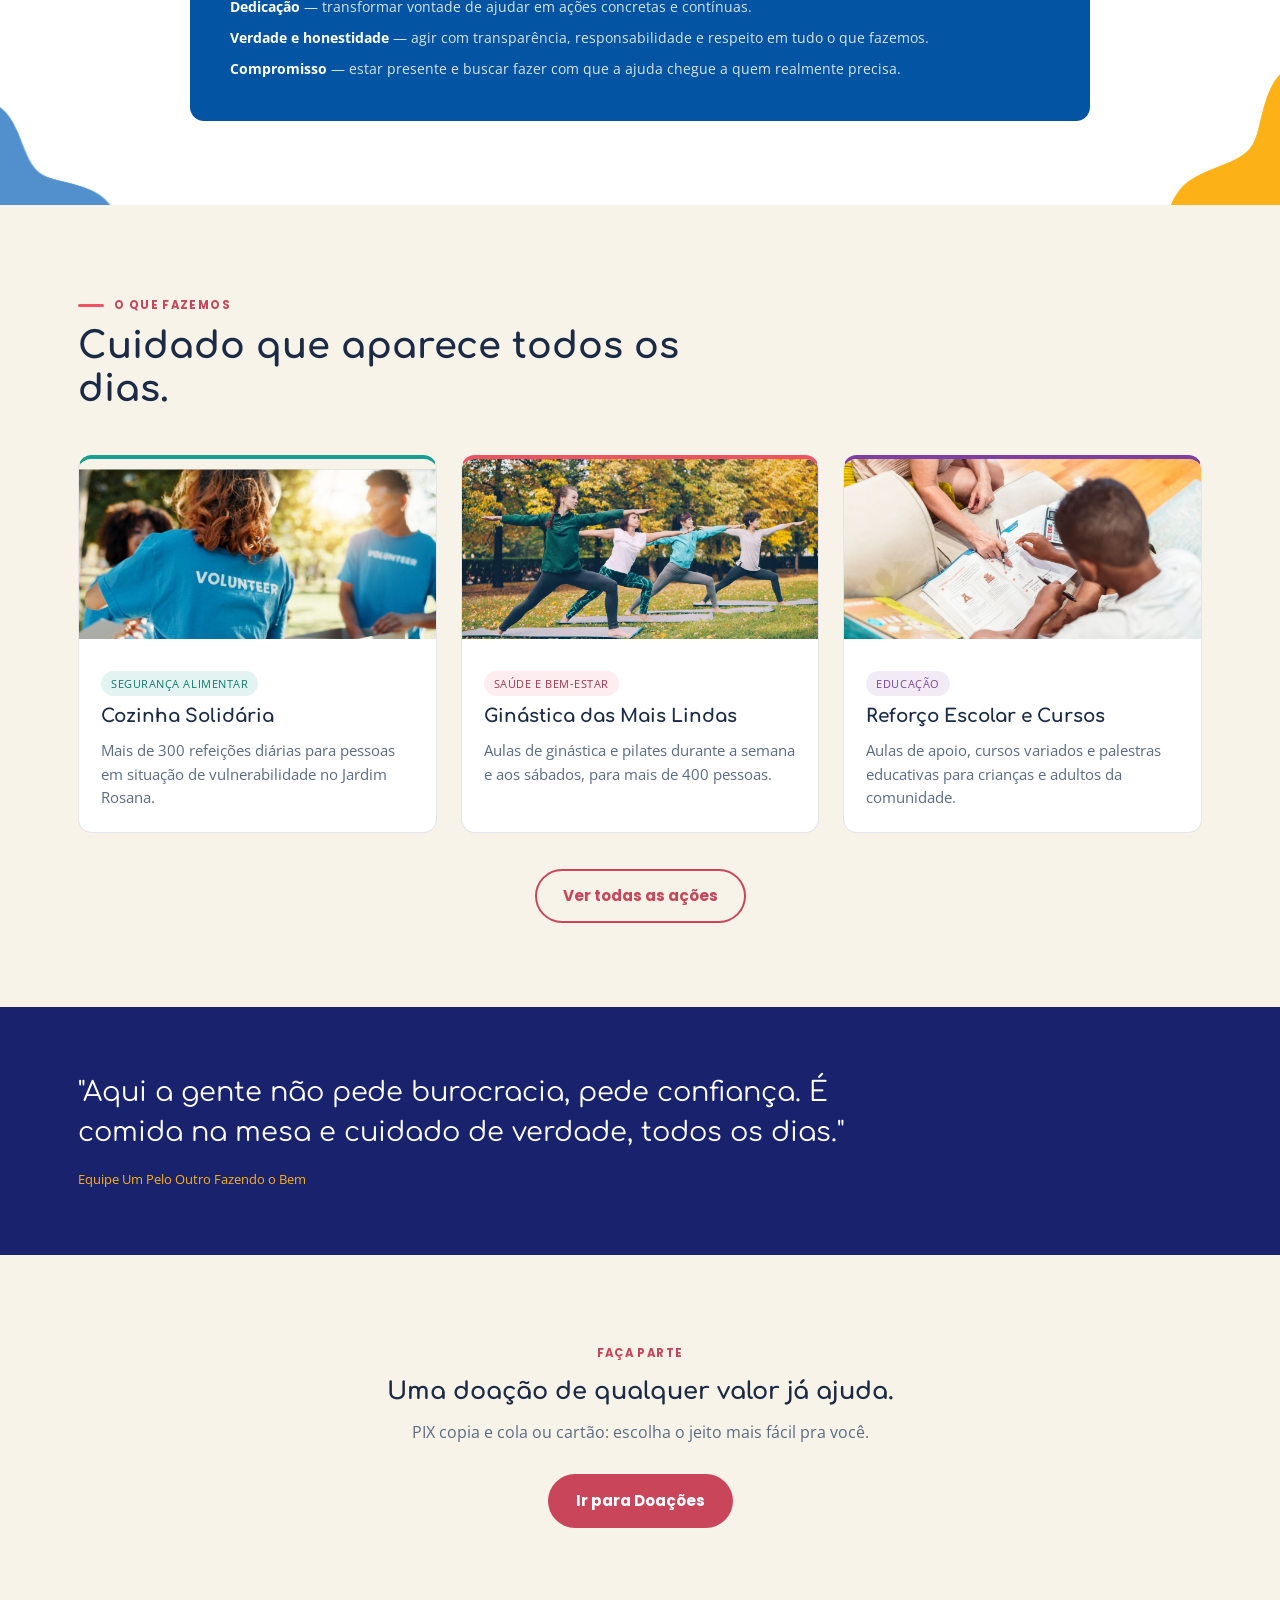
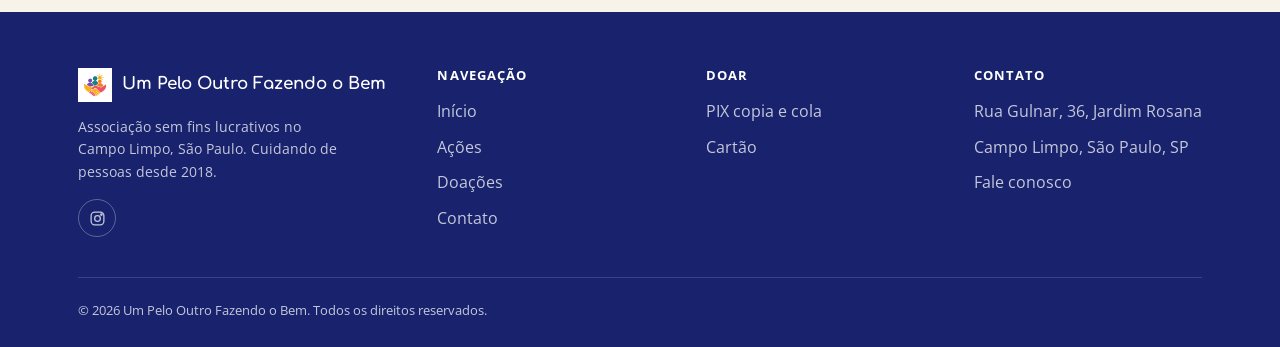
==== commit f427ec62: "Ajustes visuais: blobs no hero/impacto e mapa, QR Code PIX, correcao do blob de acoes e remocao do t" ====
--- a/index.html
+++ b/index.html
@@ -71,8 +71,8 @@
       <article class="spotlight-slide is-active" aria-hidden="false" role="group" aria-roledescription="slide" aria-label="Ação 1 de 4">
         <div class="spotlight-body">
           <div class="spotlight-top-row">
+            <img class="spotlight-doodle" src="assets/img/garfo-colher.png" alt="" aria-hidden="true">
             <span class="eyebrow">Últimas ações</span>
-            <img class="spotlight-doodle" src="assets/img/garfo-colher.png" alt="" aria-hidden="true">
           </div>
           <h2>Cozinha <span class="accent">Solidária</span> serve mais de 300 refeições por dia</h2>
           <p>Todos os dias preparamos e distribuímos refeições para pessoas em situação de vulnerabilidade no Jardim Rosana.</p>
@@ -140,6 +140,8 @@
 
 <!-- ===== HERO / IMPACTO ===== -->
 <section class="hero">
+  <img class="blob blob-hero-tl" src="assets/img/blob-rosa.png" alt="" aria-hidden="true">
+  <img class="blob blob-hero-br" src="assets/img/blob-azul.png" alt="" aria-hidden="true">
   <div class="container hero-grid">
     <div>
       <span class="eyebrow">O impacto da associação</span>
@@ -170,7 +172,9 @@
 </section>
 
 <!-- ===== MAPA DE NAVEGAÇÃO (HUB / NÓS) ===== -->
-<section>
+<section class="node-section">
+  <img class="blob blob-node-tr" src="assets/img/blob-amarelo.png" alt="" aria-hidden="true">
+  <img class="blob blob-node-bl" src="assets/img/blob-rosa.png" alt="" aria-hidden="true">
   <div class="container">
     <div class="section-head reveal">
       <span class="eyebrow">Para onde você quer ir?</span>
@@ -219,7 +223,7 @@
       <p style="color:var(--ink-soft); margin-top:16px;">No início, eram arrecadações e doações de alimentos, marmitas e campanhas comunitárias. Aos poucos, essas ações cresceram e deram origem a uma rede de apoio que hoje atua em diferentes áreas, como segurança alimentar, assistência social, saúde, esporte, bem-estar e educação comunitária.</p>
       <p style="color:var(--ink-soft); margin-top:16px;">Mais do que oferecer ajuda, buscamos criar caminhos para que ela chegue a quem precisa, com acolhimento, respeito e responsabilidade.</p>
       <p style="color:var(--ink-soft); margin-top:16px;">Porque, para nós, fazer o bem é olhar para o outro, entender suas necessidades e lembrar que ninguém precisa enfrentar suas dificuldades sozinho.</p>
-      <a href="doacoes.html" class="btn btn-gold" style="margin-top:22px;">Quero ajudar</a>
+      <a href="doacoes.html" class="btn btn-gold" style="margin-top:22px; display:block; width:fit-content; margin-left:auto; margin-right:auto;">Quero ajudar</a>
     </div>
     <div class="reveal quemsomos-photos">
       <div class="quemsomos-grid-photos">
@@ -304,7 +308,7 @@
 <!-- ===== CTA FINAL ===== -->
 <section style="text-align:center;">
   <div class="container" style="max-width:640px;">
-    <span class="eyebrow" style="justify-content:center">Faça parte</span>
+    <span class="eyebrow eyebrow-plain" style="justify-content:center">Faça parte</span>
     <h2 class="reveal" style="margin-top:14px;">Uma doação de qualquer valor já ajuda.</h2>
     <p style="color:var(--ink-soft); margin-top:14px;">PIX copia e cola ou cartão: escolha o jeito mais fácil pra você.</p>
     <div style="margin-top:28px;">
--- a/assets/css/style.css
+++ b/assets/css/style.css
@@ -80,6 +80,8 @@
   gap: 10px;
 }
 .eyebrow::before { content: ""; width: 26px; height: 3px; border-radius: 2px; background: var(--coral); display: inline-block; }
+.eyebrow-plain::before { display: none; }
+.eyebrow-plain { gap: 0; }
 .hero .eyebrow,
 .spotlight-body .eyebrow,
 .quote-band .eyebrow,
@@ -235,12 +237,20 @@
 /* --- formas orgânicas decorativas (elementos de canto) --- */
 .blob { position: absolute; z-index: 0; pointer-events: none; user-select: none; }
 .blob-flip { transform: scaleX(-1); }
-.spotlight .blob-br { bottom: -20px; right: -80px; width: 260px; transform: rotate(-18deg); }
+.spotlight .blob-br { bottom: -20px; right: -80px; width: 150px; transform: rotate(-18deg); }
 .spotlight .blob-bl { bottom: -26px; left: -34px; width: 150px; }
 #quem-somos .blob-bl { bottom: -18px; left: -28px; width: 150px; }
 #quem-somos .blob-br { bottom: -18px; right: -26px; width: 140px; }
-.page-hero .blob-tr { top: -26px; right: -18px; width: 130px; transform: rotate(180deg); }
+.page-hero .blob-tr { top: -26px; right: -18px; width: 130px; transform: scaleY(-1); }
+.page-hero .blob-tr.blob-fit { transform: none; }
 .page-hero .blob-bl { bottom: -26px; left: -18px; width: 120px; }
+/* blobs do bloco de impacto (hero) e do mapa de navegação */
+.hero { overflow: hidden; }
+.hero .blob-hero-tl { top: -40px; left: -70px; width: 170px; transform: rotate(12deg); }
+.hero .blob-hero-br { bottom: -60px; right: -70px; width: 200px; transform: rotate(-10deg); }
+.node-section { position: relative; overflow: hidden; }
+.node-section .blob-node-tr { top: -40px; right: -60px; width: 150px; transform: scaleY(-1) rotate(8deg); }
+.node-section .blob-node-bl { bottom: -50px; left: -60px; width: 170px; transform: rotate(-14deg); }
 
 /* --- SPOTLIGHT (carrossel) — cartão azul royal bem arredondado sobre fundo creme --- */
 .spotlight {
@@ -274,7 +284,16 @@
 
 .spotlight-top-row { display: flex; align-items: center; gap: 16px; }
 .spotlight-top-row .eyebrow { margin-bottom: 0; }
-.spotlight-doodle { width: 62px; height: auto; flex-shrink: 0; margin-bottom: 14px; }
+.spotlight-doodle {
+  width: 46px;
+  height: 46px;
+  object-fit: contain;
+  flex-shrink: 0;
+  margin: 0;
+  padding: 7px;
+  background: rgba(255,255,255,0.12);
+  border-radius: 50%;
+}
 
 .spotlight-body h2 { font-family: var(--font-chewy); font-weight: 400; color: var(--white); font-size: clamp(1.9rem, 3.6vw, 2.7rem); margin: 0 0 14px; }
 .spotlight-body p { color: rgba(255,255,255,0.88); max-width: 46ch; margin-bottom: 26px; font-size: 1rem; }
@@ -509,6 +528,9 @@
 .pay-panel { display: none; }
 .pay-panel.active { display: block; }
 
+.pix-qr { display: flex; flex-direction: column; align-items: center; gap: 10px; background: var(--cream); border: 1.5px dashed var(--coral-action); border-radius: var(--radius-sm); padding: 18px; margin-bottom: 16px; }
+.pix-qr img { width: 180px; height: 180px; display: block; background: var(--white); padding: 10px; border-radius: var(--radius-sm); }
+.pix-qr-label { font-size: 0.85rem; color: var(--ink-soft); text-align: center; }
 .pix-box { background: var(--cream); border: 1.5px dashed var(--coral-action); border-radius: var(--radius-sm); padding: 18px; display: flex; align-items: center; gap: 14px; margin-bottom: 16px; }
 .pix-key { font-family: var(--font-body); font-size: 0.92rem; overflow-wrap: anywhere; word-break: normal; flex: 1; }
 .pix-copy-btn { background: var(--coral-action); color: var(--white); border: none; border-radius: 999px; padding: 10px 18px; font-weight: 700; font-size: 0.85rem; white-space: nowrap; flex-shrink: 0; display: inline-flex; align-items: center; gap: 6px; }
@@ -591,6 +613,18 @@
 .page-hero .container { z-index: 1; }
 .page-hero h1 { color: var(--white); margin-top: 12px; font-size: clamp(1.9rem, 3.8vw, 2.6rem); }
 .page-hero p { color: rgba(255,255,255,0.82); margin-top: 12px; max-width: 62ch; }
+.page-hero .hero-icon {
+  display: inline-flex;
+  align-items: center;
+  justify-content: center;
+  width: 56px;
+  height: 56px;
+  margin-bottom: 18px;
+  font-size: 1.7rem;
+  line-height: 1;
+  background: rgba(255,255,255,0.14);
+  border-radius: 50%;
+}
 /* variantes por página */
 body:has(.nav-links a[href="acoes.html"].active) .page-hero    { background: var(--coral-action); }
 body:has(.nav-links a[href="doacoes.html"].active) .page-hero  { background: var(--navy-deep); }
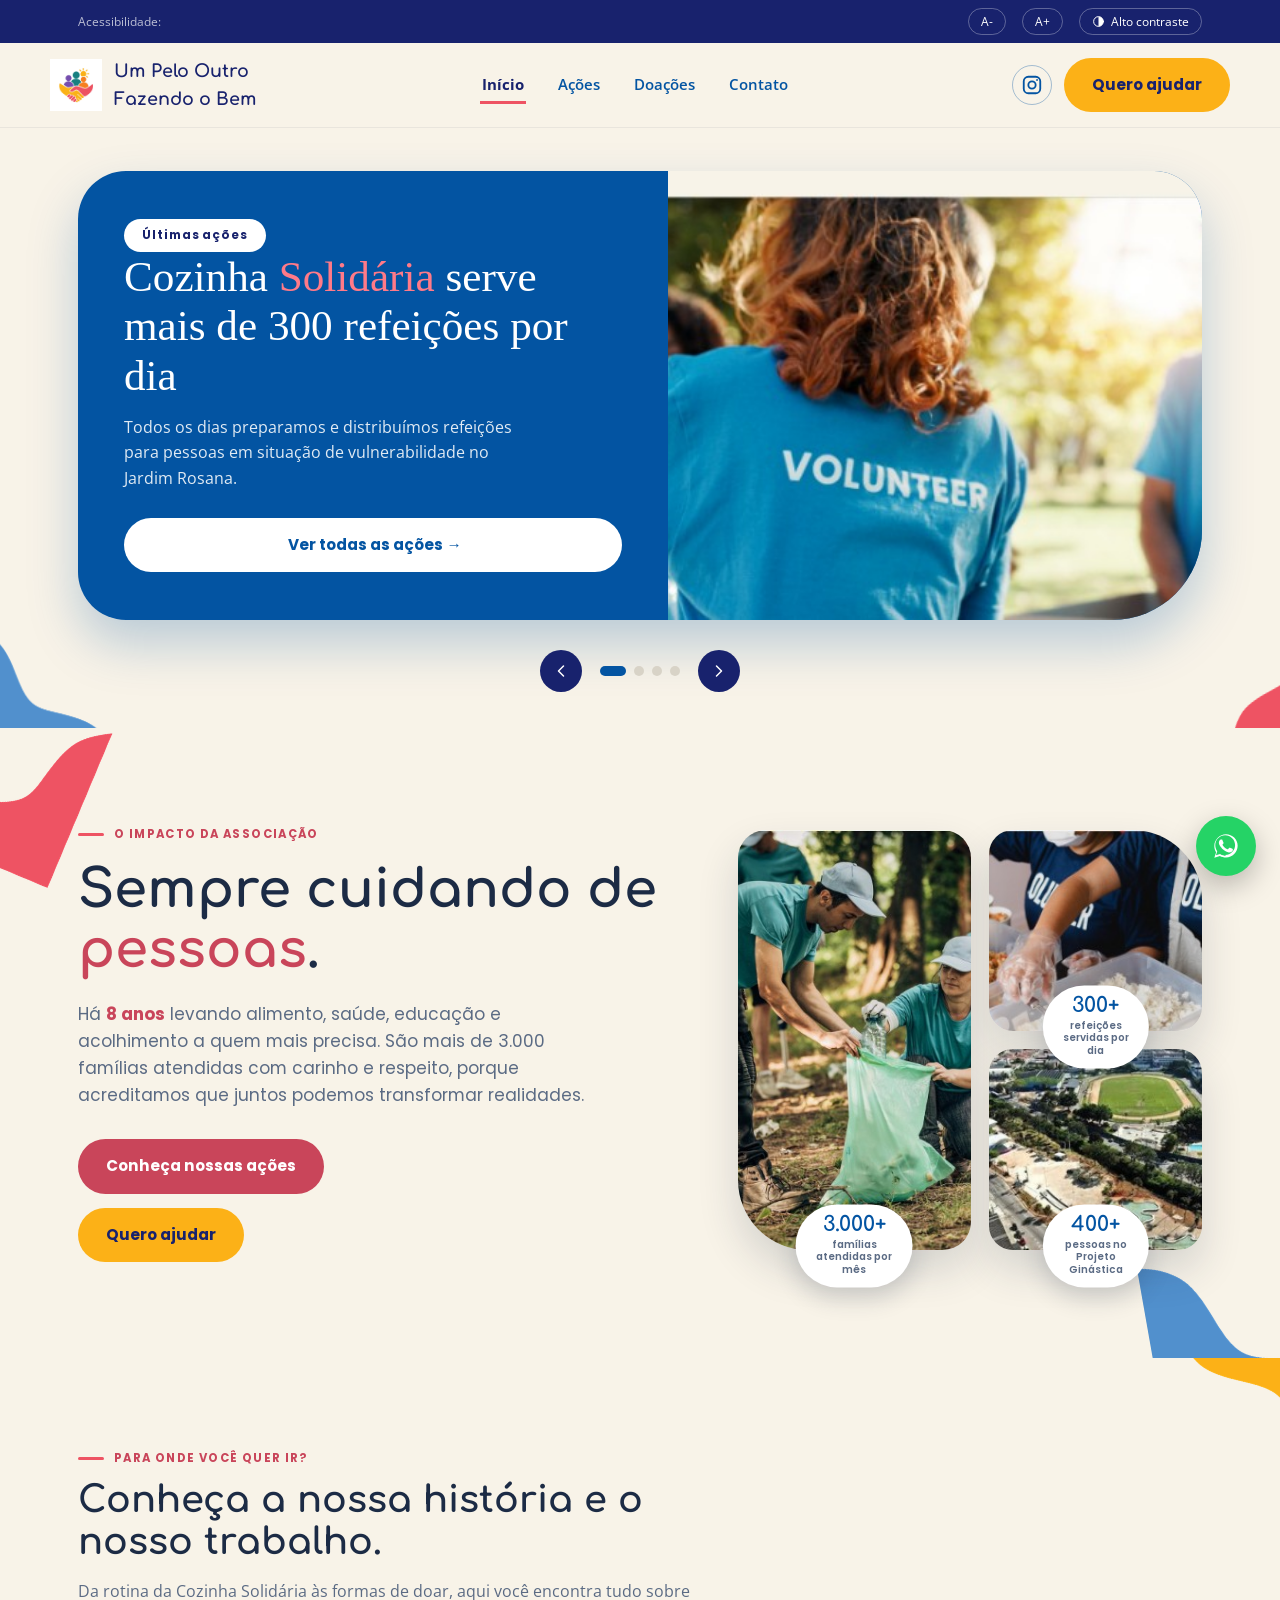
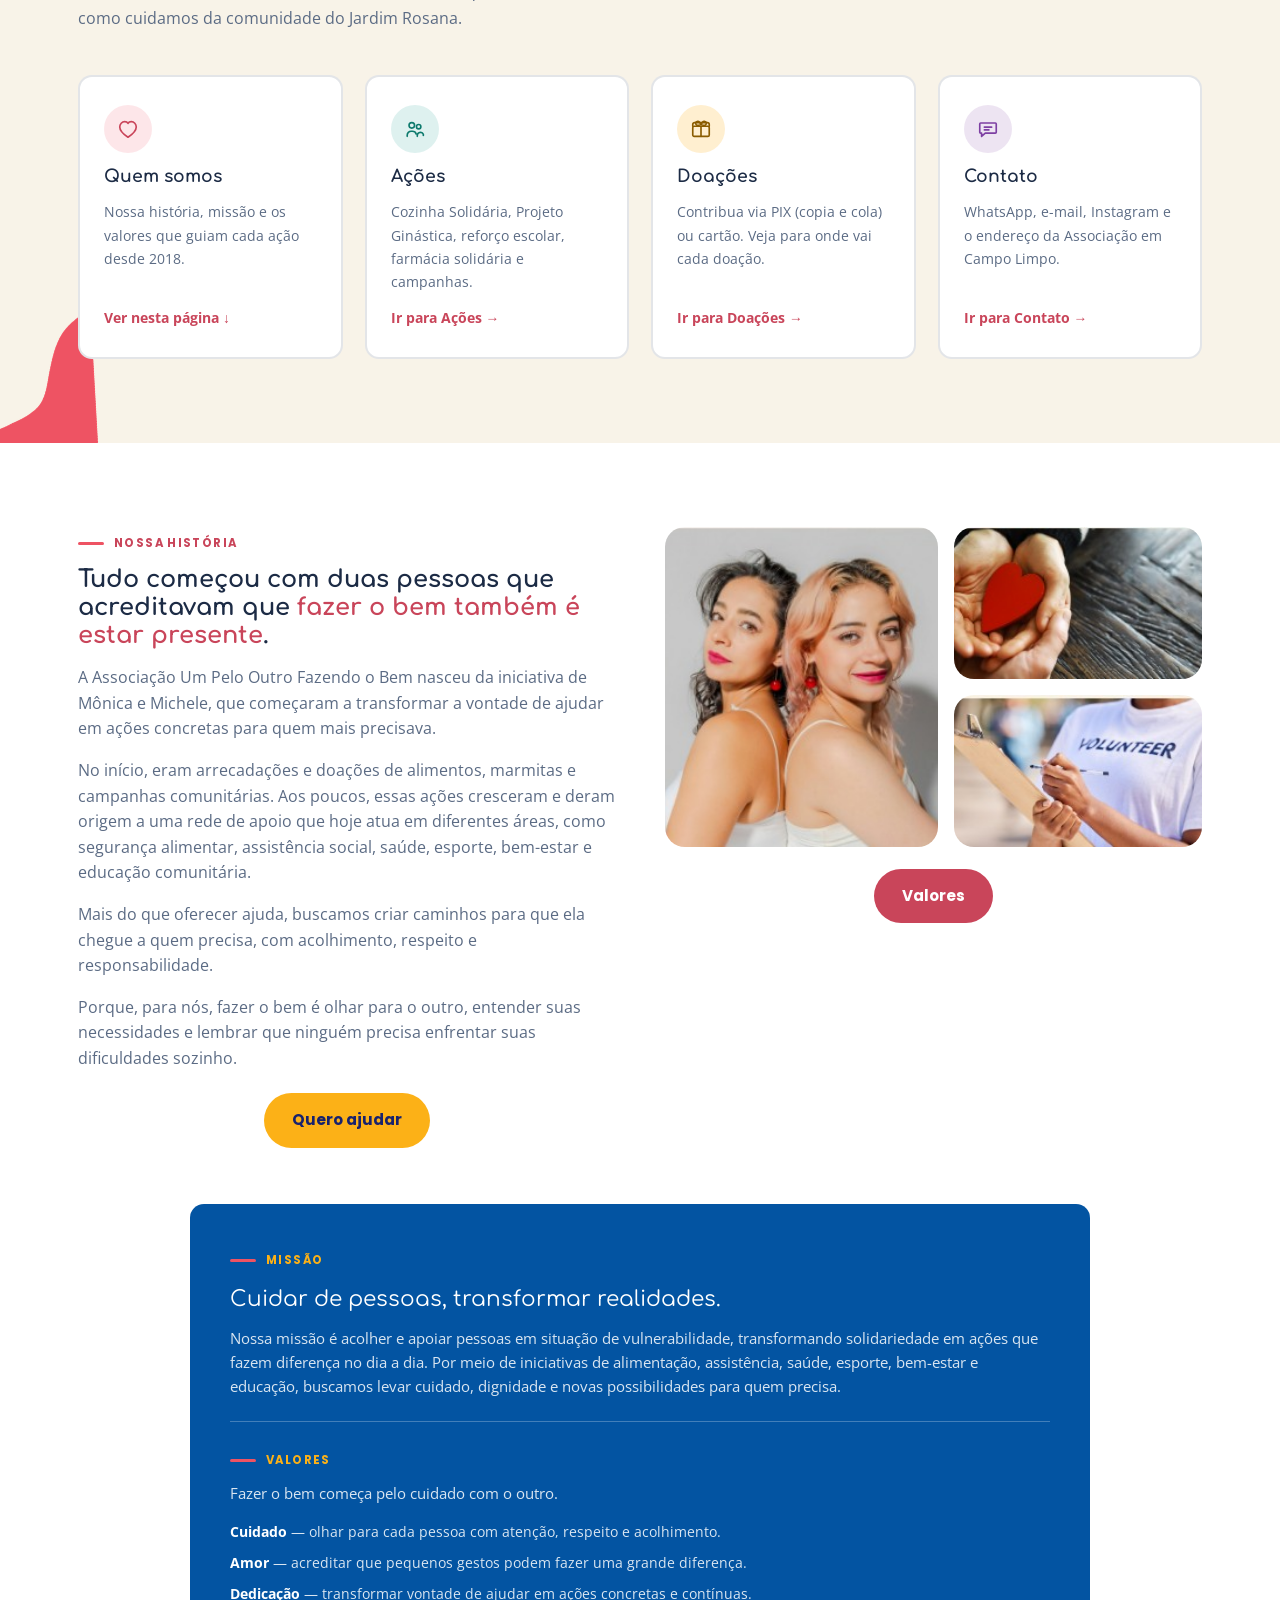
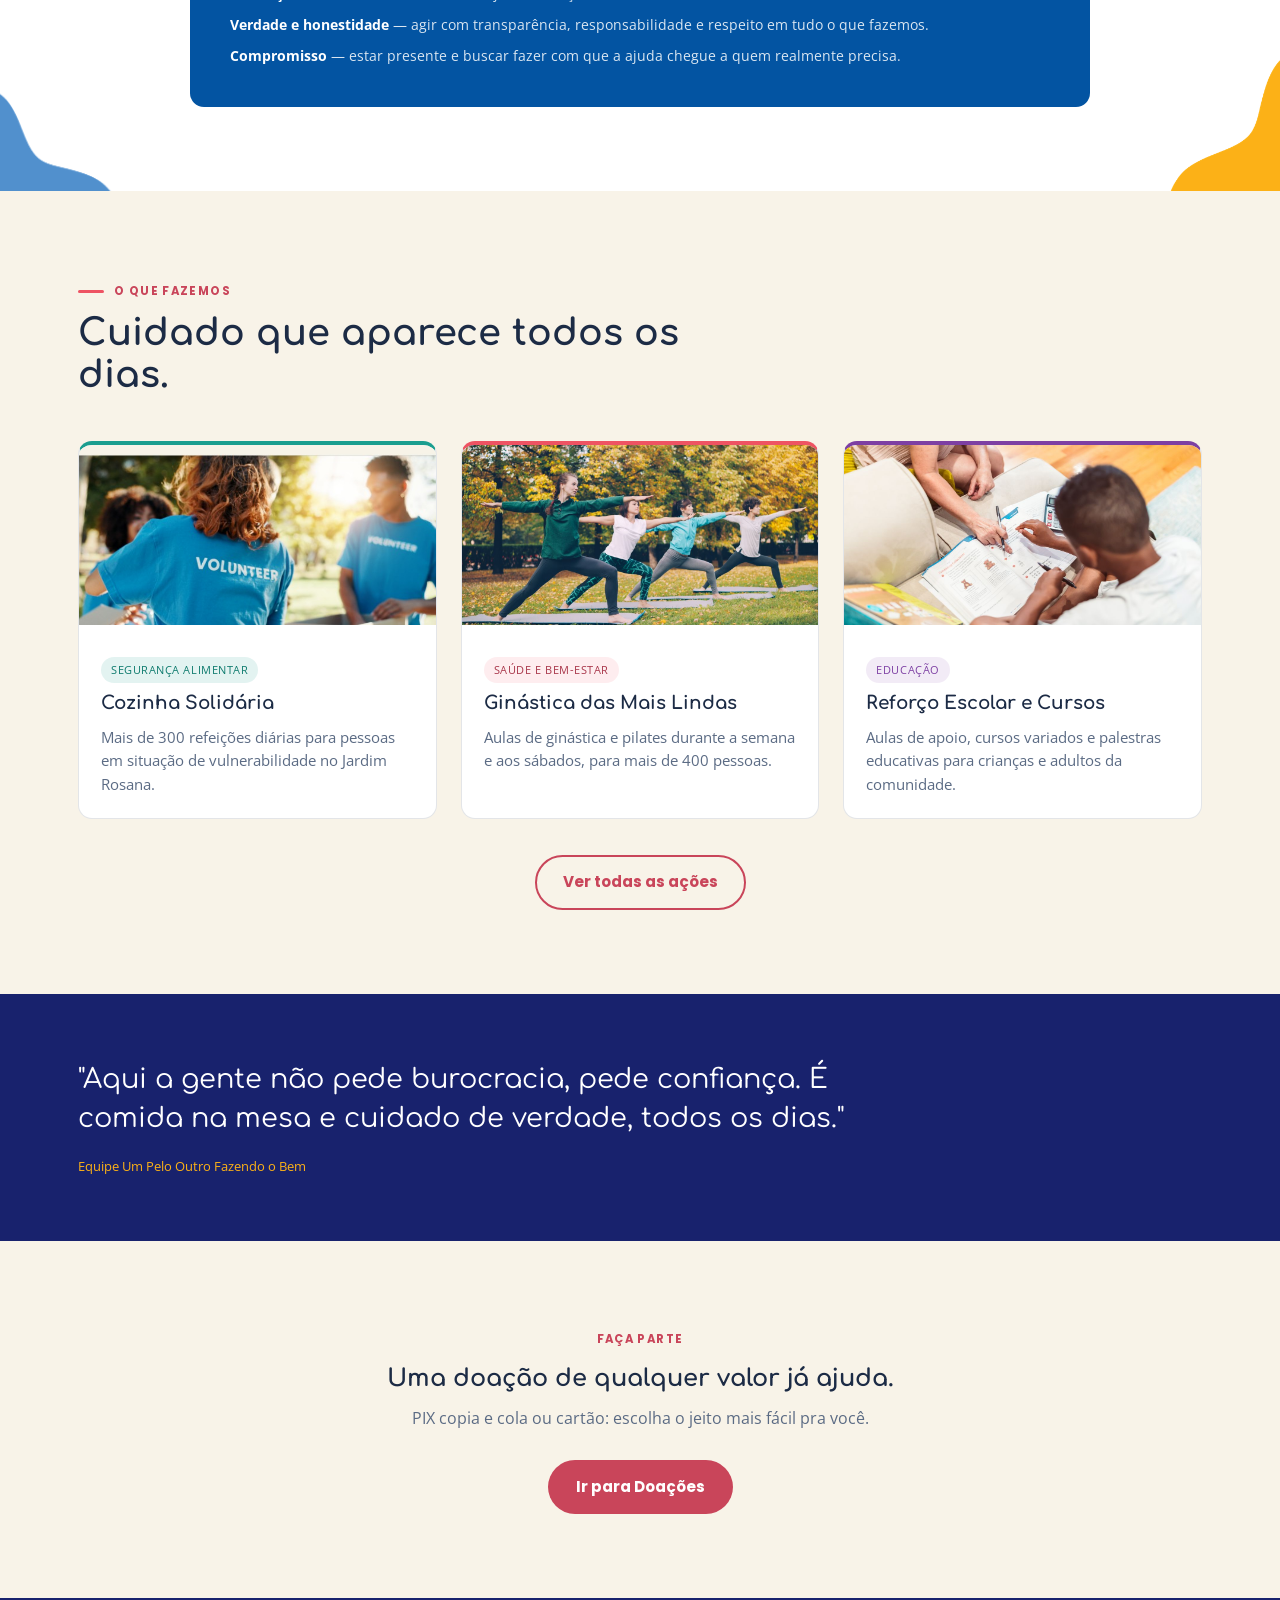
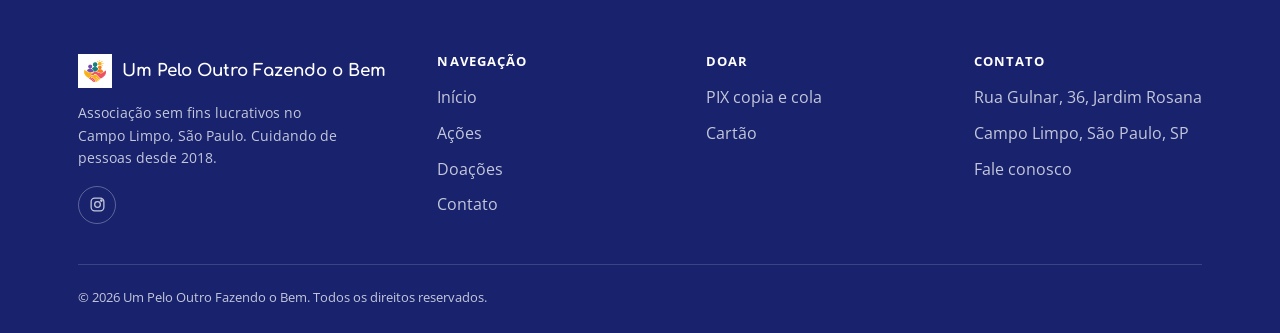
==== commit e6edad05: "Troca icone de contato por balao de conversa, remove garfo-colher da home e corrige orientacao do bl" ====
--- a/index.html
+++ b/index.html
@@ -71,7 +71,6 @@
       <article class="spotlight-slide is-active" aria-hidden="false" role="group" aria-roledescription="slide" aria-label="Ação 1 de 4">
         <div class="spotlight-body">
           <div class="spotlight-top-row">
-            <img class="spotlight-doodle" src="assets/img/garfo-colher.png" alt="" aria-hidden="true">
             <span class="eyebrow">Últimas ações</span>
           </div>
           <h2>Cozinha <span class="accent">Solidária</span> serve mais de 300 refeições por dia</h2>
@@ -202,7 +201,7 @@
         <span class="node-link">Ir para Doações →</span>
       </a>
       <a href="contato.html" class="node-card reveal">
-        <div class="node-icon icon-purple" aria-hidden="true"><svg class="icon" viewBox="0 0 24 24"><path d="M12 21s7-6.5 7-12a7 7 0 0 0-14 0c0 5.5 7 12 7 12Z"/><circle cx="12" cy="9" r="2.6"/></svg></div>
+        <div class="node-icon icon-purple" aria-hidden="true"><svg class="icon" viewBox="0 0 24 24"><path d="M4 5.5h16a1 1 0 0 1 1 1v9a1 1 0 0 1-1 1H9l-4 3.5V16.5H4a1 1 0 0 1-1-1v-9a1 1 0 0 1 1-1Z"/><path d="M8 10h8M8 13h5"/></svg></div>
         <h3>Contato</h3>
         <p>WhatsApp, e-mail, Instagram e o endereço da Associação em Campo Limpo.</p>
         <span class="node-link">Ir para Contato →</span>
